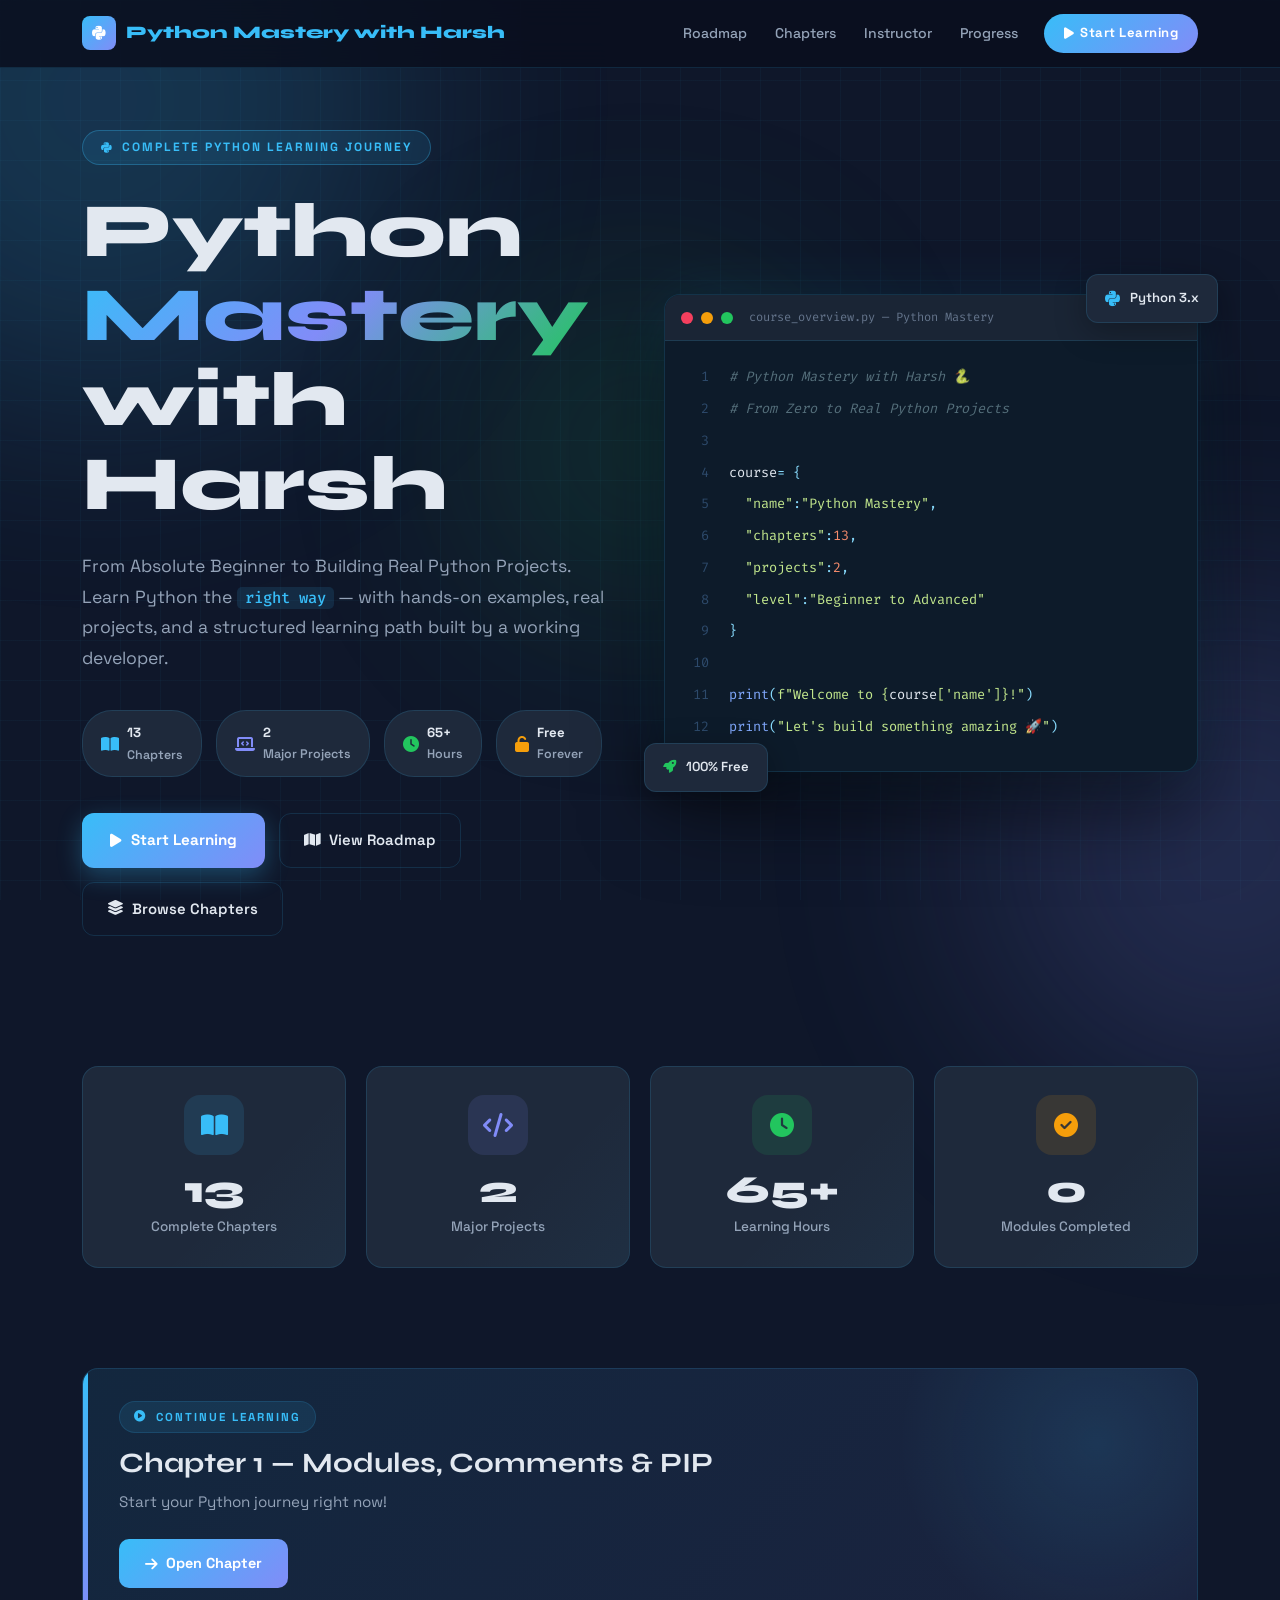
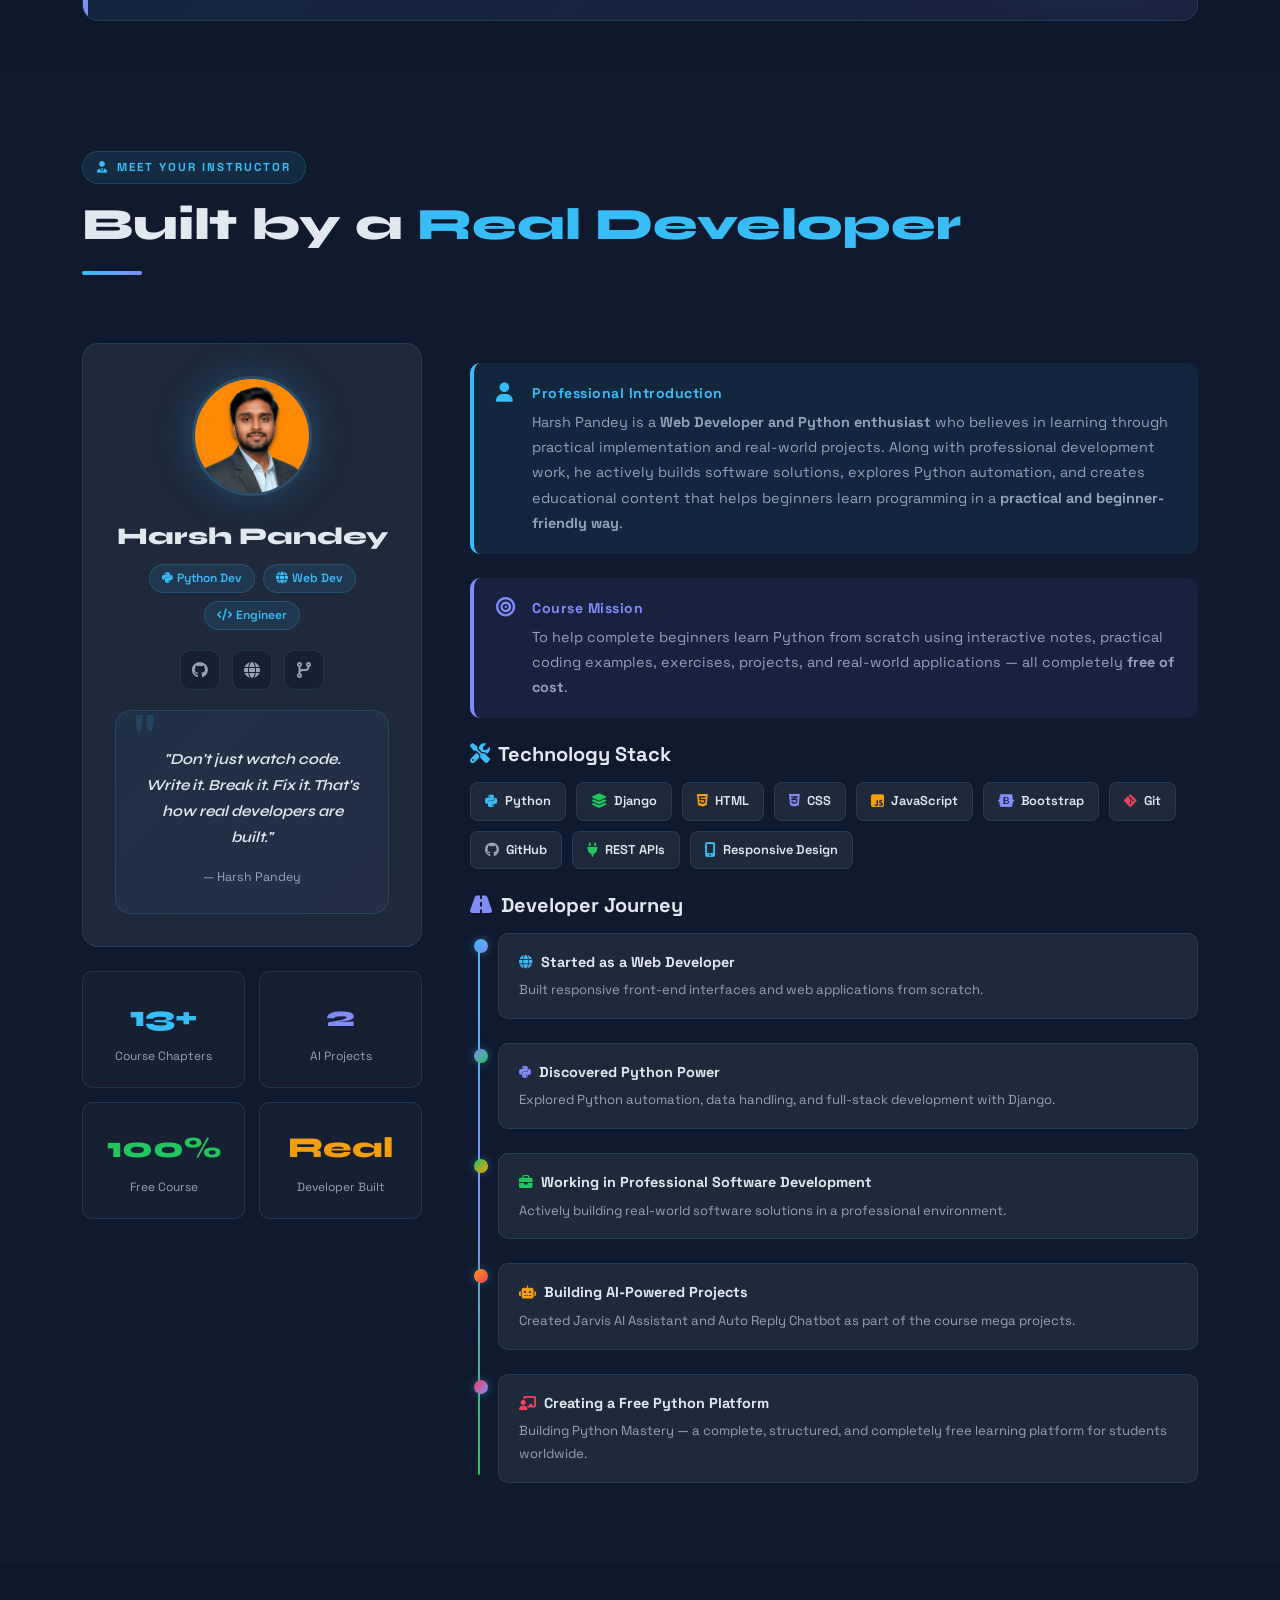
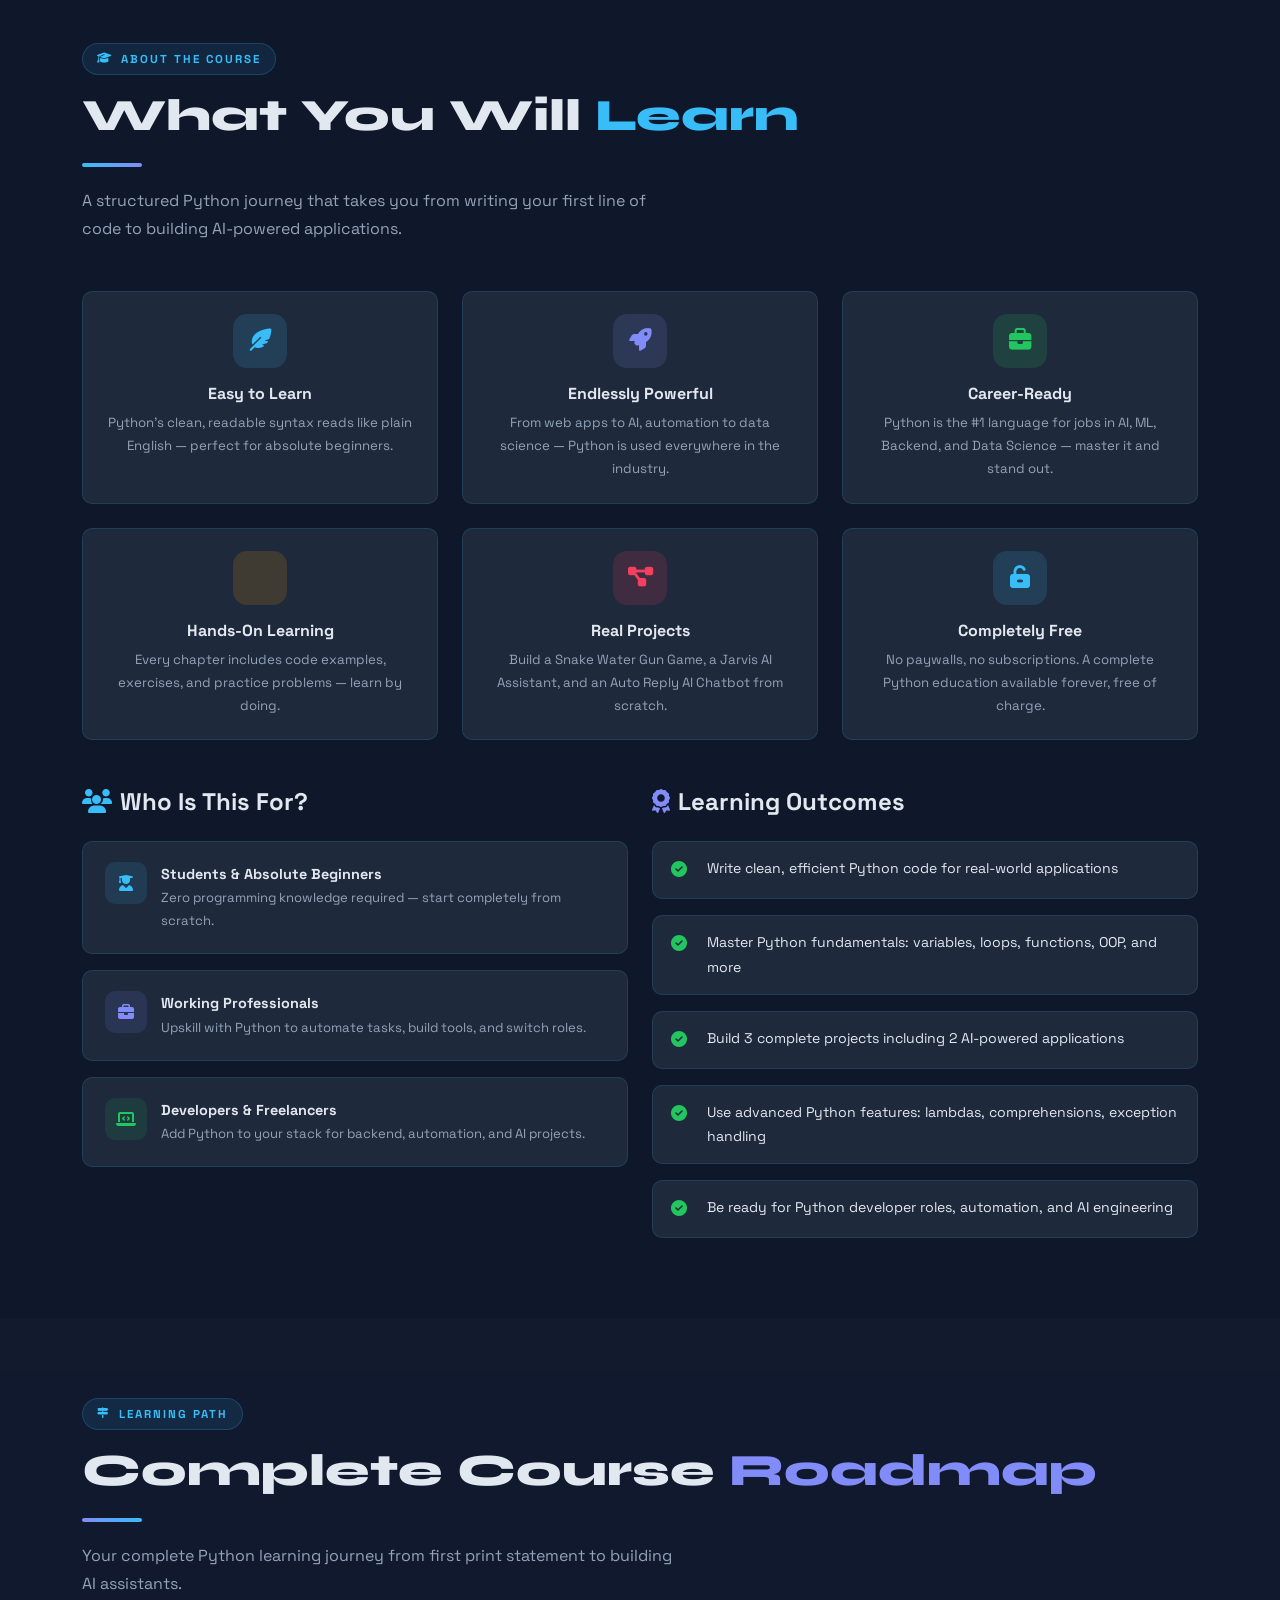
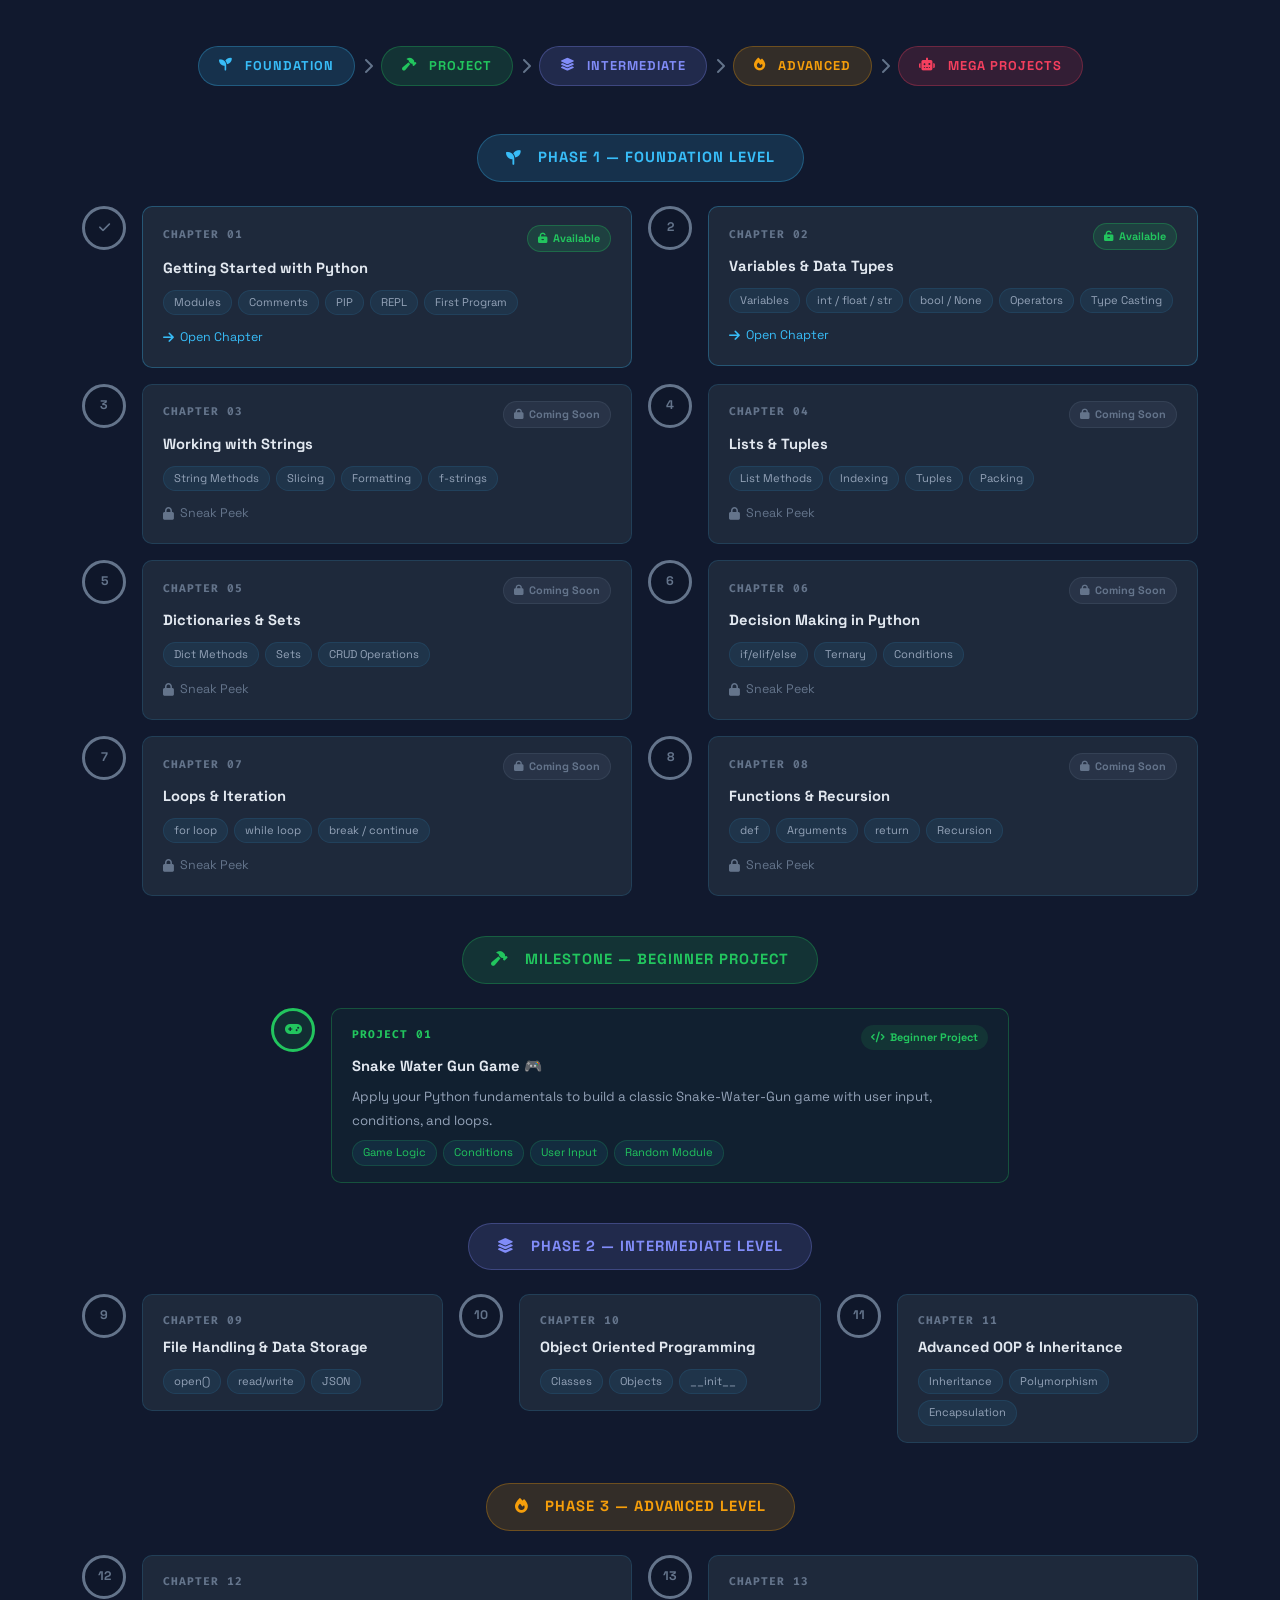
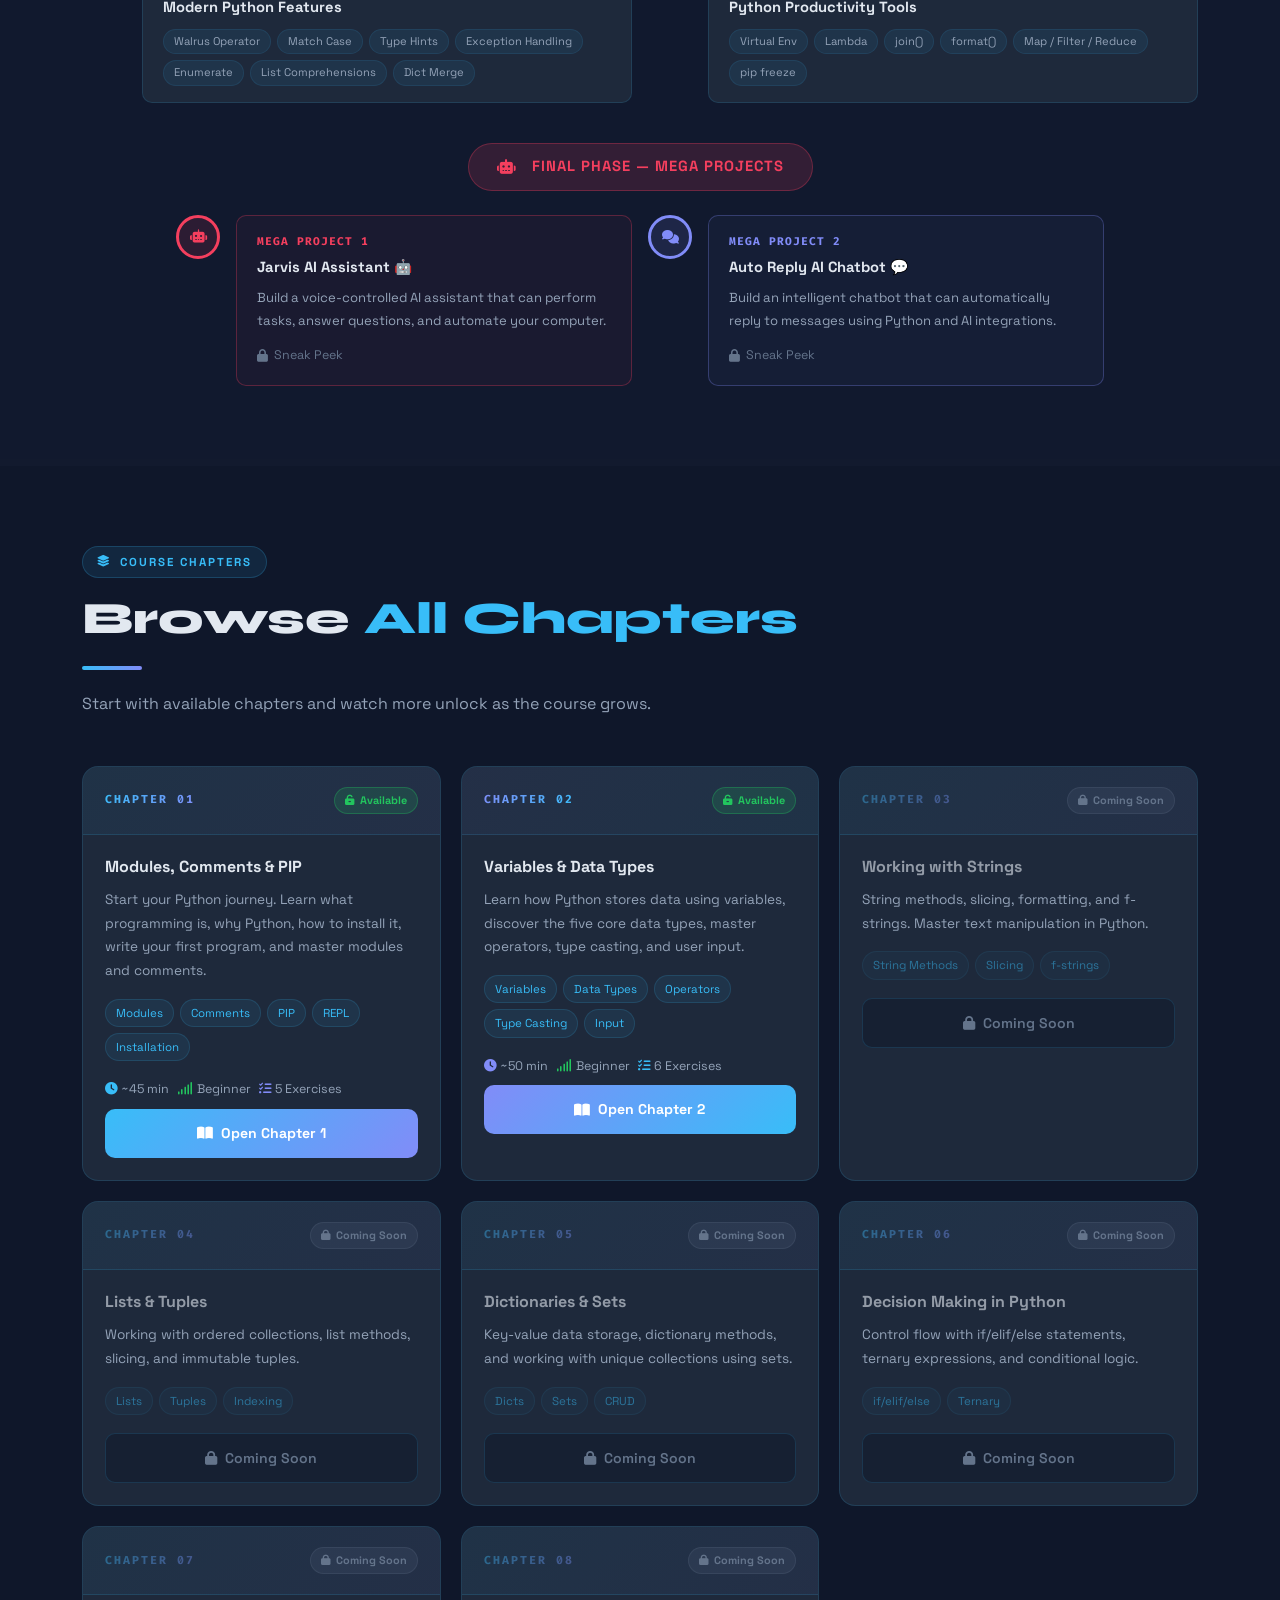
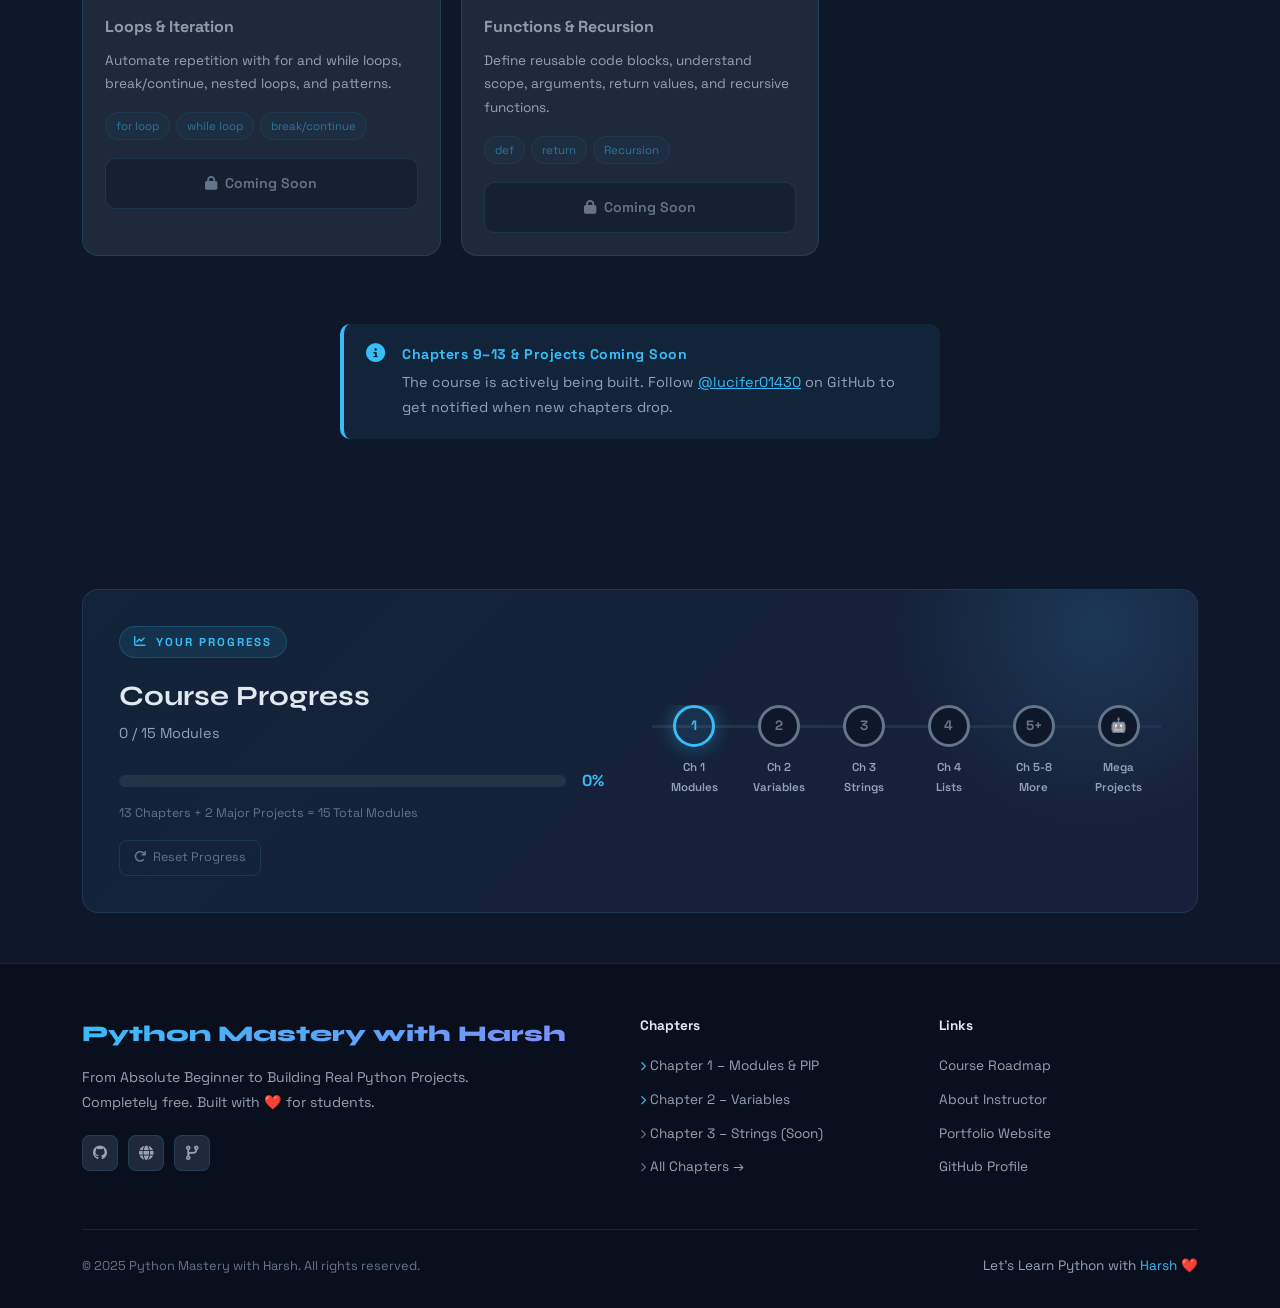
==== index.html @ 97135c41 "Projext deployed through github pages" ====
<!DOCTYPE html>
<html lang="en">

<head>
  <meta charset="UTF-8" />
  <meta name="viewport" content="width=device-width, initial-scale=1.0" />
  <title>Python Mastery with Harsh | Learn Python from Scratch with Projects</title>

  <meta name="title" content="Python Mastery with Harsh | Learn Python from Scratch with Projects" />

  <meta name="description"
    content="Master Python programming from beginner to advanced with Harsh Pandey. Learn Python through interactive notes, hands-on exercises, coding challenges, real-world examples, and practical projects including OOP, File Handling, Advanced Python, Jarvis AI Assistant, and AI Chatbot development." />

  <meta name="keywords"
    content="Python Mastery with Harsh, Learn Python, Python Course, Python Tutorial, Python for Beginners, Python Programming, Python Notes, Python Projects, Python OOP, File Handling in Python, Advanced Python, Python Exercises, Python Practice Questions, Python Developer Course, Django Developer, Web Development, Harsh Pandey, Python Learning Platform, Python Roadmap, Python Coding Course, Python Interview Preparation, Jarvis AI Project, AI Chatbot Python, Free Python Course" />

  <meta name="author" content="Harsh Pandey" />

  <meta name="robots" content="index, follow" />

  <meta name="language" content="English" />

  <meta name="revisit-after" content="7 days" />

  <meta name="theme-color" content="#3776AB" />

  <meta name="application-name" content="Python Mastery with Harsh" />

  <meta name="generator" content="Python Mastery with Harsh Learning Platform" />

  <!-- Open Graph (Facebook, LinkedIn, WhatsApp) -->
  <meta property="og:type" content="website" />

  <meta property="og:title" content="Python Mastery with Harsh | Learn Python from Scratch" />

  <meta property="og:description"
    content="A complete beginner-friendly Python learning platform featuring interactive notes, coding exercises, projects, OOP, Advanced Python, Jarvis AI Assistant, and AI Chatbot development." />

  <meta property="og:site_name" content="Python Mastery with Harsh" />

  <meta property="og:author" content="Harsh Pandey" />


  <!-- Twitter / X SEO -->
  <meta name="twitter:card" content="summary_large_image" />

  <meta name="twitter:title" content="Python Mastery with Harsh | Learn Python from Scratch" />

  <meta name="twitter:description"
    content="Master Python programming through practical coding, exercises, projects, and real-world applications." />


<!-- Canonical -->
<link rel="canonical" href="https://lucifer01430.github.io/python-mastery-with-harsh/" />


  <!-- Favicons -->

  <link rel="icon" type="image/png" href="assets/favicon/favicon-96x96.png" sizes="96x96" />
  <link rel="icon" type="image/svg+xml" href="assets/favicon/favicon.svg" />
  <link rel="shortcut icon" href="assets/favicon/favicon.ico" />
  <link rel="apple-touch-icon" sizes="180x180" href="assets/favicon/apple-touch-icon.png" />
  <meta name="apple-mobile-web-app-title" content="Python" />
  <link rel="manifest" href="assets/favicon/site.webmanifest" />

  <!-- Bootstrap 5 -->
  <link href="https://cdn.jsdelivr.net/npm/bootstrap@5.3.2/dist/css/bootstrap.min.css" rel="stylesheet" />
  <!-- AOS -->
  <link href="https://unpkg.com/aos@2.3.4/dist/aos.css" rel="stylesheet" />
  <!-- Font Awesome -->
  <link href="https://cdnjs.cloudflare.com/ajax/libs/font-awesome/6.5.0/css/all.min.css" rel="stylesheet" />
  <!-- Google Fonts -->
  <link
    href="https://fonts.googleapis.com/css2?family=Fira+Code:wght@400;500;600&family=Space+Grotesk:wght@300;400;500;600;700&family=Syne:wght@400;600;700;800&display=swap"
    rel="stylesheet" />
  <link rel="stylesheet" href="assets/css/style.css">
</head>

<body>

  <!-- Background Orbs -->
  <div class="bg-orb bg-orb-1"></div>
  <div class="bg-orb bg-orb-2"></div>
  <div class="bg-orb bg-orb-3"></div>

  <!-- ========================
     NAVBAR
======================== -->
  <nav class="course-nav" id="mainNav">
    <div class="container">
      <div class="d-flex align-items-center justify-content-between">
        <a href="index.html" class="brand">
          <div class="brand-icon"><i class="fab fa-python"></i></div>
          Python Mastery with Harsh
        </a>
        <!-- Desktop nav -->
        <div class="d-flex align-items-center gap-2 nav-links-desktop">
          <a href="#roadmap" class="nav-link-item">Roadmap</a>
          <a href="#chapters" class="nav-link-item">Chapters</a>
          <a href="#instructor" class="nav-link-item">Instructor</a>
          <a href="#progress" class="nav-link-item">Progress</a>
          <a href="./Chapter-1/index.html" class="nav-start-btn ms-2">
            <i class="fas fa-play"></i> Start Learning
          </a>
        </div>
        <!-- Mobile hamburger -->
        <button class="nav-hamburger" id="navHamburger" aria-label="Open menu">
          <i class="fas fa-bars"></i>
        </button>
      </div>
      <!-- Mobile dropdown menu -->
      <div id="mobileMenu"
        style="display:none;flex-direction:column;gap:6px;padding:14px 0 6px;border-top:1px solid var(--border);margin-top:12px">
        <a href="#roadmap" class="nav-link-item">Roadmap</a>
        <a href="#chapters" class="nav-link-item">Chapters</a>
        <a href="#instructor" class="nav-link-item">Instructor</a>
        <a href="#progress" class="nav-link-item">Progress</a>
        <a href="./Chapter-1/index.html" class="nav-start-btn mt-2" style="text-align:center;justify-content:center">
          <i class="fas fa-play"></i> Start Learning
        </a>
      </div>
    </div>
  </nav>

  <!-- ========================
     HERO SECTION
======================== -->
  <section class="hero-section" id="hero">
    <div class="container position-relative">
      <div class="row align-items-center g-5">
        <!-- Left: Text content -->
        <div class="col-lg-6">
          <div class="chapter-number-pill animate-hero">
            <i class="fab fa-python"></i> Complete Python Learning Journey
          </div>
          <h1 class="hero-title animate-hero-delay-1">
            Python<br>
            <span class="gradient-text">Mastery</span><br>
            with Harsh
          </h1>
          <p class="hero-desc animate-hero-delay-2">
            From Absolute Beginner to Building Real Python Projects.
            Learn Python the <span class="kw-highlight">right way</span> — with hands-on examples,
            real projects, and a structured learning path built by a working developer.
          </p>

          <!-- Quick stats pills -->
          <div class="hero-stats animate-hero-delay-3">
            <div class="hero-stat-pill">
              <i class="fas fa-book-open stat-icon" style="color:#38bdf8"></i>
              <div>
                <div class="hero-stat-val">13</div>
                <div class="hero-stat-lbl">Chapters</div>
              </div>
            </div>
            <div class="hero-stat-pill">
              <i class="fas fa-laptop-code stat-icon" style="color:#818cf8"></i>
              <div>
                <div class="hero-stat-val">2</div>
                <div class="hero-stat-lbl">Major Projects</div>
              </div>
            </div>
            <div class="hero-stat-pill">
              <i class="fas fa-clock stat-icon" style="color:#22c55e"></i>
              <div>
                <div class="hero-stat-val">65+</div>
                <div class="hero-stat-lbl">Hours</div>
              </div>
            </div>
            <div class="hero-stat-pill">
              <i class="fas fa-unlock stat-icon" style="color:#f59e0b"></i>
              <div>
                <div class="hero-stat-val">Free</div>
                <div class="hero-stat-lbl">Forever</div>
              </div>
            </div>
          </div>

          <!-- CTA buttons -->
          <div class="hero-cta-group animate-hero-delay-4">
            <a href="./Chapter-1/index.html" class="btn-primary-hero" id="startLearningBtn">
              <i class="fas fa-play"></i> Start Learning
            </a>
            <a href="#roadmap" class="btn-outline-hero">
              <i class="fas fa-map"></i> View Roadmap
            </a>
            <a href="#chapters" class="btn-outline-hero">
              <i class="fas fa-layer-group"></i> Browse Chapters
            </a>
          </div>
        </div>

        <!-- Right: Code window -->
        <div class="col-lg-6">
          <div class="hero-visual" data-aos="fade-left" data-aos-delay="200">
            <div class="hero-code-window">
              <div class="window-bar">
                <span class="dot dot-r"></span>
                <span class="dot dot-y"></span>
                <span class="dot dot-g"></span>
                <span class="window-title">course_overview.py — Python Mastery</span>
              </div>
              <div class="window-body">
                <div class="code-line"><span class="ln">1</span><span class="cm"># Python Mastery with Harsh 🐍</span>
                </div>
                <div class="code-line"><span class="ln">2</span><span class="cm"># From Zero to Real Python
                    Projects</span></div>
                <div class="code-line"><span class="ln">3</span></div>
                <div class="code-line"><span class="ln">4</span><span class="ot">course </span><span class="op">=
                    {</span></div>
                <div class="code-line"><span class="ln">5</span><span class="ot">&nbsp;&nbsp;</span><span
                    class="str">"name"</span><span class="op">:</span> <span class="str">"Python Mastery"</span><span
                    class="op">,</span></div>
                <div class="code-line"><span class="ln">6</span><span class="ot">&nbsp;&nbsp;</span><span
                    class="str">"chapters"</span><span class="op">:</span> <span class="num">13</span><span
                    class="op">,</span></div>
                <div class="code-line"><span class="ln">7</span><span class="ot">&nbsp;&nbsp;</span><span
                    class="str">"projects"</span><span class="op">:</span> <span class="num">2</span><span
                    class="op">,</span></div>
                <div class="code-line"><span class="ln">8</span><span class="ot">&nbsp;&nbsp;</span><span
                    class="str">"level"</span><span class="op">:</span> <span class="str">"Beginner to Advanced"</span>
                </div>
                <div class="code-line"><span class="ln">9</span><span class="op">}</span></div>
                <div class="code-line"><span class="ln">10</span></div>
                <div class="code-line"><span class="ln">11</span><span class="fn">print</span><span
                    class="op">(</span><span class="str">f"Welcome to {</span><span class="ot">course</span><span
                    class="str">['name']}!"</span><span class="op">)</span></div>
                <div class="code-line"><span class="ln">12</span><span class="fn">print</span><span
                    class="op">(</span><span class="str">"Let's build something amazing 🚀"</span><span
                    class="op">)</span></div>
              </div>
            </div>
            <!-- Floating badges -->
            <div class="floating-badge floating-badge-1">
              <i class="fab fa-python" style="color:#38bdf8;font-size:1.1rem"></i>
              <span style="color:var(--text-main)">Python 3.x</span>
            </div>
            <div class="floating-badge floating-badge-2">
              <i class="fas fa-rocket" style="color:#22c55e"></i>
              <span style="color:var(--text-main)">100% Free</span>
            </div>
          </div>
        </div>
      </div>
    </div>
  </section>

  <!-- ========================
     COURSE STATISTICS
======================== -->
  <section class="section-gap-sm" id="statsSection">
    <div class="container">
      <div class="stats-grid" data-aos="fade-up">
        <div class="stat-card">
          <div class="stat-icon-wrap" style="background:rgba(56,189,248,0.12)">
            <i class="fas fa-book-open" style="color:#38bdf8"></i>
          </div>
          <div class="stat-number counter-num" data-target="13" data-suffix="">0</div>
          <div class="stat-label">Complete Chapters</div>
        </div>
        <div class="stat-card">
          <div class="stat-icon-wrap" style="background:rgba(129,140,248,0.12)">
            <i class="fas fa-code" style="color:#818cf8"></i>
          </div>
          <div class="stat-number counter-num" data-target="2" data-suffix="">0</div>
          <div class="stat-label">Major Projects</div>
        </div>
        <div class="stat-card">
          <div class="stat-icon-wrap" style="background:rgba(34,197,94,0.12)">
            <i class="fas fa-clock" style="color:#22c55e"></i>
          </div>
          <div class="stat-number counter-num" data-target="65" data-suffix="+">0</div>
          <div class="stat-label">Learning Hours</div>
        </div>
        <div class="stat-card">
          <div class="stat-icon-wrap" style="background:rgba(245,158,11,0.12)">
            <i class="fas fa-check-circle" style="color:#f59e0b"></i>
          </div>
          <div class="stat-number counter-num" data-target="0" data-suffix="" data-dynamic="completed">0</div>
          <div class="stat-label">Modules Completed</div>
        </div>
      </div>
    </div>
  </section>

  <!-- ========================
     CONTINUE LEARNING
======================== -->
  <section class="section-gap-sm" id="continueLearning">
    <div class="container">
      <div class="continue-banner" id="continueLearningContent" data-aos="fade-up">
        <!-- Populated by JS -->
        <div class="continue-badge"><i class="fas fa-play-circle"></i> Continue Learning</div>
        <h3 class="fw-bold mb-2" style="font-family:'Syne',sans-serif">Chapter 1 — Modules, Comments &amp; PIP</h3>
        <p style="color:var(--text-muted);font-size:0.95rem;margin-bottom:24px">Start your Python journey right now!</p>
        <a href="./Chapter-1/index.html" class="btn-continue">
          <i class="fas fa-arrow-right"></i> Open Chapter
        </a>
      </div>
    </div>
  </section>

  <!-- ========================
     ABOUT THE INSTRUCTOR
======================== -->
  <section class="section-gap" id="instructor" style="background:rgba(56,189,248,0.02)">
    <div class="container">

      <div data-aos="fade-right">
        <div class="section-label"><i class="fas fa-user-tie"></i> Meet Your Instructor</div>
        <h2 class="section-title">Built by a <span style="color:var(--accent)">Real Developer</span></h2>
        <div class="section-divider"></div>
      </div>

      <div class="row g-5 mt-2 align-items-start">

        <!-- Left: Profile card -->
        <div class="col-lg-4" data-aos="fade-right" data-aos-delay="100">
          <div class="instructor-profile-card">
            <!-- Profile Image -->
            <div class="instructor-avatar">
              <img src="assets/img/profile.png" alt="Harsh Pandey – Python Mastery Instructor"
                style="width:120px;height:120px;border-radius:50%;object-fit:cover;object-position:center top;display:block;" />
            </div>

            <div class="instructor-name">Harsh Pandey</div>
            <div class="instructor-role">
              <span class="role-pill"><i class="fab fa-python me-1"></i>Python Dev</span>
              <span class="role-pill"><i class="fas fa-globe me-1"></i>Web Dev</span>
              <span class="role-pill"><i class="fas fa-code me-1"></i>Engineer</span>
            </div>

            <!-- Social links -->
            <div class="social-links">
              <a href="https://github.com/lucifer01430" target="_blank" rel="noopener" class="social-link"
                title="GitHub">
                <i class="fab fa-github"></i>
              </a>
              <a href="https://lucifer01430.github.io/Portfolio" target="_blank" rel="noopener" class="social-link"
                title="Portfolio">
                <i class="fas fa-globe"></i>
              </a>
              <a href="#" class="social-link" title="Course Repo">
                <i class="fas fa-code-branch"></i>
              </a>
            </div>

            <!-- Philosophy quote -->
            <div class="philosophy-card">
              <p class="philosophy-text">
                "Don't just watch code. Write it. Break it. Fix it. That's how real developers are built."
              </p>
              <div style="font-size:0.78rem;color:var(--text-muted);margin-top:12px">
                — Harsh Pandey
              </div>
            </div>
          </div>

          <!-- Mini stats -->
          <div class="inst-stats-grid mt-4" data-aos="fade-up" data-aos-delay="200">
            <div class="inst-stat-card">
              <div class="inst-stat-num" style="color:#38bdf8">13+</div>
              <div class="inst-stat-lbl">Course Chapters</div>
            </div>
            <div class="inst-stat-card">
              <div class="inst-stat-num" style="color:#818cf8">2</div>
              <div class="inst-stat-lbl">AI Projects</div>
            </div>
            <div class="inst-stat-card">
              <div class="inst-stat-num" style="color:#22c55e">100%</div>
              <div class="inst-stat-lbl">Free Course</div>
            </div>
            <div class="inst-stat-card">
              <div class="inst-stat-num" style="color:#f59e0b">Real</div>
              <div class="inst-stat-lbl">Developer Built</div>
            </div>
          </div>
        </div>

        <!-- Right: Details -->
        <div class="col-lg-8" data-aos="fade-left" data-aos-delay="150">

          <!-- Professional intro -->
          <div class="callout callout-blue mb-4">
            <i class="fas fa-user callout-icon" style="color:#38bdf8"></i>
            <div>
              <div class="callout-title" style="color:#38bdf8">Professional Introduction</div>
              <div class="callout-body">
                Harsh Pandey is a <strong>Web Developer and Python enthusiast</strong> who believes in learning through
                practical
                implementation and real-world projects. Along with professional development work, he actively builds
                software solutions, explores Python automation, and creates educational content that helps beginners
                learn programming in a <strong>practical and beginner-friendly way</strong>.
              </div>
            </div>
          </div>

          <!-- Course mission -->
          <div class="callout callout-purple mb-4">
            <i class="fas fa-bullseye callout-icon" style="color:#818cf8"></i>
            <div>
              <div class="callout-title" style="color:#818cf8">Course Mission</div>
              <div class="callout-body">
                To help complete beginners learn Python from scratch using interactive notes, practical coding examples,
                exercises, projects, and real-world applications — all completely <strong>free of cost</strong>.
              </div>
            </div>
          </div>

          <!-- Tech Stack -->
          <h5 class="fw-bold mb-3"><i class="fas fa-tools me-2" style="color:var(--accent)"></i>Technology Stack</h5>
          <div class="tech-badges-wrap mb-4">
            <span class="tech-badge"><i class="fab fa-python" style="color:#38bdf8"></i>Python</span>
            <span class="tech-badge"><i class="fas fa-layer-group" style="color:#22c55e"></i>Django</span>
            <span class="tech-badge"><i class="fab fa-html5" style="color:#f59e0b"></i>HTML</span>
            <span class="tech-badge"><i class="fab fa-css3-alt" style="color:#818cf8"></i>CSS</span>
            <span class="tech-badge"><i class="fab fa-js-square" style="color:#f59e0b"></i>JavaScript</span>
            <span class="tech-badge"><i class="fab fa-bootstrap" style="color:#818cf8"></i>Bootstrap</span>
            <span class="tech-badge"><i class="fab fa-git-alt" style="color:#f43f5e"></i>Git</span>
            <span class="tech-badge"><i class="fab fa-github" style="color:var(--text-muted)"></i>GitHub</span>
            <span class="tech-badge"><i class="fas fa-plug" style="color:#22c55e"></i>REST APIs</span>
            <span class="tech-badge"><i class="fas fa-mobile-alt" style="color:#38bdf8"></i>Responsive Design</span>
          </div>

          <!-- Developer Journey -->
          <h5 class="fw-bold mb-3"><i class="fas fa-road me-2" style="color:#818cf8"></i>Developer Journey</h5>
          <div class="journey-list">
            <div class="journey-item">
              <div class="journey-dot"></div>
              <div class="journey-content">
                <div class="journey-title"><i class="fas fa-globe me-2"
                    style="color:#38bdf8;font-size:0.85rem"></i>Started as a Web Developer</div>
                <div class="journey-desc">Built responsive front-end interfaces and web applications from scratch.</div>
              </div>
            </div>
            <div class="journey-item">
              <div class="journey-dot" style="background:linear-gradient(135deg,#818cf8,#22c55e)"></div>
              <div class="journey-content">
                <div class="journey-title"><i class="fab fa-python me-2"
                    style="color:#818cf8;font-size:0.85rem"></i>Discovered Python Power</div>
                <div class="journey-desc">Explored Python automation, data handling, and full-stack development with
                  Django.</div>
              </div>
            </div>
            <div class="journey-item">
              <div class="journey-dot" style="background:linear-gradient(135deg,#22c55e,#f59e0b)"></div>
              <div class="journey-content">
                <div class="journey-title"><i class="fas fa-briefcase me-2"
                    style="color:#22c55e;font-size:0.85rem"></i>Working in Professional Software Development</div>
                <div class="journey-desc">Actively building real-world software solutions in a professional environment.
                </div>
              </div>
            </div>
            <div class="journey-item">
              <div class="journey-dot" style="background:linear-gradient(135deg,#f59e0b,#f43f5e)"></div>
              <div class="journey-content">
                <div class="journey-title"><i class="fas fa-robot me-2"
                    style="color:#f59e0b;font-size:0.85rem"></i>Building AI-Powered Projects</div>
                <div class="journey-desc">Created Jarvis AI Assistant and Auto Reply Chatbot as part of the course mega
                  projects.</div>
              </div>
            </div>
            <div class="journey-item">
              <div class="journey-dot" style="background:linear-gradient(135deg,#f43f5e,#818cf8)"></div>
              <div class="journey-content">
                <div class="journey-title"><i class="fas fa-chalkboard-teacher me-2"
                    style="color:#f43f5e;font-size:0.85rem"></i>Creating a Free Python Platform</div>
                <div class="journey-desc">Building Python Mastery — a complete, structured, and completely free learning
                  platform for students worldwide.</div>
              </div>
            </div>
          </div>
        </div>
      </div>
    </div>
  </section>

  <!-- ========================
     ABOUT THIS COURSE
======================== -->
  <section class="section-gap" id="about-course">
    <div class="container">
      <div data-aos="fade-right">
        <div class="section-label"><i class="fas fa-graduation-cap"></i> About The Course</div>
        <h2 class="section-title">What You Will <span style="color:var(--accent)">Learn</span></h2>
        <div class="section-divider"></div>
        <p class="section-sub mb-5">A structured Python journey that takes you from writing your first line of code to
          building AI-powered applications.</p>
      </div>

      <!-- Why Python cards -->
      <div class="row g-4 mb-5">
        <div class="col-md-4" data-aos="zoom-in" data-aos-delay="0">
          <div class="feature-card h-100">
            <div class="f-icon" style="background:rgba(56,189,248,0.15)"><i class="fas fa-feather-alt"
                style="color:#38bdf8"></i></div>
            <h6>Easy to Learn</h6>
            <p>Python's clean, readable syntax reads like plain English — perfect for absolute beginners.</p>
          </div>
        </div>
        <div class="col-md-4" data-aos="zoom-in" data-aos-delay="80">
          <div class="feature-card h-100">
            <div class="f-icon" style="background:rgba(129,140,248,0.15)"><i class="fas fa-rocket"
                style="color:#818cf8"></i></div>
            <h6>Endlessly Powerful</h6>
            <p>From web apps to AI, automation to data science — Python is used everywhere in the industry.</p>
          </div>
        </div>
        <div class="col-md-4" data-aos="zoom-in" data-aos-delay="160">
          <div class="feature-card h-100">
            <div class="f-icon" style="background:rgba(34,197,94,0.15)"><i class="fas fa-briefcase"
                style="color:#22c55e"></i></div>
            <h6>Career-Ready</h6>
            <p>Python is the #1 language for jobs in AI, ML, Backend, and Data Science — master it and stand out.</p>
          </div>
        </div>
        <div class="col-md-4" data-aos="zoom-in" data-aos-delay="240">
          <div class="feature-card h-100">
            <div class="f-icon" style="background:rgba(245,158,11,0.15)"><i class="fas fa-hands-on"
                style="color:#f59e0b"></i></div>
            <h6>Hands-On Learning</h6>
            <p>Every chapter includes code examples, exercises, and practice problems — learn by doing.</p>
          </div>
        </div>
        <div class="col-md-4" data-aos="zoom-in" data-aos-delay="320">
          <div class="feature-card h-100">
            <div class="f-icon" style="background:rgba(244,63,94,0.15)"><i class="fas fa-project-diagram"
                style="color:#f43f5e"></i></div>
            <h6>Real Projects</h6>
            <p>Build a Snake Water Gun Game, a Jarvis AI Assistant, and an Auto Reply AI Chatbot from scratch.</p>
          </div>
        </div>
        <div class="col-md-4" data-aos="zoom-in" data-aos-delay="400">
          <div class="feature-card h-100">
            <div class="f-icon" style="background:rgba(56,189,248,0.15)"><i class="fas fa-unlock-alt"
                style="color:#38bdf8"></i></div>
            <h6>Completely Free</h6>
            <p>No paywalls, no subscriptions. A complete Python education available forever, free of charge.</p>
          </div>
        </div>
      </div>

      <!-- Who is this for? -->
      <div class="row g-4">
        <div class="col-lg-6" data-aos="fade-right" data-aos-delay="100">
          <h4 class="fw-bold mb-4"><i class="fas fa-users me-2" style="color:var(--accent)"></i>Who Is This For?</h4>
          <div class="d-flex flex-column gap-3">
            <div class="audience-card">
              <div class="audience-icon" style="background:rgba(56,189,248,0.12)"><i class="fas fa-user-graduate"
                  style="color:#38bdf8"></i></div>
              <div>
                <div style="font-weight:700;font-size:0.9rem">Students & Absolute Beginners</div>
                <div style="font-size:0.82rem;color:var(--text-muted)">Zero programming knowledge required — start
                  completely from scratch.</div>
              </div>
            </div>
            <div class="audience-card">
              <div class="audience-icon" style="background:rgba(129,140,248,0.12)"><i class="fas fa-briefcase"
                  style="color:#818cf8"></i></div>
              <div>
                <div style="font-weight:700;font-size:0.9rem">Working Professionals</div>
                <div style="font-size:0.82rem;color:var(--text-muted)">Upskill with Python to automate tasks, build
                  tools, and switch roles.</div>
              </div>
            </div>
            <div class="audience-card">
              <div class="audience-icon" style="background:rgba(34,197,94,0.12)"><i class="fas fa-laptop-code"
                  style="color:#22c55e"></i></div>
              <div>
                <div style="font-weight:700;font-size:0.9rem">Developers & Freelancers</div>
                <div style="font-size:0.82rem;color:var(--text-muted)">Add Python to your stack for backend, automation,
                  and AI projects.</div>
              </div>
            </div>
          </div>
        </div>

        <div class="col-lg-6" data-aos="fade-left" data-aos-delay="150">
          <h4 class="fw-bold mb-4"><i class="fas fa-award me-2" style="color:#818cf8"></i>Learning Outcomes</h4>
          <div class="d-flex flex-column gap-3">
            <div class="d-flex align-items-start gap-3"
              style="background:var(--bg-card);border:1px solid var(--border);padding:14px 18px;border-radius:var(--radius-sm)">
              <div style="color:#22c55e;font-size:1rem;min-width:20px"><i class="fas fa-check-circle"></i></div>
              <div style="font-size:0.88rem">Write clean, efficient Python code for real-world applications</div>
            </div>
            <div class="d-flex align-items-start gap-3"
              style="background:var(--bg-card);border:1px solid var(--border);padding:14px 18px;border-radius:var(--radius-sm)">
              <div style="color:#22c55e;font-size:1rem;min-width:20px"><i class="fas fa-check-circle"></i></div>
              <div style="font-size:0.88rem">Master Python fundamentals: variables, loops, functions, OOP, and more
              </div>
            </div>
            <div class="d-flex align-items-start gap-3"
              style="background:var(--bg-card);border:1px solid var(--border);padding:14px 18px;border-radius:var(--radius-sm)">
              <div style="color:#22c55e;font-size:1rem;min-width:20px"><i class="fas fa-check-circle"></i></div>
              <div style="font-size:0.88rem">Build 3 complete projects including 2 AI-powered applications</div>
            </div>
            <div class="d-flex align-items-start gap-3"
              style="background:var(--bg-card);border:1px solid var(--border);padding:14px 18px;border-radius:var(--radius-sm)">
              <div style="color:#22c55e;font-size:1rem;min-width:20px"><i class="fas fa-check-circle"></i></div>
              <div style="font-size:0.88rem">Use advanced Python features: lambdas, comprehensions, exception handling
              </div>
            </div>
            <div class="d-flex align-items-start gap-3"
              style="background:var(--bg-card);border:1px solid var(--border);padding:14px 18px;border-radius:var(--radius-sm)">
              <div style="color:#22c55e;font-size:1rem;min-width:20px"><i class="fas fa-check-circle"></i></div>
              <div style="font-size:0.88rem">Be ready for Python developer roles, automation, and AI engineering</div>
            </div>
          </div>
        </div>
      </div>
    </div>
  </section>

  <!-- ========================
     COMPLETE COURSE ROADMAP
======================== -->
  <section class="section-gap" id="roadmap" style="background:rgba(129,140,248,0.02)">
    <div class="container">
      <div data-aos="fade-right">
        <div class="section-label"><i class="fas fa-map-signs"></i> Learning Path</div>
        <h2 class="section-title">Complete Course <span style="color:var(--accent2)">Roadmap</span></h2>
        <div class="section-divider" style="background:linear-gradient(90deg,#818cf8,#38bdf8)"></div>
        <p class="section-sub mb-5">Your complete Python learning journey from first print statement to building AI
          assistants.</p>
      </div>

      <!-- Flow direction visualization -->
      <div class="d-flex justify-content-center mb-5" data-aos="fade-up">
        <div class="d-flex align-items-center flex-wrap gap-2 justify-content-center" style="gap:8px!important">
          <span class="phase-badge phase-foundation"><i class="fas fa-seedling me-1"></i> Foundation</span>
          <i class="fas fa-chevron-right" style="color:var(--text-dim)"></i>
          <span class="phase-badge phase-project"><i class="fas fa-hammer me-1"></i> Project</span>
          <i class="fas fa-chevron-right" style="color:var(--text-dim)"></i>
          <span class="phase-badge phase-intermediate"><i class="fas fa-layer-group me-1"></i> Intermediate</span>
          <i class="fas fa-chevron-right" style="color:var(--text-dim)"></i>
          <span class="phase-badge phase-advanced"><i class="fas fa-fire me-1"></i> Advanced</span>
          <i class="fas fa-chevron-right" style="color:var(--text-dim)"></i>
          <span class="phase-badge phase-mega"><i class="fas fa-robot me-1"></i> Mega Projects</span>
        </div>
      </div>

      <!-- ——— FOUNDATION PHASE ——— -->
      <div class="roadmap-phase-header" data-aos="fade-up">
        <span class="phase-badge phase-foundation" style="font-size:0.92rem;padding:10px 28px">
          <i class="fas fa-seedling me-2"></i> Phase 1 — Foundation Level
        </span>
      </div>
      <div class="row g-3 mb-4">
        <div class="col-md-6" data-aos="fade-right" data-aos-delay="0">
          <div class="d-flex align-items-start gap-3">
            <div class="roadmap-node node-done" data-key="python_chapter_1" id="rm-ch1">
              <i class="fas fa-check" style="font-size:0.8rem"></i>
            </div>
            <div class="roadmap-card available-card flex-grow-1">
              <div class="d-flex align-items-center justify-content-between mb-1">
                <div class="roadmap-ch-num">Chapter 01</div>
                <div>
                  <span class="ch-status-pill status-available"><i class="fas fa-unlock-alt"></i> Available</span>
                </div>
              </div>
              <div class="roadmap-ch-title">Getting Started with Python</div>
              <div class="roadmap-ch-topics">
                <span class="topic-tag">Modules</span>
                <span class="topic-tag">Comments</span>
                <span class="topic-tag">PIP</span>
                <span class="topic-tag">REPL</span>
                <span class="topic-tag">First Program</span>
              </div>
              <a href="./Chapter-1/index.html"
                style="display:inline-flex;align-items:center;gap:6px;margin-top:12px;font-size:0.78rem;color:var(--accent);text-decoration:none">
                <i class="fas fa-arrow-right"></i> Open Chapter
              </a>
            </div>
          </div>
        </div>
        <div class="col-md-6" data-aos="fade-left" data-aos-delay="60">
          <div class="d-flex align-items-start gap-3">
            <div class="roadmap-node node-active" data-key="python_chapter_2" id="rm-ch2">2</div>
            <div class="roadmap-card available-card flex-grow-1">
              <div class="d-flex align-items-center justify-content-between mb-1">
                <div class="roadmap-ch-num">Chapter 02</div>
                <span class="ch-status-pill status-available"><i class="fas fa-unlock-alt"></i> Available</span>
              </div>
              <div class="roadmap-ch-title">Variables &amp; Data Types</div>
              <div class="roadmap-ch-topics">
                <span class="topic-tag">Variables</span>
                <span class="topic-tag">int / float / str</span>
                <span class="topic-tag">bool / None</span>
                <span class="topic-tag">Operators</span>
                <span class="topic-tag">Type Casting</span>
              </div>
              <a href="./Chapter-2/index.html"
                style="display:inline-flex;align-items:center;gap:6px;margin-top:12px;font-size:0.78rem;color:var(--accent);text-decoration:none">
                <i class="fas fa-arrow-right"></i> Open Chapter
              </a>
            </div>
          </div>
        </div>
        <div class="col-md-6" data-aos="fade-right" data-aos-delay="120">
          <div class="d-flex align-items-start gap-3">
            <div class="roadmap-node node-pending" data-key="python_chapter_3">3</div>
            <div class="roadmap-card flex-grow-1">
              <div class="d-flex align-items-center justify-content-between mb-1">
                <div class="roadmap-ch-num">Chapter 03</div>
                <span class="ch-status-pill status-coming"><i class="fas fa-lock"></i> Coming Soon</span>
              </div>
              <div class="roadmap-ch-title">Working with Strings</div>
              <div class="roadmap-ch-topics">
                <span class="topic-tag">String Methods</span>
                <span class="topic-tag">Slicing</span>
                <span class="topic-tag">Formatting</span>
                <span class="topic-tag">f-strings</span>
              </div>
              <a href="coming-soon.html"
                style="display:inline-flex;align-items:center;gap:6px;margin-top:12px;font-size:0.78rem;color:var(--text-dim);text-decoration:none">
                <i class="fas fa-lock"></i> Sneak Peek
              </a>
            </div>
          </div>
        </div>
        <div class="col-md-6" data-aos="fade-left" data-aos-delay="180">
          <div class="d-flex align-items-start gap-3">
            <div class="roadmap-node node-pending" data-key="python_chapter_4">4</div>
            <div class="roadmap-card flex-grow-1">
              <div class="d-flex align-items-center justify-content-between mb-1">
                <div class="roadmap-ch-num">Chapter 04</div>
                <span class="ch-status-pill status-coming"><i class="fas fa-lock"></i> Coming Soon</span>
              </div>
              <div class="roadmap-ch-title">Lists &amp; Tuples</div>
              <div class="roadmap-ch-topics">
                <span class="topic-tag">List Methods</span>
                <span class="topic-tag">Indexing</span>
                <span class="topic-tag">Tuples</span>
                <span class="topic-tag">Packing</span>
              </div>
              <a href="coming-soon.html"
                style="display:inline-flex;align-items:center;gap:6px;margin-top:12px;font-size:0.78rem;color:var(--text-dim);text-decoration:none">
                <i class="fas fa-lock"></i> Sneak Peek
              </a>
            </div>
          </div>
        </div>
        <div class="col-md-6" data-aos="fade-right" data-aos-delay="240">
          <div class="d-flex align-items-start gap-3">
            <div class="roadmap-node node-pending" data-key="python_chapter_5">5</div>
            <div class="roadmap-card flex-grow-1">
              <div class="d-flex align-items-center justify-content-between mb-1">
                <div class="roadmap-ch-num">Chapter 05</div>
                <span class="ch-status-pill status-coming"><i class="fas fa-lock"></i> Coming Soon</span>
              </div>
              <div class="roadmap-ch-title">Dictionaries &amp; Sets</div>
              <div class="roadmap-ch-topics">
                <span class="topic-tag">Dict Methods</span>
                <span class="topic-tag">Sets</span>
                <span class="topic-tag">CRUD Operations</span>
              </div>
              <a href="coming-soon.html"
                style="display:inline-flex;align-items:center;gap:6px;margin-top:12px;font-size:0.78rem;color:var(--text-dim);text-decoration:none">
                <i class="fas fa-lock"></i> Sneak Peek
              </a>
            </div>
          </div>
        </div>
        <div class="col-md-6" data-aos="fade-left" data-aos-delay="300">
          <div class="d-flex align-items-start gap-3">
            <div class="roadmap-node node-pending" data-key="python_chapter_6">6</div>
            <div class="roadmap-card flex-grow-1">
              <div class="d-flex align-items-center justify-content-between mb-1">
                <div class="roadmap-ch-num">Chapter 06</div>
                <span class="ch-status-pill status-coming"><i class="fas fa-lock"></i> Coming Soon</span>
              </div>
              <div class="roadmap-ch-title">Decision Making in Python</div>
              <div class="roadmap-ch-topics">
                <span class="topic-tag">if/elif/else</span>
                <span class="topic-tag">Ternary</span>
                <span class="topic-tag">Conditions</span>
              </div>
              <a href="coming-soon.html"
                style="display:inline-flex;align-items:center;gap:6px;margin-top:12px;font-size:0.78rem;color:var(--text-dim);text-decoration:none">
                <i class="fas fa-lock"></i> Sneak Peek
              </a>
            </div>
          </div>
        </div>
        <div class="col-md-6" data-aos="fade-right" data-aos-delay="360">
          <div class="d-flex align-items-start gap-3">
            <div class="roadmap-node node-pending" data-key="python_chapter_7">7</div>
            <div class="roadmap-card flex-grow-1">
              <div class="d-flex align-items-center justify-content-between mb-1">
                <div class="roadmap-ch-num">Chapter 07</div>
                <span class="ch-status-pill status-coming"><i class="fas fa-lock"></i> Coming Soon</span>
              </div>
              <div class="roadmap-ch-title">Loops &amp; Iteration</div>
              <div class="roadmap-ch-topics">
                <span class="topic-tag">for loop</span>
                <span class="topic-tag">while loop</span>
                <span class="topic-tag">break / continue</span>
              </div>
              <a href="coming-soon.html"
                style="display:inline-flex;align-items:center;gap:6px;margin-top:12px;font-size:0.78rem;color:var(--text-dim);text-decoration:none">
                <i class="fas fa-lock"></i> Sneak Peek
              </a>
            </div>
          </div>
        </div>
        <div class="col-md-6" data-aos="fade-left" data-aos-delay="420">
          <div class="d-flex align-items-start gap-3">
            <div class="roadmap-node node-pending" data-key="python_chapter_8">8</div>
            <div class="roadmap-card flex-grow-1">
              <div class="d-flex align-items-center justify-content-between mb-1">
                <div class="roadmap-ch-num">Chapter 08</div>
                <span class="ch-status-pill status-coming"><i class="fas fa-lock"></i> Coming Soon</span>
              </div>
              <div class="roadmap-ch-title">Functions &amp; Recursion</div>
              <div class="roadmap-ch-topics">
                <span class="topic-tag">def</span>
                <span class="topic-tag">Arguments</span>
                <span class="topic-tag">return</span>
                <span class="topic-tag">Recursion</span>
              </div>
              <a href="coming-soon.html"
                style="display:inline-flex;align-items:center;gap:6px;margin-top:12px;font-size:0.78rem;color:var(--text-dim);text-decoration:none">
                <i class="fas fa-lock"></i> Sneak Peek
              </a>
            </div>
          </div>
        </div>
      </div>

      <!-- ——— BEGINNER PROJECT ——— -->
      <div class="roadmap-phase-header" data-aos="fade-up">
        <span class="phase-badge phase-project" style="font-size:0.92rem;padding:10px 28px">
          <i class="fas fa-hammer me-2"></i> Milestone — Beginner Project
        </span>
      </div>
      <div class="row g-3 mb-4 justify-content-center">
        <div class="col-md-8" data-aos="zoom-in">
          <div class="d-flex align-items-start gap-3">
            <div class="roadmap-node node-project" data-key="python_project_1" data-special="true">
              <i class="fas fa-gamepad" style="font-size:0.85rem"></i>
            </div>
            <div class="roadmap-card project-card flex-grow-1">
              <div class="d-flex align-items-center justify-content-between mb-1">
                <div class="roadmap-ch-num" style="color:#22c55e">Project 01</div>
                <span class="ch-status-pill"
                  style="background:rgba(34,197,94,0.12);color:#22c55e;border-color:rgba(34,197,94,0.3)">
                  <i class="fas fa-code"></i> Beginner Project
                </span>
              </div>
              <div class="roadmap-ch-title">Snake Water Gun Game 🎮</div>
              <div style="font-size:0.83rem;color:var(--text-muted);margin-top:6px">
                Apply your Python fundamentals to build a classic Snake-Water-Gun game with user input, conditions, and
                loops.
              </div>
              <div class="roadmap-ch-topics mt-2">
                <span class="topic-tag" style="color:#22c55e;border-color:rgba(34,197,94,0.2)">Game Logic</span>
                <span class="topic-tag" style="color:#22c55e;border-color:rgba(34,197,94,0.2)">Conditions</span>
                <span class="topic-tag" style="color:#22c55e;border-color:rgba(34,197,94,0.2)">User Input</span>
                <span class="topic-tag" style="color:#22c55e;border-color:rgba(34,197,94,0.2)">Random Module</span>
              </div>
            </div>
          </div>
        </div>
      </div>

      <!-- ——— INTERMEDIATE PHASE ——— -->
      <div class="roadmap-phase-header" data-aos="fade-up">
        <span class="phase-badge phase-intermediate" style="font-size:0.92rem;padding:10px 28px">
          <i class="fas fa-layer-group me-2"></i> Phase 2 — Intermediate Level
        </span>
      </div>
      <div class="row g-3 mb-4">
        <div class="col-md-4" data-aos="fade-up" data-aos-delay="0">
          <div class="d-flex align-items-start gap-3">
            <div class="roadmap-node node-pending" data-key="python_chapter_9">9</div>
            <div class="roadmap-card flex-grow-1">
              <div class="roadmap-ch-num">Chapter 09</div>
              <div class="roadmap-ch-title">File Handling &amp; Data Storage</div>
              <div class="roadmap-ch-topics">
                <span class="topic-tag">open()</span>
                <span class="topic-tag">read/write</span>
                <span class="topic-tag">JSON</span>
              </div>
            </div>
          </div>
        </div>
        <div class="col-md-4" data-aos="fade-up" data-aos-delay="80">
          <div class="d-flex align-items-start gap-3">
            <div class="roadmap-node node-pending" data-key="python_chapter_10">10</div>
            <div class="roadmap-card flex-grow-1">
              <div class="roadmap-ch-num">Chapter 10</div>
              <div class="roadmap-ch-title">Object Oriented Programming</div>
              <div class="roadmap-ch-topics">
                <span class="topic-tag">Classes</span>
                <span class="topic-tag">Objects</span>
                <span class="topic-tag">__init__</span>
              </div>
            </div>
          </div>
        </div>
        <div class="col-md-4" data-aos="fade-up" data-aos-delay="160">
          <div class="d-flex align-items-start gap-3">
            <div class="roadmap-node node-pending" data-key="python_chapter_11">11</div>
            <div class="roadmap-card flex-grow-1">
              <div class="roadmap-ch-num">Chapter 11</div>
              <div class="roadmap-ch-title">Advanced OOP &amp; Inheritance</div>
              <div class="roadmap-ch-topics">
                <span class="topic-tag">Inheritance</span>
                <span class="topic-tag">Polymorphism</span>
                <span class="topic-tag">Encapsulation</span>
              </div>
            </div>
          </div>
        </div>
      </div>

      <!-- ——— ADVANCED PHASE ——— -->
      <div class="roadmap-phase-header" data-aos="fade-up">
        <span class="phase-badge phase-advanced" style="font-size:0.92rem;padding:10px 28px">
          <i class="fas fa-fire me-2"></i> Phase 3 — Advanced Level
        </span>
      </div>
      <div class="row g-3 mb-4">
        <div class="col-md-6" data-aos="fade-right" data-aos-delay="0">
          <div class="d-flex align-items-start gap-3">
            <div class="roadmap-node node-pending" data-key="python_chapter_12">12</div>
            <div class="roadmap-card flex-grow-1">
              <div class="roadmap-ch-num">Chapter 12</div>
              <div class="roadmap-ch-title">Modern Python Features</div>
              <div class="roadmap-ch-topics">
                <span class="topic-tag">Walrus Operator</span>
                <span class="topic-tag">Match Case</span>
                <span class="topic-tag">Type Hints</span>
                <span class="topic-tag">Exception Handling</span>
                <span class="topic-tag">Enumerate</span>
                <span class="topic-tag">List Comprehensions</span>
                <span class="topic-tag">Dict Merge</span>
              </div>
            </div>
          </div>
        </div>
        <div class="col-md-6" data-aos="fade-left" data-aos-delay="80">
          <div class="d-flex align-items-start gap-3">
            <div class="roadmap-node node-pending" data-key="python_chapter_13">13</div>
            <div class="roadmap-card flex-grow-1">
              <div class="roadmap-ch-num">Chapter 13</div>
              <div class="roadmap-ch-title">Python Productivity Tools</div>
              <div class="roadmap-ch-topics">
                <span class="topic-tag">Virtual Env</span>
                <span class="topic-tag">Lambda</span>
                <span class="topic-tag">join()</span>
                <span class="topic-tag">format()</span>
                <span class="topic-tag">Map / Filter / Reduce</span>
                <span class="topic-tag">pip freeze</span>
              </div>
            </div>
          </div>
        </div>
      </div>

      <!-- ——— MEGA PROJECTS ——— -->
      <div class="roadmap-phase-header" data-aos="fade-up">
        <span class="phase-badge phase-mega" style="font-size:0.92rem;padding:10px 28px">
          <i class="fas fa-robot me-2"></i> Final Phase — Mega Projects
        </span>
      </div>
      <div class="row g-3 justify-content-center">
        <div class="col-md-5" data-aos="zoom-in" data-aos-delay="0">
          <div class="d-flex align-items-start gap-3">
            <div class="roadmap-node node-mega" data-key="python_project_mega" data-special="true">
              <i class="fas fa-robot" style="font-size:0.85rem"></i>
            </div>
            <div class="roadmap-card mega-card flex-grow-1">
              <div class="roadmap-ch-num" style="color:#f43f5e">Mega Project 1</div>
              <div class="roadmap-ch-title">Jarvis AI Assistant 🤖</div>
              <div style="font-size:0.82rem;color:var(--text-muted);margin-top:6px">Build a voice-controlled AI
                assistant that can perform tasks, answer questions, and automate your computer.</div>
              <a href="coming-soon.html"
                style="display:inline-flex;align-items:center;gap:6px;margin-top:12px;font-size:0.78rem;color:var(--text-dim);text-decoration:none">
                <i class="fas fa-lock"></i> Sneak Peek
              </a>
            </div>
          </div>
        </div>
        <div class="col-md-5" data-aos="zoom-in" data-aos-delay="100">
          <div class="d-flex align-items-start gap-3">
            <div class="roadmap-node node-mega" data-special="true"
              style="border-color:#818cf8;color:#818cf8;background:rgba(129,140,248,0.12)">
              <i class="fas fa-comments" style="font-size:0.85rem"></i>
            </div>
            <div class="roadmap-card mega-card flex-grow-1"
              style="border-color:rgba(129,140,248,0.3);background:rgba(129,140,248,0.04)">
              <div class="roadmap-ch-num" style="color:#818cf8">Mega Project 2</div>
              <div class="roadmap-ch-title">Auto Reply AI Chatbot 💬</div>
              <div style="font-size:0.82rem;color:var(--text-muted);margin-top:6px">Build an intelligent chatbot that
                can automatically reply to messages using Python and AI integrations.</div>
              <a href="coming-soon.html"
                style="display:inline-flex;align-items:center;gap:6px;margin-top:12px;font-size:0.78rem;color:var(--text-dim);text-decoration:none">
                <i class="fas fa-lock"></i> Sneak Peek
              </a>
            </div>
          </div>
        </div>
      </div>
    </div>
  </section>

  <!-- ========================
     CHAPTERS SECTION
======================== -->
  <section class="section-gap" id="chapters">
    <div class="container">
      <div data-aos="fade-right">
        <div class="section-label"><i class="fas fa-layer-group"></i> Course Chapters</div>
        <h2 class="section-title">Browse <span style="color:var(--accent)">All Chapters</span></h2>
        <div class="section-divider"></div>
        <p class="section-sub mb-5">Start with available chapters and watch more unlock as the course grows.</p>
      </div>

      <div class="chapters-grid">

        <!-- Chapter 1 — AVAILABLE -->
        <div class="chapter-card available" data-chapter-key="python_chapter_1" data-aos="fade-up" data-aos-delay="0">
          <span class="completed-badge"><i class="fas fa-check me-1"></i> Completed</span>
          <div class="chapter-card-header">
            <div class="ch-num-badge">CHAPTER 01</div>
            <span class="ch-status-pill status-available"><i class="fas fa-unlock-alt"></i> Available</span>
          </div>
          <div class="chapter-card-body">
            <h5>Modules, Comments &amp; PIP</h5>
            <p>Start your Python journey. Learn what programming is, why Python, how to install it, write your first
              program, and master modules and comments.</p>
            <div class="chapter-topics-list">
              <span class="ch-topic-tag">Modules</span>
              <span class="ch-topic-tag">Comments</span>
              <span class="ch-topic-tag">PIP</span>
              <span class="ch-topic-tag">REPL</span>
              <span class="ch-topic-tag">Installation</span>
            </div>
            <div class="d-flex gap-2 mb-2" style="font-size:0.78rem;color:var(--text-muted)">
              <span><i class="fas fa-clock me-1" style="color:#38bdf8"></i>~45 min</span>
              <span><i class="fas fa-signal me-1" style="color:#22c55e"></i>Beginner</span>
              <span><i class="fas fa-tasks me-1" style="color:#818cf8"></i>5 Exercises</span>
            </div>
            <a href="./Chapter-1/index.html" class="btn-open-chapter">
              <i class="fas fa-book-open"></i> Open Chapter 1
            </a>
          </div>
        </div>

        <!-- Chapter 2 — AVAILABLE -->
        <div class="chapter-card available" data-chapter-key="python_chapter_2" data-aos="fade-up" data-aos-delay="80">
          <span class="completed-badge"><i class="fas fa-check me-1"></i> Completed</span>
          <div class="chapter-card-header"
            style="background:linear-gradient(135deg,rgba(129,140,248,0.06),rgba(56,189,248,0.06))">
            <div class="ch-num-badge"
              style="background:linear-gradient(135deg,#818cf8,#38bdf8);-webkit-background-clip:text;-webkit-text-fill-color:transparent;background-clip:text">
              CHAPTER 02</div>
            <span class="ch-status-pill status-available"><i class="fas fa-unlock-alt"></i> Available</span>
          </div>
          <div class="chapter-card-body">
            <h5>Variables &amp; Data Types</h5>
            <p>Learn how Python stores data using variables, discover the five core data types, master operators, type
              casting, and user input.</p>
            <div class="chapter-topics-list">
              <span class="ch-topic-tag">Variables</span>
              <span class="ch-topic-tag">Data Types</span>
              <span class="ch-topic-tag">Operators</span>
              <span class="ch-topic-tag">Type Casting</span>
              <span class="ch-topic-tag">Input</span>
            </div>
            <div class="d-flex gap-2 mb-2" style="font-size:0.78rem;color:var(--text-muted)">
              <span><i class="fas fa-clock me-1" style="color:#818cf8"></i>~50 min</span>
              <span><i class="fas fa-signal me-1" style="color:#22c55e"></i>Beginner</span>
              <span><i class="fas fa-tasks me-1" style="color:#38bdf8"></i>6 Exercises</span>
            </div>
            <a href="./Chapter-2/index.html" class="btn-open-chapter"
              style="background:linear-gradient(135deg,#818cf8,#38bdf8)">
              <i class="fas fa-book-open"></i> Open Chapter 2
            </a>
          </div>
        </div>

        <!-- Chapter 3 — LOCKED -->
        <div class="chapter-card locked" data-aos="fade-up" data-aos-delay="160">
          <div class="chapter-card-header">
            <div class="ch-num-badge" style="opacity:0.4">CHAPTER 03</div>
            <span class="ch-status-pill status-coming"><i class="fas fa-lock"></i> Coming Soon</span>
          </div>
          <div class="chapter-card-body">
            <h5 style="opacity:0.6">Working with Strings</h5>
            <p>String methods, slicing, formatting, and f-strings. Master text manipulation in Python.</p>
            <div class="chapter-topics-list">
              <span class="ch-topic-tag" style="opacity:0.5">String Methods</span>
              <span class="ch-topic-tag" style="opacity:0.5">Slicing</span>
              <span class="ch-topic-tag" style="opacity:0.5">f-strings</span>
            </div>
            <a href="coming-soon.html" class="btn-locked-chapter mt-2" style="text-decoration:none">
              <i class="fas fa-lock"></i> Coming Soon
            </a>
          </div>
        </div>

        <!-- Chapter 4 — LOCKED -->
        <div class="chapter-card locked" data-aos="fade-up" data-aos-delay="240">
          <div class="chapter-card-header">
            <div class="ch-num-badge" style="opacity:0.4">CHAPTER 04</div>
            <span class="ch-status-pill status-coming"><i class="fas fa-lock"></i> Coming Soon</span>
          </div>
          <div class="chapter-card-body">
            <h5 style="opacity:0.6">Lists &amp; Tuples</h5>
            <p>Working with ordered collections, list methods, slicing, and immutable tuples.</p>
            <div class="chapter-topics-list">
              <span class="ch-topic-tag" style="opacity:0.5">Lists</span>
              <span class="ch-topic-tag" style="opacity:0.5">Tuples</span>
              <span class="ch-topic-tag" style="opacity:0.5">Indexing</span>
            </div>
            <a href="coming-soon.html" class="btn-locked-chapter mt-2" style="text-decoration:none">
              <i class="fas fa-lock"></i> Coming Soon
            </a>
          </div>
        </div>

        <!-- Chapter 5 — LOCKED -->
        <div class="chapter-card locked" data-aos="fade-up" data-aos-delay="320">
          <div class="chapter-card-header">
            <div class="ch-num-badge" style="opacity:0.4">CHAPTER 05</div>
            <span class="ch-status-pill status-coming"><i class="fas fa-lock"></i> Coming Soon</span>
          </div>
          <div class="chapter-card-body">
            <h5 style="opacity:0.6">Dictionaries &amp; Sets</h5>
            <p>Key-value data storage, dictionary methods, and working with unique collections using sets.</p>
            <div class="chapter-topics-list">
              <span class="ch-topic-tag" style="opacity:0.5">Dicts</span>
              <span class="ch-topic-tag" style="opacity:0.5">Sets</span>
              <span class="ch-topic-tag" style="opacity:0.5">CRUD</span>
            </div>
            <a href="coming-soon.html" class="btn-locked-chapter mt-2" style="text-decoration:none">
              <i class="fas fa-lock"></i> Coming Soon
            </a>
          </div>
        </div>

        <!-- Chapter 6 — LOCKED -->
        <div class="chapter-card locked" data-aos="fade-up" data-aos-delay="400">
          <div class="chapter-card-header">
            <div class="ch-num-badge" style="opacity:0.4">CHAPTER 06</div>
            <span class="ch-status-pill status-coming"><i class="fas fa-lock"></i> Coming Soon</span>
          </div>
          <div class="chapter-card-body">
            <h5 style="opacity:0.6">Decision Making in Python</h5>
            <p>Control flow with if/elif/else statements, ternary expressions, and conditional logic.</p>
            <div class="chapter-topics-list">
              <span class="ch-topic-tag" style="opacity:0.5">if/elif/else</span>
              <span class="ch-topic-tag" style="opacity:0.5">Ternary</span>
            </div>
            <a href="coming-soon.html" class="btn-locked-chapter mt-2" style="text-decoration:none">
              <i class="fas fa-lock"></i> Coming Soon
            </a>
          </div>
        </div>

        <!-- Chapter 7 — LOCKED -->
        <div class="chapter-card locked" data-aos="fade-up" data-aos-delay="480">
          <div class="chapter-card-header">
            <div class="ch-num-badge" style="opacity:0.4">CHAPTER 07</div>
            <span class="ch-status-pill status-coming"><i class="fas fa-lock"></i> Coming Soon</span>
          </div>
          <div class="chapter-card-body">
            <h5 style="opacity:0.6">Loops &amp; Iteration</h5>
            <p>Automate repetition with for and while loops, break/continue, nested loops, and patterns.</p>
            <div class="chapter-topics-list">
              <span class="ch-topic-tag" style="opacity:0.5">for loop</span>
              <span class="ch-topic-tag" style="opacity:0.5">while loop</span>
              <span class="ch-topic-tag" style="opacity:0.5">break/continue</span>
            </div>
            <a href="coming-soon.html" class="btn-locked-chapter mt-2" style="text-decoration:none">
              <i class="fas fa-lock"></i> Coming Soon
            </a>
          </div>
        </div>

        <!-- Chapter 8 — LOCKED -->
        <div class="chapter-card locked" data-aos="fade-up" data-aos-delay="560">
          <div class="chapter-card-header">
            <div class="ch-num-badge" style="opacity:0.4">CHAPTER 08</div>
            <span class="ch-status-pill status-coming"><i class="fas fa-lock"></i> Coming Soon</span>
          </div>
          <div class="chapter-card-body">
            <h5 style="opacity:0.6">Functions &amp; Recursion</h5>
            <p>Define reusable code blocks, understand scope, arguments, return values, and recursive functions.</p>
            <div class="chapter-topics-list">
              <span class="ch-topic-tag" style="opacity:0.5">def</span>
              <span class="ch-topic-tag" style="opacity:0.5">return</span>
              <span class="ch-topic-tag" style="opacity:0.5">Recursion</span>
            </div>
            <a href="coming-soon.html" class="btn-locked-chapter mt-2" style="text-decoration:none">
              <i class="fas fa-lock"></i> Coming Soon
            </a>
          </div>
        </div>

      </div>

      <!-- View more hint -->
      <div class="text-center mt-5" data-aos="fade-up">
        <div class="callout callout-blue d-inline-flex"
          style="display:inline-flex!important;max-width:600px;text-align:left">
          <i class="fas fa-info-circle callout-icon" style="color:#38bdf8"></i>
          <div>
            <div class="callout-title" style="color:#38bdf8">Chapters 9–13 &amp; Projects Coming Soon</div>
            <div class="callout-body">The course is actively being built. Follow
              <a href="https://github.com/lucifer01430" target="_blank" rel="noopener"
                style="color:var(--accent)">@lucifer01430</a>
              on GitHub to get notified when new chapters drop.
            </div>
          </div>
        </div>
      </div>
    </div>
  </section>

  <!-- ========================
     GLOBAL PROGRESS TRACKER
======================== -->
  <section class="section-gap-sm" id="progress">
    <div class="container">
      <div class="progress-section" data-aos="fade-up">
        <div class="row align-items-center">
          <div class="col-lg-6">
            <div class="section-label"><i class="fas fa-chart-line"></i> Your Progress</div>
            <h3 class="fw-bold mt-2 mb-2" style="font-family:'Syne',sans-serif">
              Course Progress <span style="color:#22c55e" id="progressCheckmark"></span>
            </h3>
            <p style="color:var(--text-muted);font-size:0.9rem;margin-bottom:20px" id="globalCompletedCount">
              0 / 15 Modules
            </p>
            <div class="d-flex align-items-center gap-3 mb-2">
              <div style="flex:1">
                <div class="big-progress">
                  <div class="big-progress-bar" id="globalProgressBar"></div>
                </div>
              </div>
              <span style="font-weight:700;color:var(--accent);font-size:1rem;min-width:46px"
                id="globalProgressPct">0%</span>
            </div>
            <div style="font-size:0.78rem;color:var(--text-dim)">13 Chapters + 2 Major Projects = 15 Total Modules</div>

            <!-- Reset progress (debug helper) -->
            <button onclick="if(confirm('Reset all progress?')){localStorage.clear();location.reload();}"
              style="margin-top:16px;background:none;border:1px solid var(--border);color:var(--text-dim);padding:6px 14px;border-radius:8px;cursor:pointer;font-size:0.78rem;">
              <i class="fas fa-redo me-1"></i> Reset Progress
            </button>
          </div>

          <!-- Progress steps -->
          <div class="col-lg-6 mt-4 mt-lg-0">
            <div class="progress-steps">
              <div class="progress-step">
                <div class="ps-circle ps-pending" data-key="python_chapter_1">1</div>
                <div class="ps-label">Ch 1<br>Modules</div>
              </div>
              <div class="progress-step">
                <div class="ps-circle ps-pending" data-key="python_chapter_2">2</div>
                <div class="ps-label">Ch 2<br>Variables</div>
              </div>
              <div class="progress-step">
                <div class="ps-circle ps-pending" data-key="python_chapter_3">3</div>
                <div class="ps-label">Ch 3<br>Strings</div>
              </div>
              <div class="progress-step">
                <div class="ps-circle ps-pending" data-key="python_chapter_4">4</div>
                <div class="ps-label">Ch 4<br>Lists</div>
              </div>
              <div class="progress-step">
                <div class="ps-circle ps-pending" data-key="python_chapter_8">5+</div>
                <div class="ps-label">Ch 5-8<br>More</div>
              </div>
              <div class="progress-step">
                <div class="ps-circle ps-pending" data-key="python_project_mega" data-special="true">🤖</div>
                <div class="ps-label">Mega<br>Projects</div>
              </div>
            </div>
          </div>
        </div>
      </div>
    </div>
  </section>

  <!-- ========================
     FOOTER
======================== -->
  <footer class="site-footer">
    <div class="container">
      <div class="footer-grid">
        <!-- Brand column -->
        <div>
          <div class="footer-brand-name">Python Mastery with Harsh</div>
          <p class="footer-tagline">From Absolute Beginner to Building Real Python Projects.<br>Completely free. Built
            with ❤️ for students.</p>
          <div class="footer-social">
            <a href="https://github.com/lucifer01430" target="_blank" rel="noopener" class="footer-social-link"
              title="GitHub">
              <i class="fab fa-github"></i>
            </a>
            <a href="https://lucifer01430.github.io/Portfolio" target="_blank" rel="noopener" class="footer-social-link"
              title="Portfolio">
              <i class="fas fa-globe"></i>
            </a>
            <a href="#" class="footer-social-link" title="Course Repo">
              <i class="fas fa-code-branch"></i>
            </a>
          </div>
        </div>

        <!-- Chapters column -->
        <div>
          <div class="footer-col-title">Chapters</div>
          <a href="./Chapter-1/index.html" class="footer-link"><i class="fas fa-chevron-right me-1"
              style="font-size:0.6rem;color:var(--accent)"></i>Chapter 1 – Modules &amp; PIP</a>
          <a href="./Chapter-2/index.html" class="footer-link"><i class="fas fa-chevron-right me-1"
              style="font-size:0.6rem;color:var(--accent)"></i>Chapter 2 – Variables</a>
          <a href="coming-soon.html" class="footer-link"><i class="fas fa-chevron-right me-1"
              style="font-size:0.6rem;color:var(--text-dim)"></i>Chapter 3 – Strings (Soon)</a>
          <a href="#chapters" class="footer-link"><i class="fas fa-chevron-right me-1"
              style="font-size:0.6rem;color:var(--text-dim)"></i>All Chapters →</a>
        </div>

        <!-- Links column -->
        <div>
          <div class="footer-col-title">Links</div>
          <a href="#roadmap" class="footer-link">Course Roadmap</a>
          <a href="#instructor" class="footer-link">About Instructor</a>
          <a href="https://lucifer01430.github.io/Portfolio" target="_blank" rel="noopener"
            class="footer-link">Portfolio Website</a>
          <a href="https://github.com/lucifer01430" target="_blank" rel="noopener" class="footer-link">GitHub
            Profile</a>
        </div>
      </div>

      <div class="footer-bottom">
        <div class="footer-copy">&copy; 2025 Python Mastery with Harsh. All rights reserved.</div>
        <div class="footer-love">
          Let's Learn Python with <a href="https://github.com/lucifer01430" target="_blank" rel="noopener">Harsh</a> ❤️
        </div>
      </div>
    </div>
  </footer>

  <!-- Back to Top -->
  <button id="backToTop" onclick="window.scrollTo({top:0,behavior:'smooth'})" aria-label="Back to top">
    <i class="fas fa-chevron-up"></i>
  </button>

  <!-- Scripts -->
  <script src="https://cdn.jsdelivr.net/npm/bootstrap@5.3.2/dist/js/bootstrap.bundle.min.js"></script>
  <script src="https://unpkg.com/aos@2.3.4/dist/aos.js"></script>
  <script src="assets/js/scripts.js"></script>
</body>

</html>
---- assets/css/style.css ----
/* ===========================
   ROOT VARIABLES  (identical to chapter CSS)
=========================== */
:root {
  --bg-deep:    #0a0f1e;
  --bg-main:    #0f172a;
  --bg-card:    #1e293b;
  --bg-card2:   #162032;
  --bg-hover:   #243447;
  --accent:     #38bdf8;
  --accent2:    #818cf8;
  --success:    #22c55e;
  --warning:    #f59e0b;
  --danger:     #f43f5e;
  --text-main:  #e2e8f0;
  --text-muted: #94a3b8;
  --text-dim:   #64748b;
  --border:     rgba(56,189,248,0.15);
  --glow:       rgba(56,189,248,0.25);
  --radius:     16px;
  --radius-sm:  10px;
}

/* ===========================
   BASE
=========================== */
*, *::before, *::after { box-sizing: border-box; margin: 0; padding: 0; }
html { scroll-behavior: smooth; }
body {
  font-family: 'Space Grotesk', sans-serif;
  background: var(--bg-main);
  color: var(--text-main);
  line-height: 1.75;
  overflow-x: hidden;
}

/* Scrollbar */
::-webkit-scrollbar { width: 6px; }
::-webkit-scrollbar-track { background: var(--bg-deep); }
::-webkit-scrollbar-thumb { background: var(--accent); border-radius: 3px; }

/* ===========================
   BACKGROUND GRID + GLOW
=========================== */
body::before {
  content: '';
  position: fixed; inset: 0; z-index: 0;
  background-image:
    linear-gradient(rgba(56,189,248,0.04) 1px, transparent 1px),
    linear-gradient(90deg, rgba(56,189,248,0.04) 1px, transparent 1px);
  background-size: 40px 40px;
  pointer-events: none;
}
.bg-orb {
  position: fixed; border-radius: 50%;
  filter: blur(120px); opacity: 0.18; pointer-events: none; z-index: 0;
}
.bg-orb-1 { width: 600px; height: 600px; background: #38bdf8; top: -200px; left: -200px; }
.bg-orb-2 { width: 500px; height: 500px; background: #818cf8; bottom: -200px; right: -200px; }
.bg-orb-3 { width: 300px; height: 300px; background: #22c55e; top: 50%; left: 50%; transform: translate(-50%,-50%); }

/* ===========================
   NAVBAR
=========================== */
.course-nav {
  position: fixed; top: 0; left: 0; right: 0; z-index: 1000;
  background: rgba(10,15,30,0.85);
  backdrop-filter: blur(20px);
  border-bottom: 1px solid var(--border);
  padding: 14px 0;
}
.course-nav .brand {
  font-family: 'Syne', sans-serif;
  font-weight: 800; font-size: 1.1rem;
  color: var(--accent);
  text-decoration: none;
  display: flex; align-items: center; gap: 10px;
}
.course-nav .brand .brand-icon {
  width: 34px; height: 34px; background: linear-gradient(135deg,#38bdf8,#818cf8);
  border-radius: 8px; display: flex; align-items: center; justify-content: center;
  font-size: 1rem; color: #fff;
}
.nav-link-item {
  color: var(--text-muted); font-size: 0.88rem; font-weight: 500;
  text-decoration: none; padding: 6px 10px; border-radius: 8px;
  transition: all 0.2s;
}
.nav-link-item:hover { color: var(--accent); background: rgba(56,189,248,0.08); }
.nav-start-btn {
  background: linear-gradient(135deg,#38bdf8,#818cf8);
  color: #fff; font-size: 0.82rem; font-weight: 700;
  padding: 8px 20px; border-radius: 30px; text-decoration: none;
  transition: all 0.25s; letter-spacing: 0.5px; border: none;
  display: inline-flex; align-items: center; gap: 6px;
}
.nav-start-btn:hover { transform: translateY(-2px); box-shadow: 0 8px 24px rgba(56,189,248,0.35); color: #fff; }
.nav-hamburger {
  background: none; border: 1px solid var(--border);
  color: var(--text-muted); width: 36px; height: 36px;
  border-radius: 8px; display: none; align-items: center; justify-content: center;
  cursor: pointer; font-size: 1rem;
}

/* ===========================
   HERO
=========================== */
.hero-section {
  min-height: 100vh;
  display: flex; align-items: center;
  padding: 130px 0 80px;
  position: relative; overflow: hidden;
}
.chapter-number-pill {
  display: inline-flex; align-items: center; gap: 8px;
  background: rgba(56,189,248,0.1); border: 1px solid rgba(56,189,248,0.3);
  color: var(--accent); font-weight: 700; letter-spacing: 2px;
  font-size: 0.75rem; text-transform: uppercase;
  padding: 6px 18px; border-radius: 30px; margin-bottom: 24px;
}
.hero-title {
  font-family: 'Syne', sans-serif;
  font-size: clamp(2.6rem, 6vw, 5rem);
  font-weight: 800; line-height: 1.1;
  margin-bottom: 24px;
}
.hero-title .gradient-text {
  background: linear-gradient(135deg, #38bdf8 0%, #818cf8 50%, #22c55e 100%);
  -webkit-background-clip: text; -webkit-text-fill-color: transparent;
  background-clip: text;
}
.hero-desc {
  font-size: 1.1rem; color: var(--text-muted);
  max-width: 560px; margin-bottom: 36px;
}
.hero-stats {
  display: flex; flex-wrap: wrap; gap: 14px; margin-bottom: 36px;
}
.hero-stat-pill {
  display: flex; align-items: center; gap: 8px;
  background: var(--bg-card); border: 1px solid var(--border);
  padding: 10px 18px; border-radius: 30px; font-size: 0.83rem; font-weight: 600;
  transition: all 0.3s;
}
.hero-stat-pill:hover { border-color: var(--accent); transform: translateY(-3px); }
.hero-stat-pill .stat-icon { font-size: 1rem; }
.hero-stat-val { font-weight: 800; color: var(--text-main); }
.hero-stat-lbl { color: var(--text-muted); font-size: 0.78rem; }

.hero-cta-group { display: flex; flex-wrap: wrap; gap: 14px; }
.btn-primary-hero {
  background: linear-gradient(135deg, #38bdf8, #818cf8);
  color: #fff; font-weight: 700; padding: 14px 28px;
  border-radius: 12px; text-decoration: none;
  display: inline-flex; align-items: center; gap: 10px;
  font-size: 0.95rem; transition: all 0.3s; border: none;
  box-shadow: 0 8px 24px rgba(56,189,248,0.3);
}
.btn-primary-hero:hover { transform: translateY(-4px); box-shadow: 0 14px 36px rgba(56,189,248,0.45); color: #fff; }
.btn-outline-hero {
  background: transparent; border: 1px solid var(--border);
  color: var(--text-main); font-weight: 600; padding: 13px 24px;
  border-radius: 12px; text-decoration: none;
  display: inline-flex; align-items: center; gap: 8px;
  font-size: 0.93rem; transition: all 0.3s;
}
.btn-outline-hero:hover { border-color: var(--accent); color: var(--accent); transform: translateY(-3px); background: rgba(56,189,248,0.06); }

/* Hero code window */
.hero-visual { position: relative; }
.hero-code-window {
  background: #0d1b2a;
  border: 1px solid var(--border);
  border-radius: var(--radius);
  overflow: hidden;
  box-shadow: 0 40px 80px rgba(0,0,0,0.5), 0 0 60px rgba(56,189,248,0.1);
}
.window-bar {
  background: #1a2535; padding: 12px 16px;
  display: flex; align-items: center; gap: 8px;
  border-bottom: 1px solid var(--border);
}
.dot { width: 12px; height: 12px; border-radius: 50%; }
.dot-r { background: #f43f5e; }
.dot-y { background: #f59e0b; }
.dot-g { background: #22c55e; }
.window-title { margin-left: 8px; font-size: 0.75rem; color: var(--text-dim); font-family: 'Fira Code', monospace; }
.window-body { padding: 24px; font-family: 'Fira Code', monospace; font-size: 0.85rem; }
.code-line { display: flex; margin-bottom: 8px; }
.ln { color: #2d4a6b; margin-right: 20px; user-select: none; min-width: 20px; text-align: right; }
.kw  { color: #c792ea; }
.fn  { color: #82aaff; }
.str { color: #c3e88d; }
.cm  { color: #546e7a; font-style: italic; }
.op  { color: #89ddff; }
.num { color: #f78c6c; }
.ot  { color: #e2e8f0; }

.floating-badge {
  position: absolute;
  background: var(--bg-card); border: 1px solid var(--border);
  border-radius: 12px; padding: 12px 18px;
  display: flex; align-items: center; gap: 10px;
  font-size: 0.82rem; font-weight: 600;
  box-shadow: 0 8px 32px rgba(0,0,0,0.3);
  animation: floatBadge 3s ease-in-out infinite;
}
.floating-badge-1 { top: -20px; right: -20px; animation-delay: 0s; }
.floating-badge-2 { bottom: -20px; left: -20px; animation-delay: 1.5s; }
@keyframes floatBadge {
  0%,100% { transform: translateY(0); }
  50%      { transform: translateY(-8px); }
}

/* ===========================
   SECTION HEADERS
=========================== */
.section-label {
  display: inline-flex; align-items: center; gap: 8px;
  font-size: 0.72rem; font-weight: 700; letter-spacing: 2px;
  text-transform: uppercase; color: var(--accent);
  background: rgba(56,189,248,0.1); border: 1px solid rgba(56,189,248,0.2);
  padding: 5px 14px; border-radius: 20px; margin-bottom: 14px;
}
.section-title {
  font-family: 'Syne', sans-serif;
  font-size: clamp(1.8rem, 4vw, 2.8rem);
  font-weight: 800; line-height: 1.2;
  margin-bottom: 16px;
}
.section-sub { color: var(--text-muted); font-size: 1rem; max-width: 600px; }
.section-divider {
  width: 60px; height: 4px;
  background: linear-gradient(90deg, #38bdf8, #818cf8);
  border-radius: 2px; margin: 20px 0;
}

/* ===========================
   CARDS – general
=========================== */
.glass-card {
  background: var(--bg-card);
  border: 1px solid var(--border);
  border-radius: var(--radius);
  padding: 28px; transition: all 0.35s;
}
.glass-card:hover {
  border-color: rgba(56,189,248,0.4);
  box-shadow: 0 20px 50px rgba(0,0,0,0.3), 0 0 30px rgba(56,189,248,0.07);
  transform: translateY(-5px);
}

/* ===========================
   CALLOUT BOXES
=========================== */
.callout {
  border-radius: var(--radius-sm); padding: 18px 22px;
  display: flex; gap: 14px; align-items: flex-start; margin: 20px 0;
}
.callout-icon { font-size: 1.2rem; margin-top: 2px; min-width: 22px; }
.callout-blue   { background: rgba(56,189,248,0.08); border-left: 4px solid #38bdf8; }
.callout-green  { background: rgba(34,197,94,0.08);  border-left: 4px solid #22c55e; }
.callout-warn   { background: rgba(245,158,11,0.08); border-left: 4px solid #f59e0b; }
.callout-purple { background: rgba(129,140,248,0.08);border-left: 4px solid #818cf8; }
.callout .callout-title { font-weight: 700; font-size: 0.88rem; letter-spacing: 0.5px; }
.callout .callout-body  { font-size: 0.9rem; color: var(--text-muted); margin-top: 4px; }

/* ===========================
   KEYWORD HIGHLIGHT
=========================== */
.kw-highlight {
  background: rgba(56,189,248,0.12); color: var(--accent);
  padding: 1px 8px; border-radius: 5px;
  font-family: 'Fira Code', monospace; font-size: 0.88em; font-weight: 500;
}
.kw-green   { background: rgba(34,197,94,0.12);   color: #22c55e; }
.kw-warn    { background: rgba(245,158,11,0.12);  color: #f59e0b; }
.kw-purple  { background: rgba(129,140,248,0.12); color: #818cf8; }

/* ===========================
   STATISTICS COUNTER CARDS
=========================== */
.stats-grid {
  display: grid;
  grid-template-columns: repeat(auto-fill, minmax(220px, 1fr));
  gap: 20px;
}
.stat-card {
  background: var(--bg-card); border: 1px solid var(--border);
  border-radius: var(--radius); padding: 28px 24px;
  text-align: center; transition: all 0.35s;
  position: relative; overflow: hidden;
}
.stat-card::before {
  content: ''; position: absolute; inset: 0;
  background: linear-gradient(135deg, transparent 60%, rgba(56,189,248,0.04));
  pointer-events: none;
}
.stat-card:hover { border-color: rgba(56,189,248,0.4); transform: translateY(-6px); box-shadow: 0 20px 50px rgba(0,0,0,0.3); }
.stat-card .stat-icon-wrap {
  width: 60px; height: 60px; border-radius: 16px;
  display: flex; align-items: center; justify-content: center;
  font-size: 1.5rem; margin: 0 auto 16px;
}
.stat-card .stat-number {
  font-family: 'Syne', sans-serif; font-size: 2.4rem; font-weight: 800;
  line-height: 1; margin-bottom: 6px;
}
.stat-card .stat-label {
  font-size: 0.85rem; color: var(--text-muted); font-weight: 500;
}

/* ===========================
   CONTINUE LEARNING BANNER
=========================== */
.continue-banner {
  background: linear-gradient(135deg, rgba(56,189,248,0.1), rgba(129,140,248,0.1));
  border: 1px solid var(--border); border-radius: var(--radius);
  padding: 32px 36px; position: relative; overflow: hidden;
}
.continue-banner::before {
  content: '';
  position: absolute; top: -50%; right: -100px;
  width: 400px; height: 400px;
  background: radial-gradient(circle, rgba(56,189,248,0.12), transparent 70%);
  pointer-events: none;
}
.continue-banner::after {
  content: '';
  position: absolute; left: 0; top: 0; bottom: 0;
  width: 5px; background: linear-gradient(180deg, #38bdf8, #818cf8);
  border-radius: 12px 0 0 12px;
}
.continue-badge {
  display: inline-flex; align-items: center; gap: 8px;
  background: rgba(56,189,248,0.1); border: 1px solid var(--border);
  padding: 5px 14px; border-radius: 20px;
  font-size: 0.72rem; font-weight: 700; letter-spacing: 2px; text-transform: uppercase;
  color: var(--accent); margin-bottom: 14px;
}
.btn-continue {
  background: linear-gradient(135deg, #38bdf8, #818cf8);
  color: #fff; font-weight: 700; padding: 12px 26px;
  border-radius: 10px; text-decoration: none;
  display: inline-flex; align-items: center; gap: 8px;
  font-size: 0.9rem; transition: all 0.3s; border: none;
}
.btn-continue:hover { transform: translateY(-3px); box-shadow: 0 10px 28px rgba(56,189,248,0.35); color: #fff; }

/* ===========================
   INSTRUCTOR SECTION
=========================== */
.instructor-profile-card {
  background: var(--bg-card); border: 1px solid var(--border);
  border-radius: var(--radius); padding: 32px;
  text-align: center; transition: all 0.35s;
}
.instructor-profile-card:hover {
  border-color: rgba(56,189,248,0.4);
  box-shadow: 0 20px 50px rgba(0,0,0,0.3);
}
.instructor-avatar {
  width: 120px; height: 120px; border-radius: 50%;
  background: linear-gradient(135deg, rgba(56,189,248,0.15), rgba(129,140,248,0.15));
  border: 3px solid var(--border);
  display: flex; align-items: center; justify-content: center;
  margin: 0 auto 20px; overflow: hidden;
  box-shadow: 0 0 40px rgba(56,189,248,0.2);
}
.instructor-name {
  font-family: 'Syne', sans-serif; font-size: 1.5rem; font-weight: 800;
  margin-bottom: 6px;
}
.instructor-role {
  font-size: 0.82rem; color: var(--text-muted); margin-bottom: 20px;
  display: flex; flex-wrap: wrap; justify-content: center; gap: 8px;
}
.role-pill {
  background: rgba(56,189,248,0.1); border: 1px solid rgba(56,189,248,0.2);
  color: var(--accent); padding: 3px 12px; border-radius: 20px;
  font-size: 0.75rem; font-weight: 600;
}
.social-links {
  display: flex; justify-content: center; gap: 12px; margin: 20px 0;
}
.social-link {
  width: 40px; height: 40px; border-radius: 10px;
  background: var(--bg-card2); border: 1px solid var(--border);
  display: flex; align-items: center; justify-content: center;
  color: var(--text-muted); font-size: 1rem; text-decoration: none;
  transition: all 0.3s;
}
.social-link:hover { border-color: var(--accent); color: var(--accent); transform: translateY(-3px); }

/* Philosophy quote */
.philosophy-card {
  background: linear-gradient(135deg, rgba(56,189,248,0.06), rgba(129,140,248,0.06));
  border: 1px solid var(--border); border-radius: var(--radius);
  padding: 24px 28px; position: relative; margin-top: 20px;
}
.philosophy-card::before {
  content: '"'; font-size: 5rem; font-family: 'Syne', sans-serif;
  color: rgba(56,189,248,0.15); position: absolute;
  top: -10px; left: 16px; line-height: 1;
}
.philosophy-text {
  font-family: 'Syne', sans-serif; font-size: 0.95rem;
  font-weight: 600; color: var(--text-main); line-height: 1.7;
  font-style: italic; padding-top: 12px;
}

/* Tech badges */
.tech-badges-wrap { display: flex; flex-wrap: wrap; gap: 10px; }
.tech-badge {
  display: inline-flex; align-items: center; gap: 7px;
  background: var(--bg-card); border: 1px solid var(--border);
  padding: 7px 14px; border-radius: 8px; font-size: 0.8rem; font-weight: 600;
  transition: all 0.25s;
}
.tech-badge:hover { border-color: var(--accent); background: rgba(56,189,248,0.06); transform: translateY(-2px); }
.tech-badge i { font-size: 0.9rem; }

/* Journey timeline */
.journey-list { display: flex; flex-direction: column; gap: 0; position: relative; padding-left: 28px; }
.journey-list::before {
  content: ''; position: absolute; left: 8px; top: 8px; bottom: 8px;
  width: 2px; background: linear-gradient(180deg, #38bdf8, #818cf8, #22c55e);
  border-radius: 2px;
}
.journey-item { position: relative; padding-bottom: 24px; }
.journey-item:last-child { padding-bottom: 0; }
.journey-dot {
  position: absolute; left: -24px; top: 6px;
  width: 14px; height: 14px; border-radius: 50%;
  background: linear-gradient(135deg, #38bdf8, #818cf8);
  box-shadow: 0 0 10px rgba(56,189,248,0.4);
}
.journey-content {
  background: var(--bg-card); border: 1px solid var(--border);
  border-radius: var(--radius-sm); padding: 16px 20px;
  transition: all 0.3s;
}
.journey-content:hover { border-color: rgba(56,189,248,0.35); transform: translateX(6px); }
.journey-title { font-weight: 700; font-size: 0.9rem; margin-bottom: 4px; }
.journey-desc { font-size: 0.82rem; color: var(--text-muted); }

/* Instructor stats mini */
.inst-stats-grid {
  display: grid; grid-template-columns: 1fr 1fr; gap: 14px;
}
.inst-stat-card {
  background: var(--bg-card2); border: 1px solid var(--border);
  border-radius: var(--radius-sm); padding: 20px; text-align: center;
  transition: all 0.3s;
}
.inst-stat-card:hover { border-color: rgba(56,189,248,0.35); transform: translateY(-3px); }
.inst-stat-num {
  font-family: 'Syne', sans-serif; font-size: 1.8rem; font-weight: 800;
}
.inst-stat-lbl { font-size: 0.75rem; color: var(--text-muted); margin-top: 4px; }

/* ===========================
   ABOUT COURSE SECTION
=========================== */
.feature-grid {
  display: grid;
  grid-template-columns: repeat(auto-fill, minmax(220px, 1fr));
  gap: 16px;
}
.feature-card {
  background: var(--bg-card); border: 1px solid var(--border);
  border-radius: var(--radius-sm); padding: 22px;
  transition: all 0.3s; text-align: center;
}
.feature-card:hover {
  border-color: rgba(56,189,248,0.4);
  transform: translateY(-6px);
  box-shadow: 0 20px 40px rgba(0,0,0,0.25);
}
.feature-card .f-icon {
  width: 54px; height: 54px; border-radius: 14px;
  display: flex; align-items: center; justify-content: center;
  font-size: 1.4rem; margin: 0 auto 16px;
}
.feature-card h6 { font-weight: 700; margin-bottom: 8px; }
.feature-card p  { font-size: 0.83rem; color: var(--text-muted); margin: 0; }

/* Who is it for */
.audience-card {
  background: var(--bg-card); border: 1px solid var(--border);
  border-radius: var(--radius-sm); padding: 20px 22px;
  display: flex; align-items: flex-start; gap: 14px;
  transition: all 0.3s;
}
.audience-card:hover { border-color: rgba(56,189,248,0.35); transform: translateX(6px); }
.audience-icon {
  width: 42px; height: 42px; min-width: 42px;
  border-radius: 10px; display: flex; align-items: center;
  justify-content: center; font-size: 1rem;
}

/* ===========================
   COURSE ROADMAP
=========================== */
.roadmap-container { position: relative; }
.roadmap-spine {
  position: absolute; left: 50%; top: 0; bottom: 0;
  width: 3px; transform: translateX(-50%);
  background: linear-gradient(180deg, #38bdf8, #818cf8, #22c55e, #f59e0b, #f43f5e);
  border-radius: 2px;
}
.roadmap-phase-header {
  text-align: center; position: relative; margin: 40px 0 24px;
}
.phase-badge {
  display: inline-flex; align-items: center; gap: 8px;
  padding: 8px 20px; border-radius: 30px; font-weight: 700;
  font-size: 0.8rem; letter-spacing: 1px; text-transform: uppercase;
  position: relative; z-index: 1;
}
.phase-foundation { background: rgba(56,189,248,0.15); color: #38bdf8; border: 1px solid rgba(56,189,248,0.3); }
.phase-project     { background: rgba(34,197,94,0.15);  color: #22c55e;  border: 1px solid rgba(34,197,94,0.3);  }
.phase-intermediate{ background: rgba(129,140,248,0.15);color: #818cf8;  border: 1px solid rgba(129,140,248,0.3);}
.phase-advanced    { background: rgba(245,158,11,0.15); color: #f59e0b;  border: 1px solid rgba(245,158,11,0.3); }
.phase-mega        { background: rgba(244,63,94,0.15);  color: #f43f5e;  border: 1px solid rgba(244,63,94,0.3);  }

.roadmap-item {
  display: flex; gap: 20px; margin-bottom: 16px; align-items: flex-start;
  position: relative;
}
.roadmap-item.left-side  { flex-direction: row-reverse; }
.roadmap-node {
  width: 44px; height: 44px; min-width: 44px; border-radius: 50%;
  display: flex; align-items: center; justify-content: center;
  font-size: 0.78rem; font-weight: 800; z-index: 2; position: relative;
  border: 3px solid;
}
.node-done     { border-color: #22c55e; color: #22c55e; background: rgba(34,197,94,0.12); box-shadow: 0 0 18px rgba(34,197,94,0.3); }
.node-active   { border-color: #38bdf8; color: #38bdf8; background: rgba(56,189,248,0.12); box-shadow: 0 0 18px rgba(56,189,248,0.4); animation: nodePulse 2s infinite; }
.node-pending  { border-color: var(--text-dim); color: var(--text-dim); background: var(--bg-main); }
.node-project  { border-color: #22c55e; color: #22c55e; background: rgba(34,197,94,0.12); }
.node-mega     { border-color: #f43f5e; color: #f43f5e; background: rgba(244,63,94,0.12); }
@keyframes nodePulse { 0%,100%{ box-shadow: 0 0 15px rgba(56,189,248,0.3); } 50%{ box-shadow: 0 0 30px rgba(56,189,248,0.6); } }

.roadmap-card {
  flex: 1; background: var(--bg-card); border: 1px solid var(--border);
  border-radius: var(--radius-sm); padding: 16px 20px; transition: all 0.3s;
}
.roadmap-card:hover { border-color: rgba(56,189,248,0.35); transform: translateY(-3px); box-shadow: 0 10px 28px rgba(0,0,0,0.2); }
.roadmap-card.available-card { border-color: rgba(56,189,248,0.3); }
.roadmap-card.project-card { border-color: rgba(34,197,94,0.3); background: rgba(34,197,94,0.04); }
.roadmap-card.mega-card { border-color: rgba(244,63,94,0.3); background: rgba(244,63,94,0.04); }
.roadmap-ch-num { font-size: 0.7rem; font-weight: 700; letter-spacing: 1px; text-transform: uppercase; color: var(--text-dim); margin-bottom: 4px; font-family: 'Fira Code', monospace; }
.roadmap-ch-title { font-weight: 700; font-size: 0.92rem; margin-bottom: 6px; }
.roadmap-ch-topics { display: flex; flex-wrap: wrap; gap: 6px; margin-top: 8px; }
.topic-tag { font-size: 0.7rem; background: rgba(56,189,248,0.08); color: var(--text-muted); padding: 2px 10px; border-radius: 20px; border: 1px solid rgba(56,189,248,0.1); }
.ch-status-pill {
  display: inline-flex; align-items: center; gap: 5px;
  font-size: 0.68rem; font-weight: 700; padding: 3px 10px; border-radius: 20px;
  margin-left: 8px;
}
.status-available { background: rgba(34,197,94,0.15); color: #22c55e; border: 1px solid rgba(34,197,94,0.3); }
.status-coming    { background: rgba(100,116,139,0.15); color: var(--text-dim); border: 1px solid rgba(100,116,139,0.2); }
.status-done      { background: rgba(56,189,248,0.15); color: var(--accent); border: 1px solid rgba(56,189,248,0.3); }

/* Roadmap connector (simple vertical) */
.roadmap-flow { position: relative; padding-left: 0; }

/* ===========================
   CHAPTER CARDS SECTION
=========================== */
.chapters-grid {
  display: grid;
  grid-template-columns: repeat(auto-fill, minmax(280px, 1fr));
  gap: 20px;
}
.chapter-card {
  background: var(--bg-card); border: 1px solid var(--border);
  border-radius: var(--radius); overflow: hidden; transition: all 0.35s;
  position: relative;
}
.chapter-card.available:hover {
  border-color: rgba(56,189,248,0.45);
  transform: translateY(-8px);
  box-shadow: 0 24px 50px rgba(0,0,0,0.3), 0 0 30px rgba(56,189,248,0.08);
}
.chapter-card.locked { opacity: 0.65; }
.chapter-card-header {
  padding: 20px 22px; border-bottom: 1px solid var(--border);
  display: flex; align-items: center; justify-content: space-between;
  background: linear-gradient(135deg, rgba(56,189,248,0.06), rgba(129,140,248,0.06));
}
.ch-num-badge {
  font-family: 'Fira Code', monospace; font-size: 0.72rem; font-weight: 800;
  background: linear-gradient(135deg, #38bdf8, #818cf8);
  -webkit-background-clip: text; -webkit-text-fill-color: transparent;
  background-clip: text; letter-spacing: 2px;
}
.chapter-card-body { padding: 22px; }
.chapter-card-body h5 { font-weight: 700; margin-bottom: 12px; font-size: 1rem; }
.chapter-card-body p { font-size: 0.85rem; color: var(--text-muted); margin-bottom: 16px; }
.chapter-topics-list { display: flex; flex-wrap: wrap; gap: 6px; margin-bottom: 18px; }
.ch-topic-tag {
  font-size: 0.72rem; background: rgba(56,189,248,0.08);
  color: var(--accent); padding: 3px 10px; border-radius: 20px;
  border: 1px solid rgba(56,189,248,0.15);
}
.btn-open-chapter {
  width: 100%; display: flex; align-items: center; justify-content: center;
  gap: 8px; background: linear-gradient(135deg, #38bdf8, #818cf8);
  color: #fff; font-weight: 700; padding: 12px 20px;
  border-radius: 10px; text-decoration: none; font-size: 0.88rem;
  transition: all 0.3s; border: none;
}
.btn-open-chapter:hover { box-shadow: 0 8px 24px rgba(56,189,248,0.3); color: #fff; }
.btn-locked-chapter {
  width: 100%; display: flex; align-items: center; justify-content: center;
  gap: 8px; background: var(--bg-card2); border: 1px solid var(--border);
  color: var(--text-dim); font-weight: 600; padding: 12px 20px;
  border-radius: 10px; font-size: 0.88rem;
}

/* completed overlay */
.chapter-card .completed-badge {
  position: absolute; top: 14px; right: 14px;
  background: rgba(34,197,94,0.15); border: 1px solid rgba(34,197,94,0.4);
  color: #22c55e; font-size: 0.7rem; font-weight: 700;
  padding: 3px 10px; border-radius: 20px;
  display: none;
}
.chapter-card.completed .completed-badge { display: flex; align-items: center; gap: 4px; }

/* ===========================
   PROGRESS TRACKER
=========================== */
.progress-section {
  background: linear-gradient(135deg, rgba(56,189,248,0.08), rgba(129,140,248,0.08));
  border: 1px solid var(--border); border-radius: var(--radius);
  padding: 36px; position: relative; overflow: hidden;
}
.progress-section::before {
  content: ''; position: absolute; top: -50%; right: -100px;
  width: 400px; height: 400px;
  background: radial-gradient(circle, rgba(56,189,248,0.15), transparent 70%);
  pointer-events: none;
}
.big-progress { height: 12px; background: var(--bg-hover); border-radius: 6px; overflow: hidden; }
.big-progress-bar {
  height: 100%; width: 0%;
  background: linear-gradient(90deg, #38bdf8, #818cf8);
  border-radius: 6px; transition: width 1s ease-out;
  position: relative;
}
.big-progress-bar::after {
  content: ''; position: absolute; right: 0; top: 0; bottom: 0; width: 20px;
  background: rgba(255,255,255,0.3); animation: shimmer 2s infinite;
}
@keyframes shimmer { 0%{opacity:0} 50%{opacity:1} 100%{opacity:0} }
.progress-steps { display: flex; gap: 0; position: relative; margin: 30px 0; overflow: hidden; }
.progress-steps::before {
  content: ''; position: absolute; top: 20px; left: 0; right: 0; height: 3px;
  background: var(--bg-hover); z-index: 0;
}
.progress-step { flex: 1; text-align: center; position: relative; z-index: 1; }
.ps-circle {
  width: 42px; height: 42px; border-radius: 50%; margin: 0 auto 10px;
  display: flex; align-items: center; justify-content: center;
  font-size: 0.85rem; font-weight: 700; border: 3px solid;
  position: relative; background: var(--bg-main);
}
.ps-done    { border-color: #22c55e; color: #22c55e; background: rgba(34,197,94,0.1); }
.ps-active  { border-color: #38bdf8; color: #38bdf8; background: rgba(56,189,248,0.1); box-shadow: 0 0 20px rgba(56,189,248,0.4); animation: pulse 2s infinite; }
.ps-pending { border-color: var(--text-dim); color: var(--text-dim); }
@keyframes pulse { 0%,100%{box-shadow:0 0 15px rgba(56,189,248,0.3)} 50%{box-shadow:0 0 30px rgba(56,189,248,0.6)} }
.ps-label { font-size: 0.72rem; color: var(--text-muted); font-weight: 600; }

/* ===========================
   OBJ-CARDS (reused)
=========================== */
.obj-grid {
  display: grid;
  grid-template-columns: repeat(auto-fill, minmax(240px, 1fr));
  gap: 16px;
}
.obj-card {
  background: var(--bg-card); border: 1px solid var(--border);
  border-radius: var(--radius-sm); padding: 18px 20px;
  display: flex; align-items: flex-start; gap: 14px; transition: all 0.3s;
}
.obj-card:hover { border-color: var(--accent); transform: translateY(-4px); box-shadow: 0 12px 30px rgba(56,189,248,0.1); }
.obj-icon {
  width: 38px; height: 38px; min-width: 38px;
  background: linear-gradient(135deg, rgba(56,189,248,0.2), rgba(129,140,248,0.2));
  border-radius: 8px; display: flex; align-items: center; justify-content: center;
  color: var(--accent); font-size: 0.9rem;
}

/* Diff badges */
.diff-easy   { background: rgba(34,197,94,0.15);  color: #22c55e;  border: 1px solid rgba(34,197,94,0.3);  font-size: 0.7rem; padding: 3px 10px; border-radius: 20px; font-weight: 700; }
.diff-medium { background: rgba(245,158,11,0.15); color: #f59e0b;  border: 1px solid rgba(245,158,11,0.3); font-size: 0.7rem; padding: 3px 10px; border-radius: 20px; font-weight: 700; }
.diff-hard   { background: rgba(244,63,94,0.15);  color: #f43f5e;  border: 1px solid rgba(244,63,94,0.3);  font-size: 0.7rem; padding: 3px 10px; border-radius: 20px; font-weight: 700; }

/* Usecase cards */
.usecase-card {
  background: var(--bg-card); border: 1px solid var(--border);
  border-radius: var(--radius); padding: 26px; text-align: center;
  transition: all 0.35s; height: 100%;
}
.usecase-card:hover {
  border-color: rgba(56,189,248,0.4); transform: translateY(-8px);
  box-shadow: 0 25px 50px rgba(0,0,0,0.3), 0 0 30px rgba(56,189,248,0.08);
}
.uc-icon {
  width: 64px; height: 64px; border-radius: 18px;
  display: flex; align-items: center; justify-content: center;
  font-size: 1.6rem; margin: 0 auto 18px;
}

/* ===========================
   FOOTER
=========================== */
.site-footer {
  background: var(--bg-deep);
  border-top: 1px solid var(--border);
  padding: 50px 0 30px;
}
.footer-grid {
  display: grid; grid-template-columns: 2fr 1fr 1fr; gap: 40px;
  margin-bottom: 40px;
}
.footer-brand-name {
  font-family: 'Syne', sans-serif; font-size: 1.4rem; font-weight: 800;
  background: linear-gradient(135deg, #38bdf8, #818cf8);
  -webkit-background-clip: text; -webkit-text-fill-color: transparent;
  background-clip: text; margin-bottom: 12px;
}
.footer-tagline { font-size: 0.88rem; color: var(--text-muted); margin-bottom: 20px; }
.footer-social { display: flex; gap: 10px; }
.footer-social-link {
  width: 36px; height: 36px; border-radius: 8px;
  background: var(--bg-card); border: 1px solid var(--border);
  display: flex; align-items: center; justify-content: center;
  color: var(--text-muted); font-size: 0.9rem; text-decoration: none;
  transition: all 0.25s;
}
.footer-social-link:hover { border-color: var(--accent); color: var(--accent); }
.footer-col-title { font-weight: 700; font-size: 0.85rem; margin-bottom: 16px; color: var(--text-main); }
.footer-link {
  display: block; color: var(--text-muted); font-size: 0.85rem;
  text-decoration: none; margin-bottom: 10px; transition: color 0.2s;
}
.footer-link:hover { color: var(--accent); }
.footer-bottom {
  border-top: 1px solid var(--border); padding-top: 24px;
  display: flex; align-items: center; justify-content: space-between;
  flex-wrap: wrap; gap: 12px;
}
.footer-copy { font-size: 0.8rem; color: var(--text-dim); }
.footer-love { font-size: 0.85rem; color: var(--text-muted); }
.footer-love a { color: var(--accent); text-decoration: none; }
.footer-love a:hover { color: #818cf8; }

/* ===========================
   BACK TO TOP
=========================== */
#backToTop {
  position: fixed; bottom: 28px; right: 28px; z-index: 999;
  width: 48px; height: 48px; border-radius: 12px;
  background: linear-gradient(135deg, #38bdf8, #818cf8);
  border: none; color: #fff; font-size: 1.1rem;
  cursor: pointer; opacity: 0; transform: translateY(20px);
  transition: all 0.3s; box-shadow: 0 8px 24px rgba(56,189,248,0.35);
}
#backToTop.visible { opacity: 1; transform: translateY(0); }
#backToTop:hover { transform: translateY(-4px); box-shadow: 0 12px 32px rgba(56,189,248,0.5); }

/* ===========================
   SPACING UTILITIES
=========================== */
.section-gap { padding: 80px 0; }
.section-gap-sm { padding: 50px 0; }

/* ===========================
   ANIMATIONS
=========================== */
@keyframes fadeInUp { from{opacity:0;transform:translateY(30px)} to{opacity:1;transform:translateY(0)} }
.animate-hero { animation: fadeInUp 0.8s ease-out forwards; }
.animate-hero-delay-1 { animation: fadeInUp 0.8s 0.2s ease-out both; }
.animate-hero-delay-2 { animation: fadeInUp 0.8s 0.4s ease-out both; }
.animate-hero-delay-3 { animation: fadeInUp 0.8s 0.6s ease-out both; }
.animate-hero-delay-4 { animation: fadeInUp 0.8s 0.8s ease-out both; }

@keyframes arrowPulse { 0%,100%{opacity:1;transform:translateX(0)} 50%{opacity:0.5;transform:translateX(4px)} }
@keyframes blink { 0%,100%{opacity:1} 50%{opacity:0.3} }

.counter-animate .counter-num { transition: none; }

/* ===========================
   RESPONSIVE
=========================== */
@media(max-width: 992px) {
  .roadmap-spine { display: none; }
  .roadmap-item { flex-direction: column !important; align-items: flex-start; padding-left: 20px; }
  .footer-grid { grid-template-columns: 1fr 1fr; }
}
@media(max-width: 768px) {
  .hero-title { font-size: 2.2rem; }
  .floating-badge-1, .floating-badge-2 { display: none; }
  .progress-steps { gap: 0; }
  .ps-label { font-size: 0.62rem; }
  .hero-cta-group { flex-direction: column; }
  .btn-primary-hero, .btn-outline-hero { justify-content: center; }
  .footer-grid { grid-template-columns: 1fr; gap: 28px; }
  .stats-grid { grid-template-columns: 1fr 1fr; }
  .nav-links-desktop { display: none !important; }
  .nav-hamburger { display: flex !important; }
  .chapters-grid { grid-template-columns: 1fr; }
}
@media(max-width: 480px) {
  .stats-grid { grid-template-columns: 1fr; }
  .inst-stats-grid { grid-template-columns: 1fr; }
  .hero-stats { gap: 8px; }
}
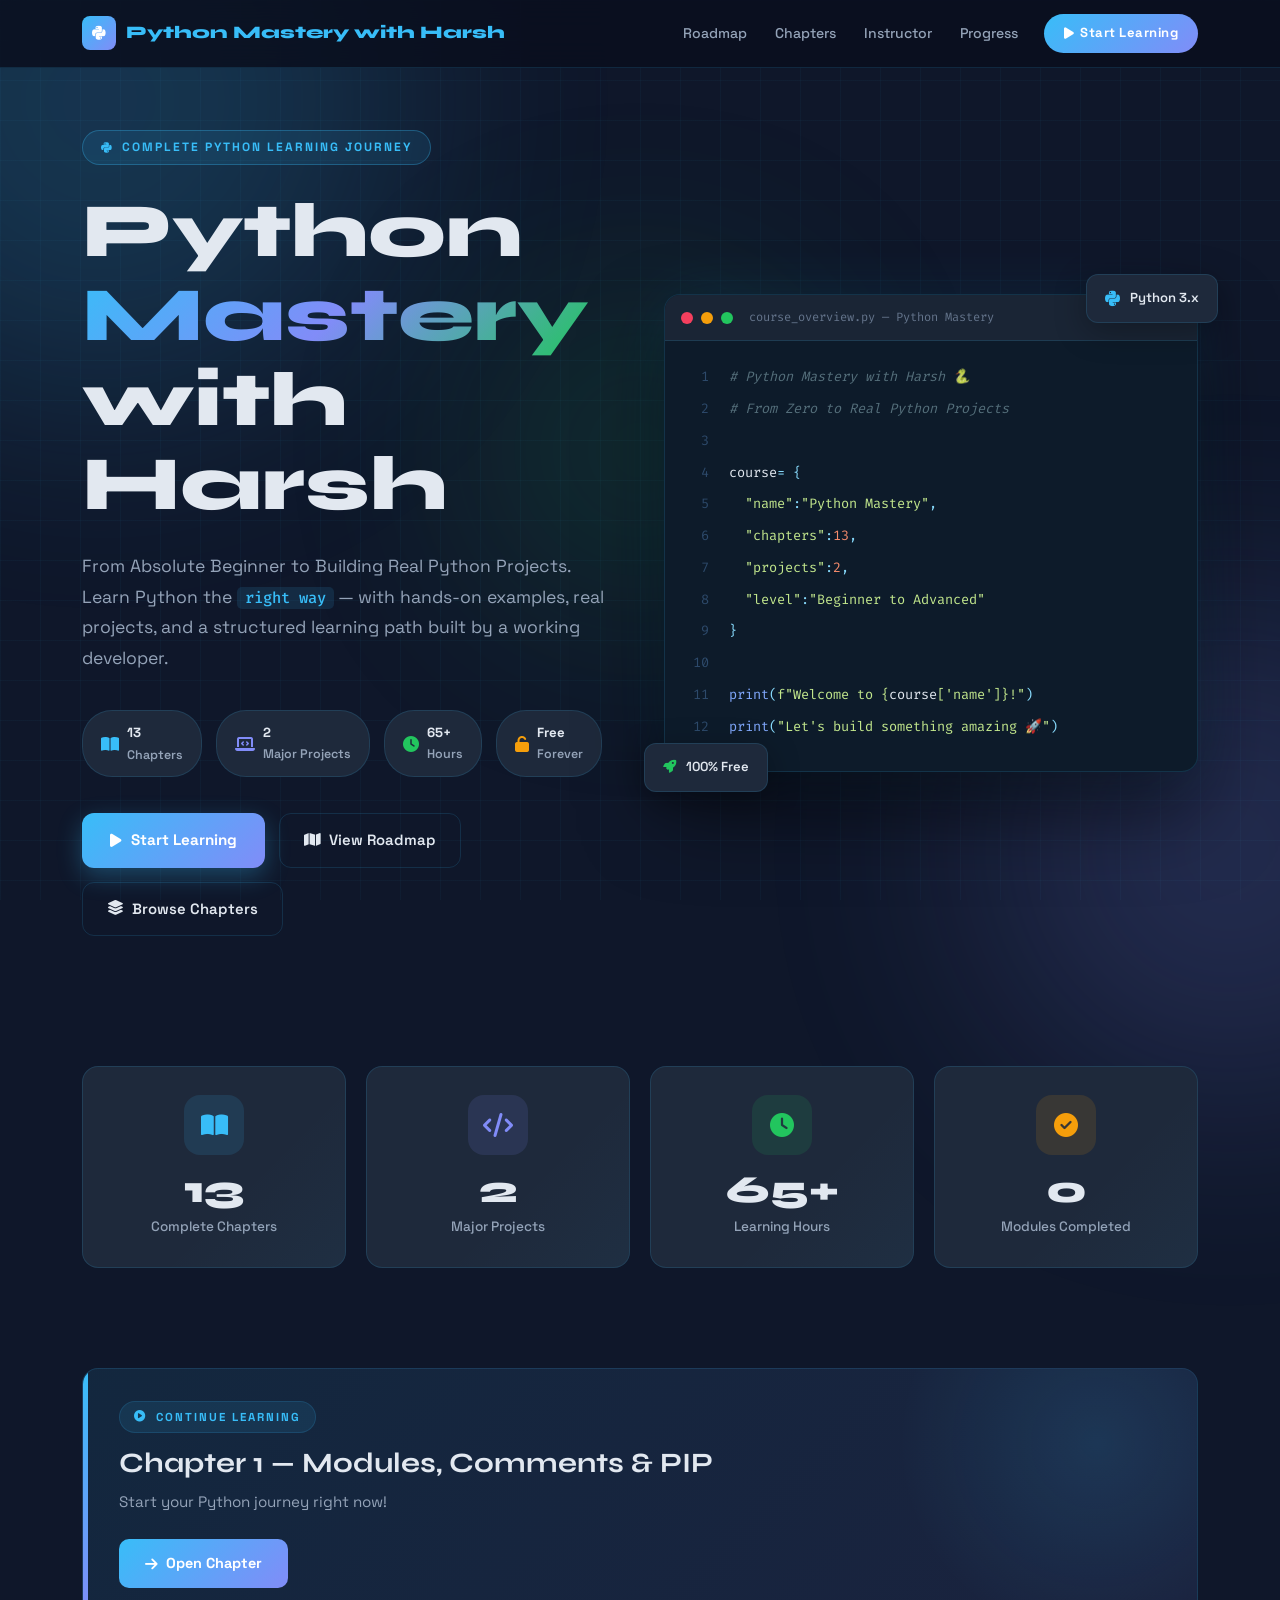
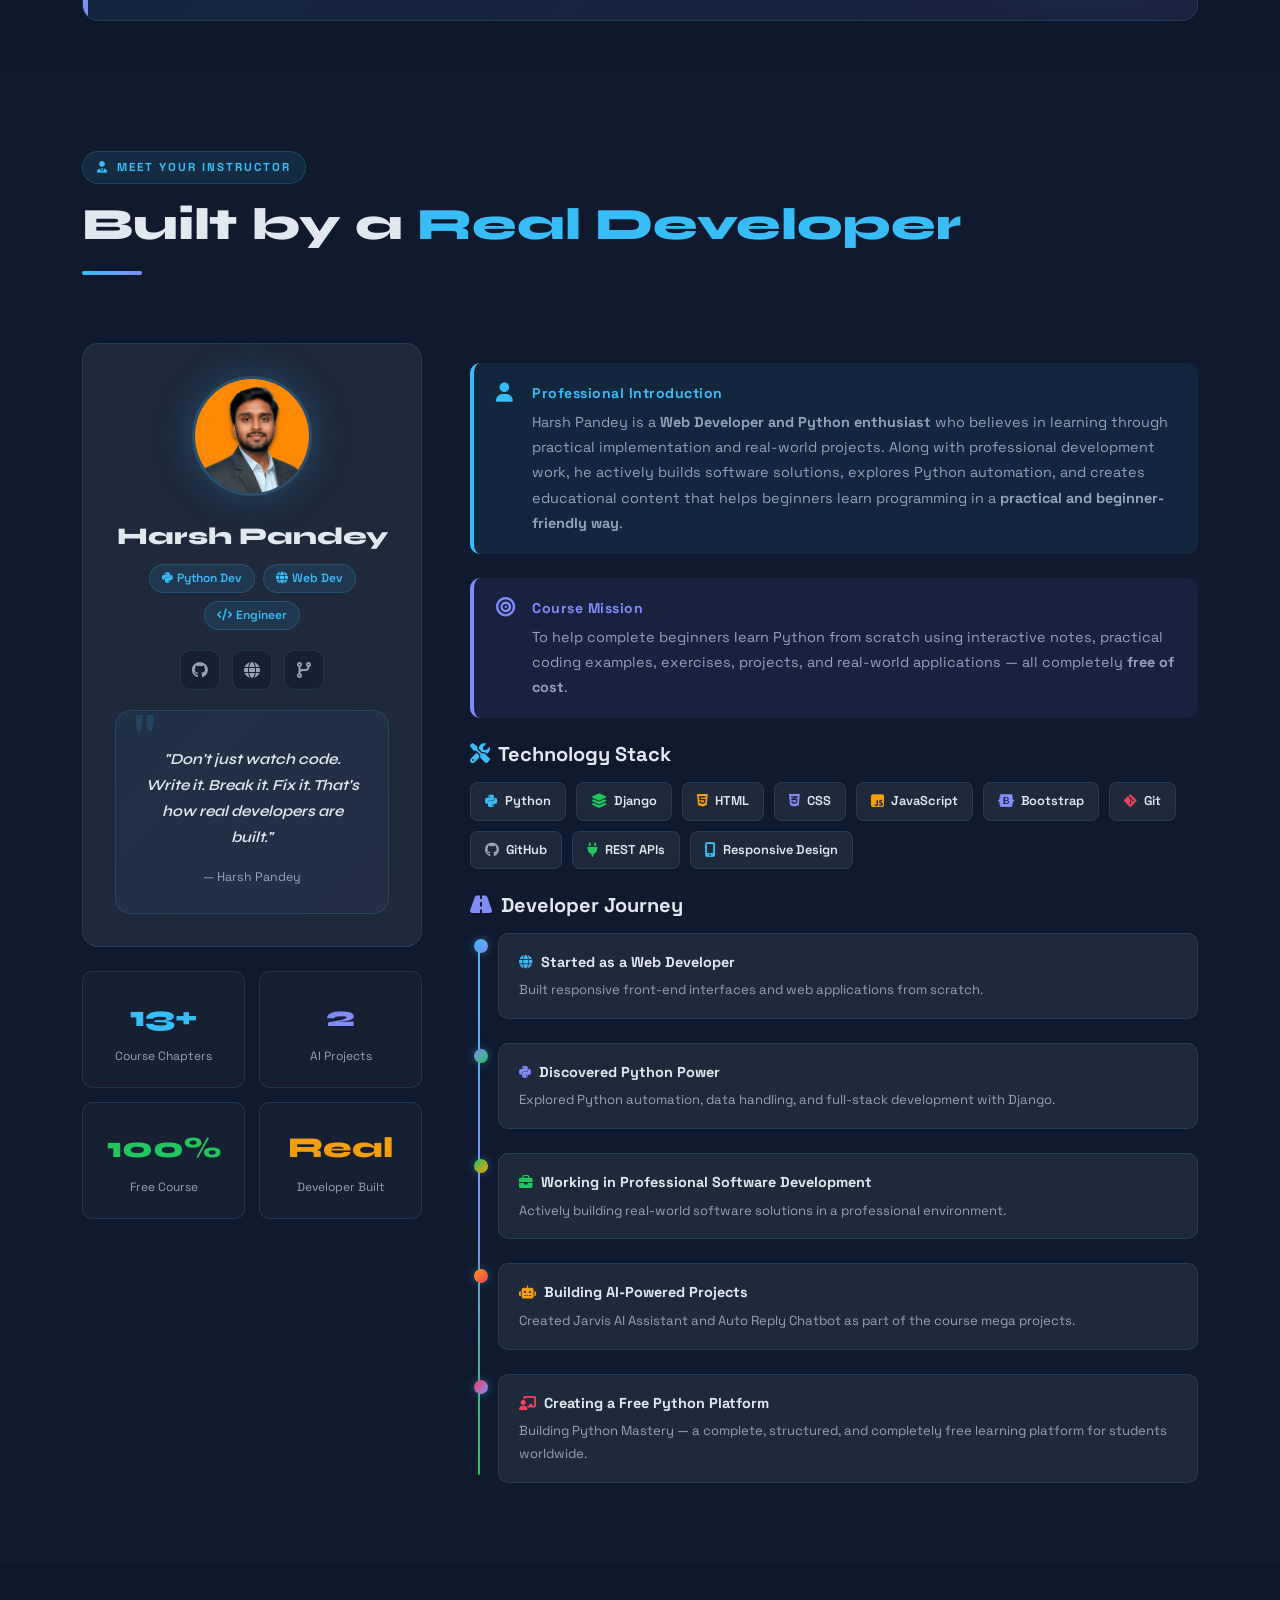
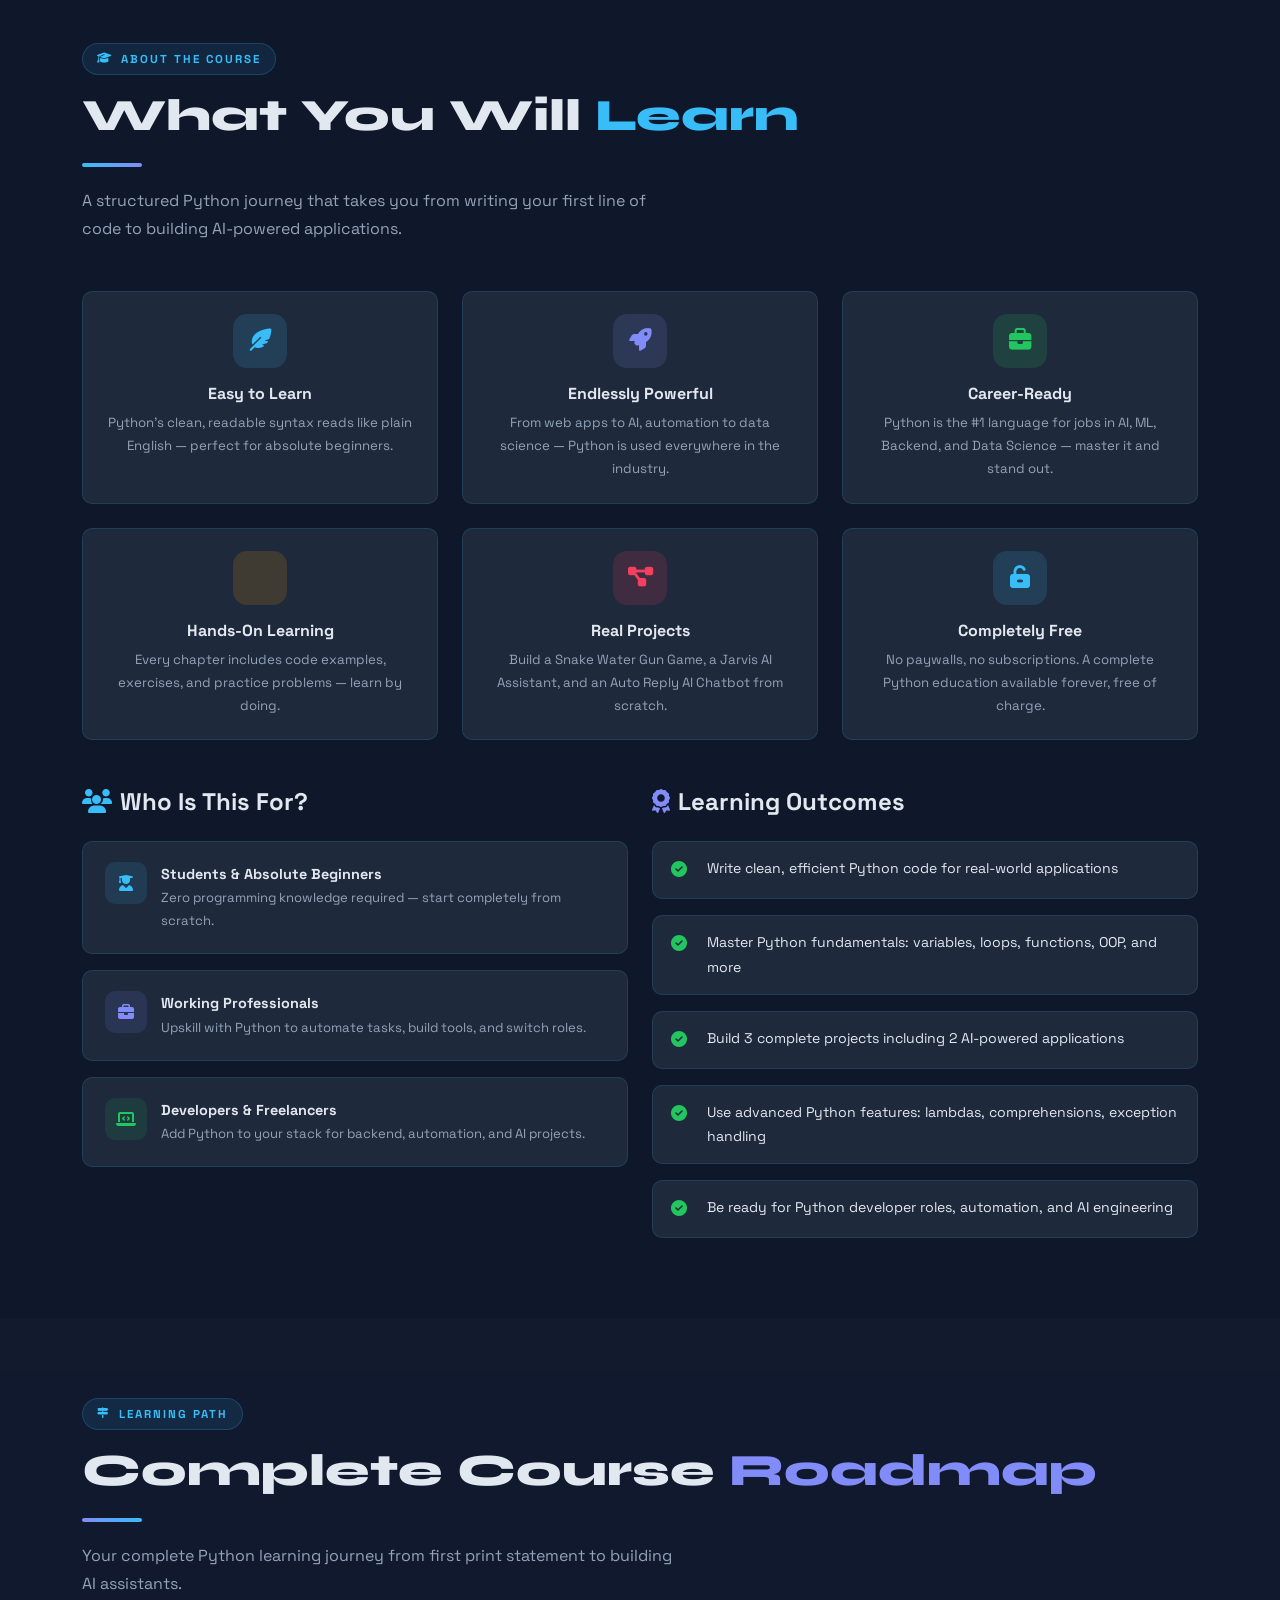
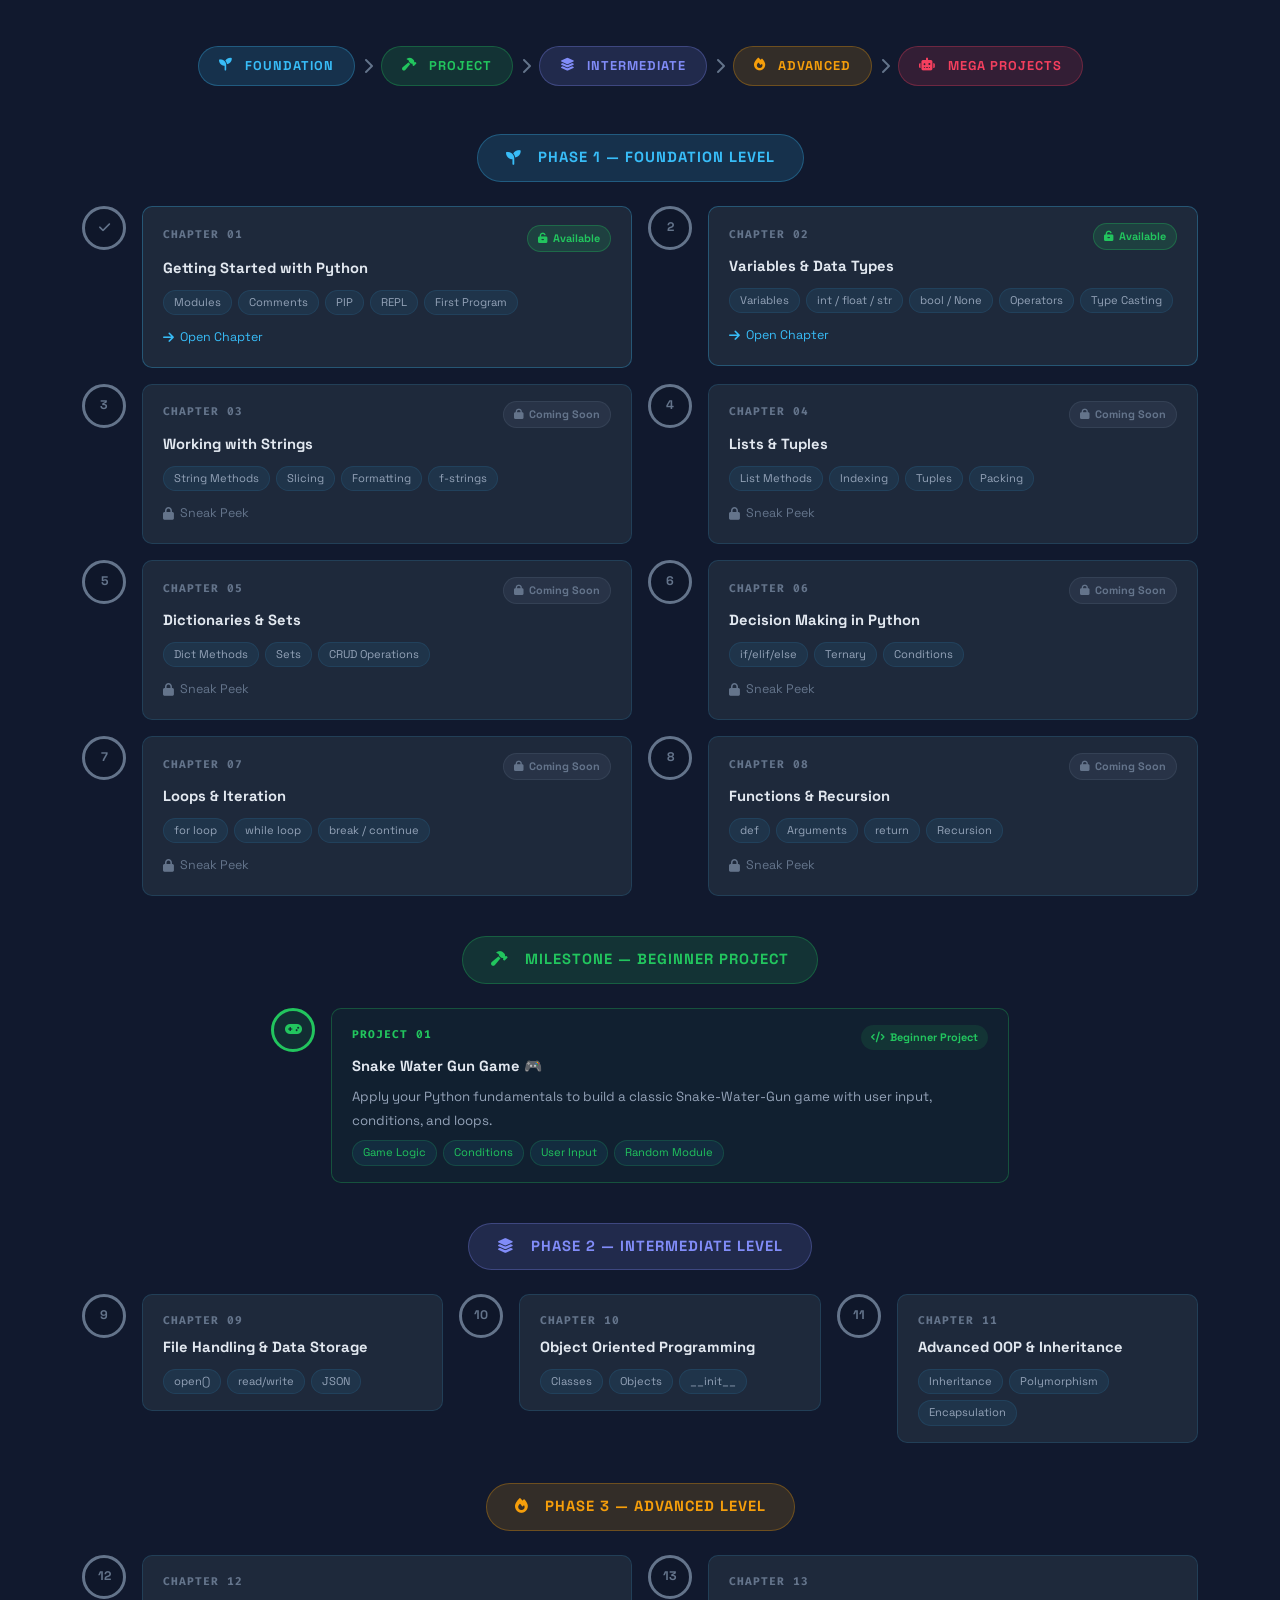
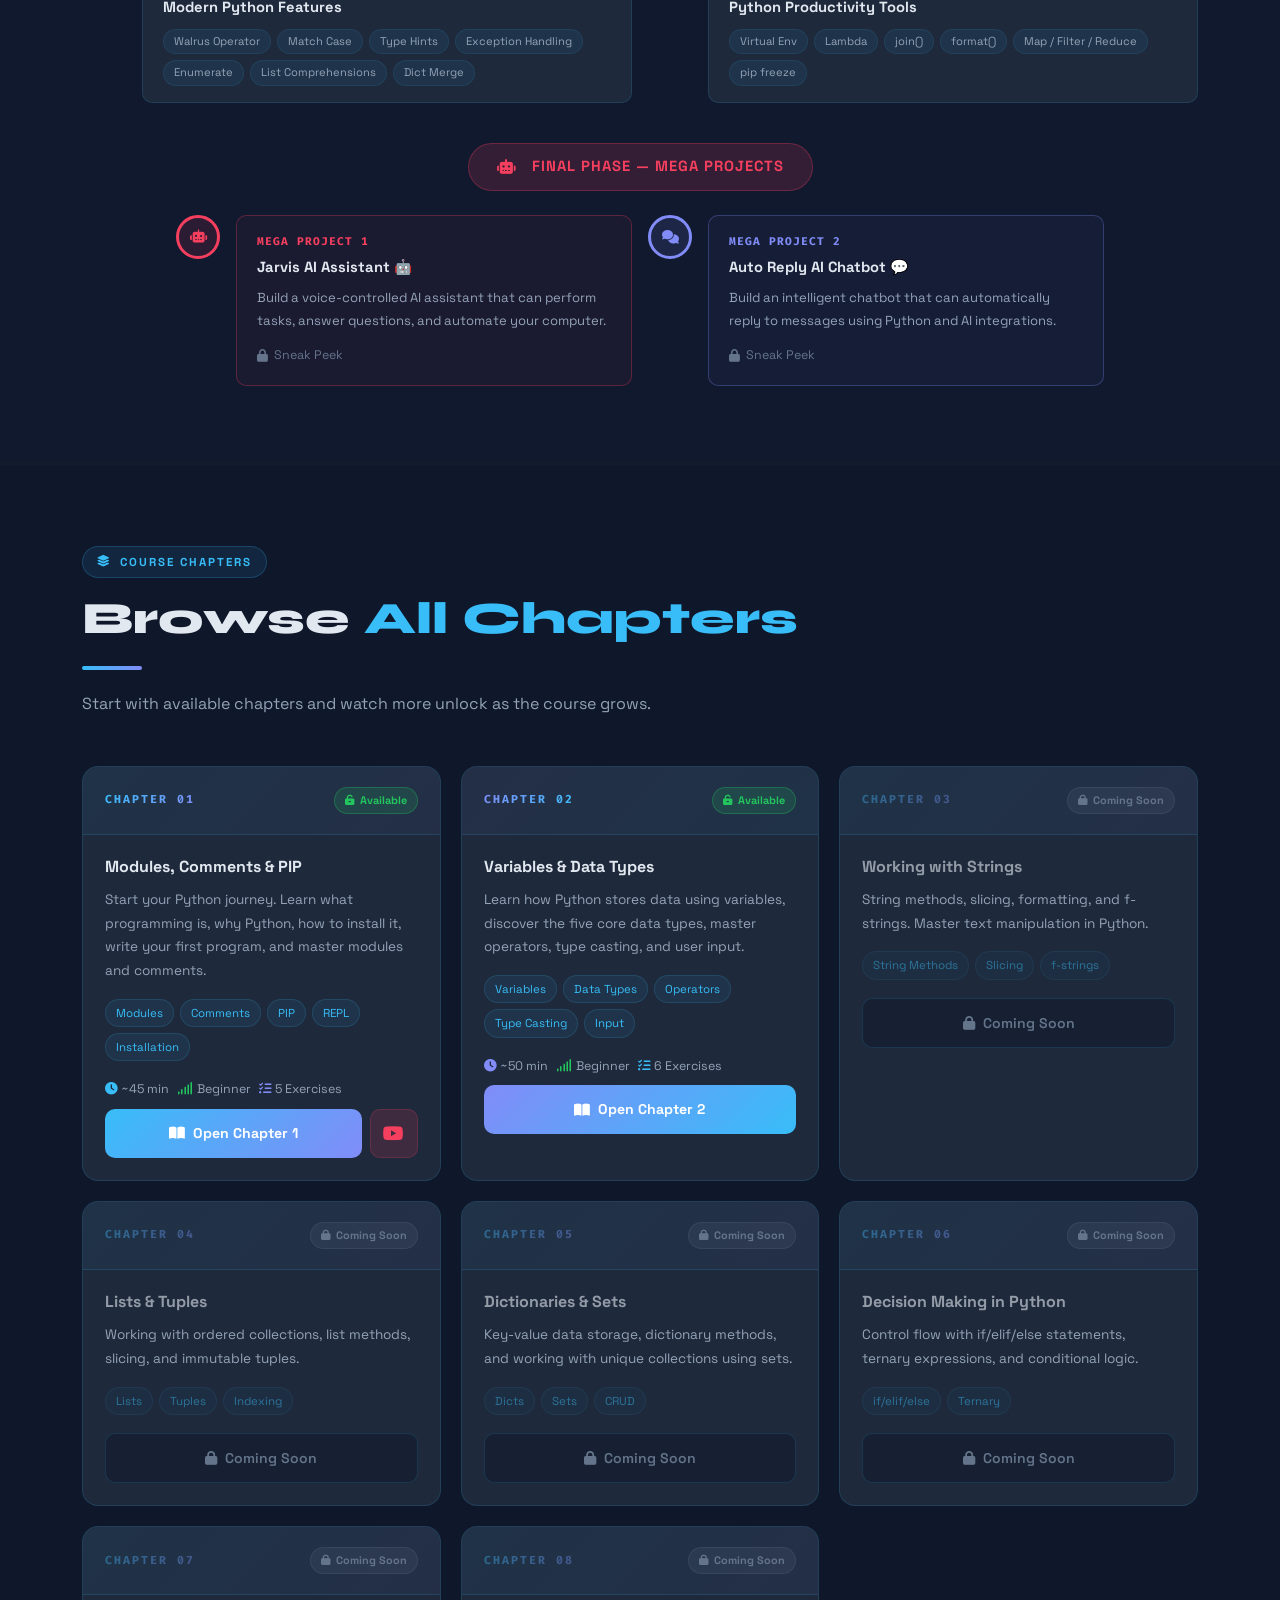
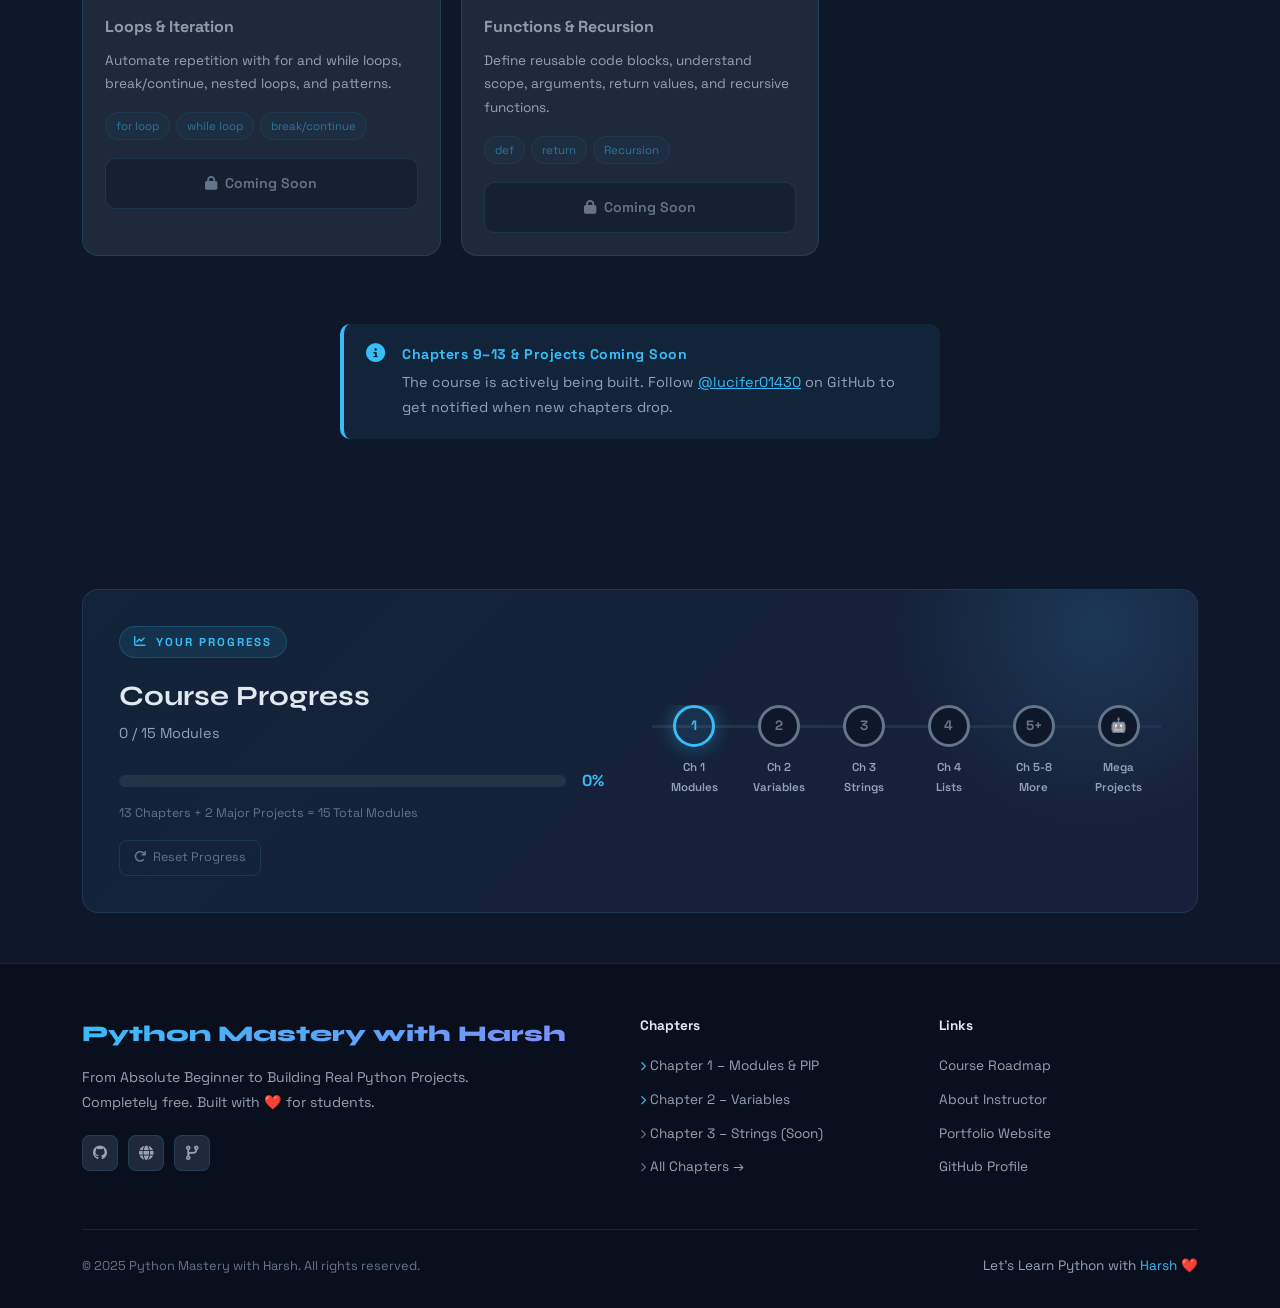
==== commit 9bbb759d: "Youtube lecture url added" ====
--- a/index.html
+++ b/index.html
@@ -1042,9 +1042,14 @@
               <span><i class="fas fa-signal me-1" style="color:#22c55e"></i>Beginner</span>
               <span><i class="fas fa-tasks me-1" style="color:#818cf8"></i>5 Exercises</span>
             </div>
-            <a href="./Chapter-1/index.html" class="btn-open-chapter">
-              <i class="fas fa-book-open"></i> Open Chapter 1
-            </a>
+            <div class="d-flex gap-2">
+              <a href="./Chapter-1/index.html" class="btn-open-chapter flex-grow-1">
+                <i class="fas fa-book-open"></i> Open Chapter 1
+              </a>
+              <a href="https://youtu.be/wfYnsQW9OLw?si=_sfgcVbQyazFBzcF" target="_blank" rel="noopener" class="btn-open-chapter d-flex align-items-center justify-content-center" style="background: rgba(244, 63, 94, 0.15); color: #f43f5e; border: 1px solid rgba(244, 63, 94, 0.2); width: 48px; min-width: 48px; padding: 12px 0; transition: all 0.3s;" onmouseover="this.style.background='rgba(244, 63, 94, 0.25)'; this.style.boxShadow='0 8px 24px rgba(244, 63, 94, 0.25)';" onmouseout="this.style.background='rgba(244, 63, 94, 0.15)'; this.style.boxShadow='none';" title="Watch Video Tutorial">
+                <i class="fab fa-youtube" style="font-size: 1.15rem;"></i>
+              </a>
+            </div>
           </div>
         </div>
 
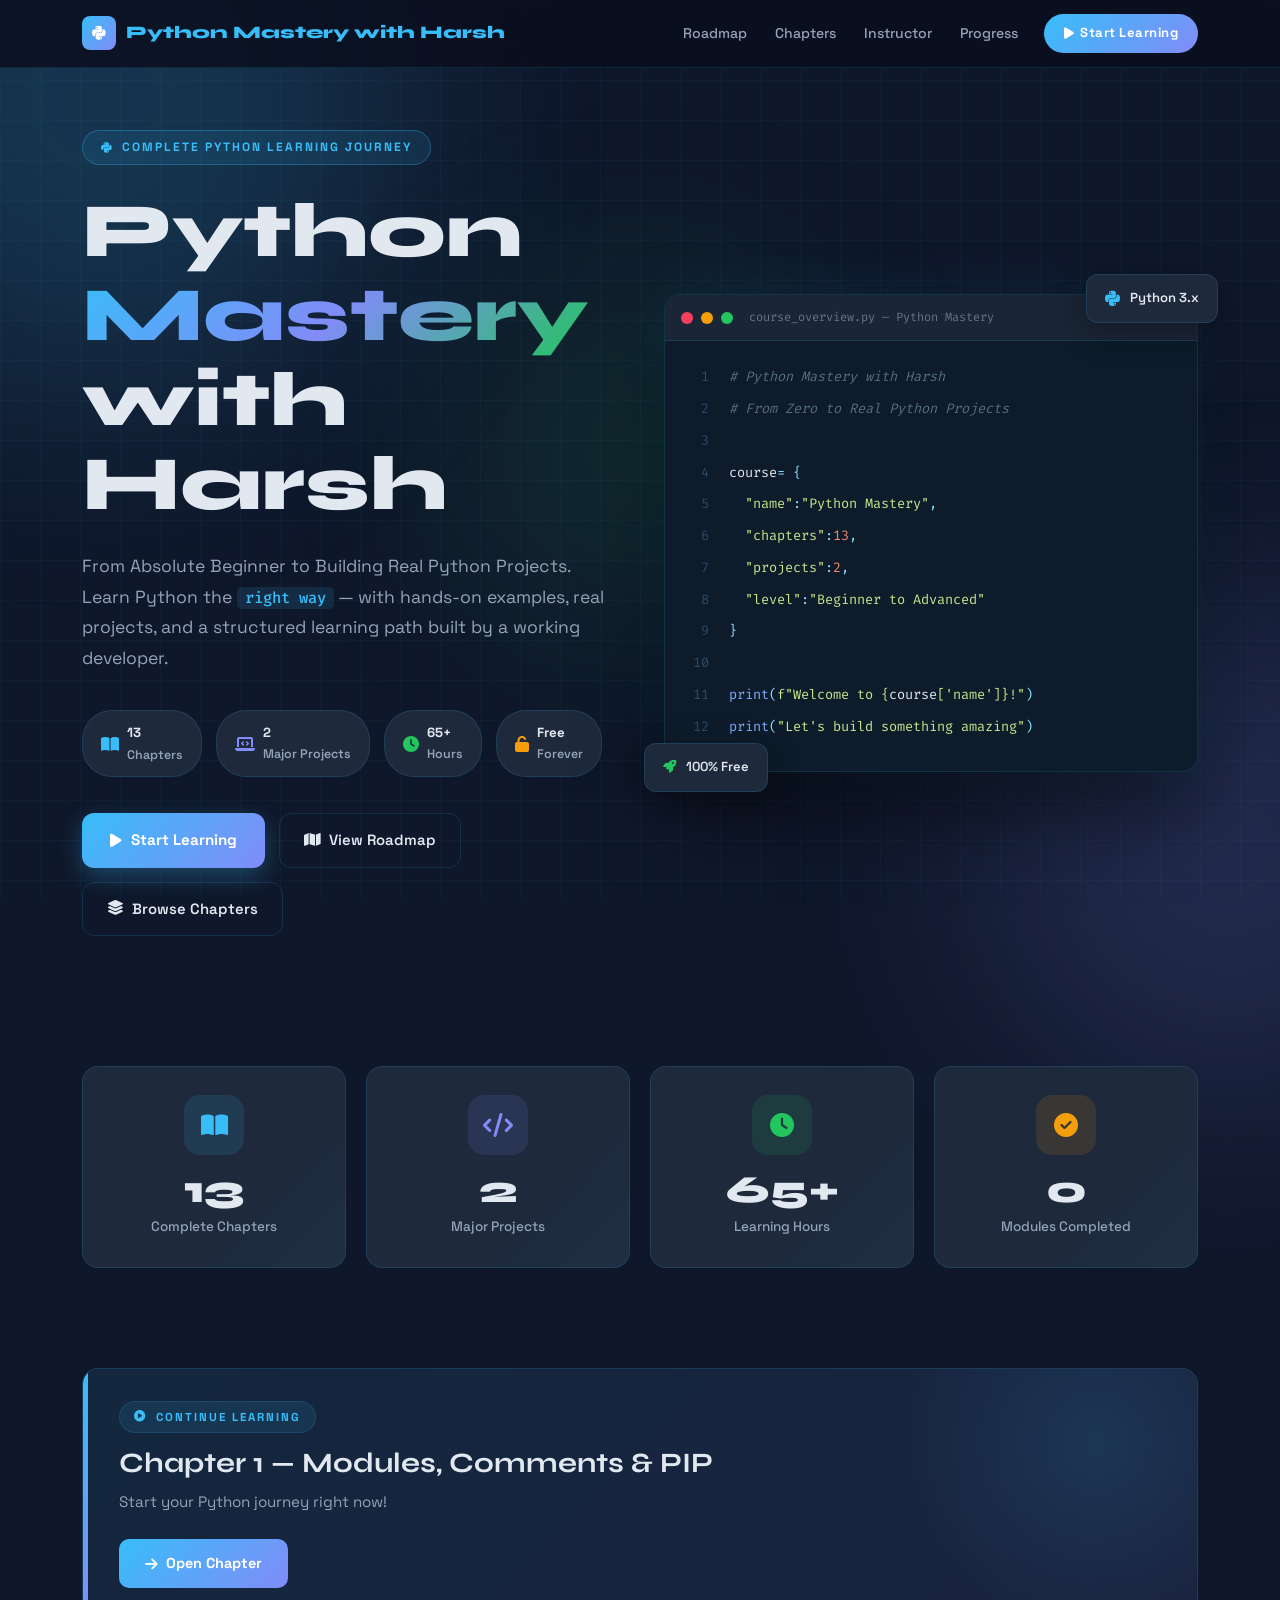
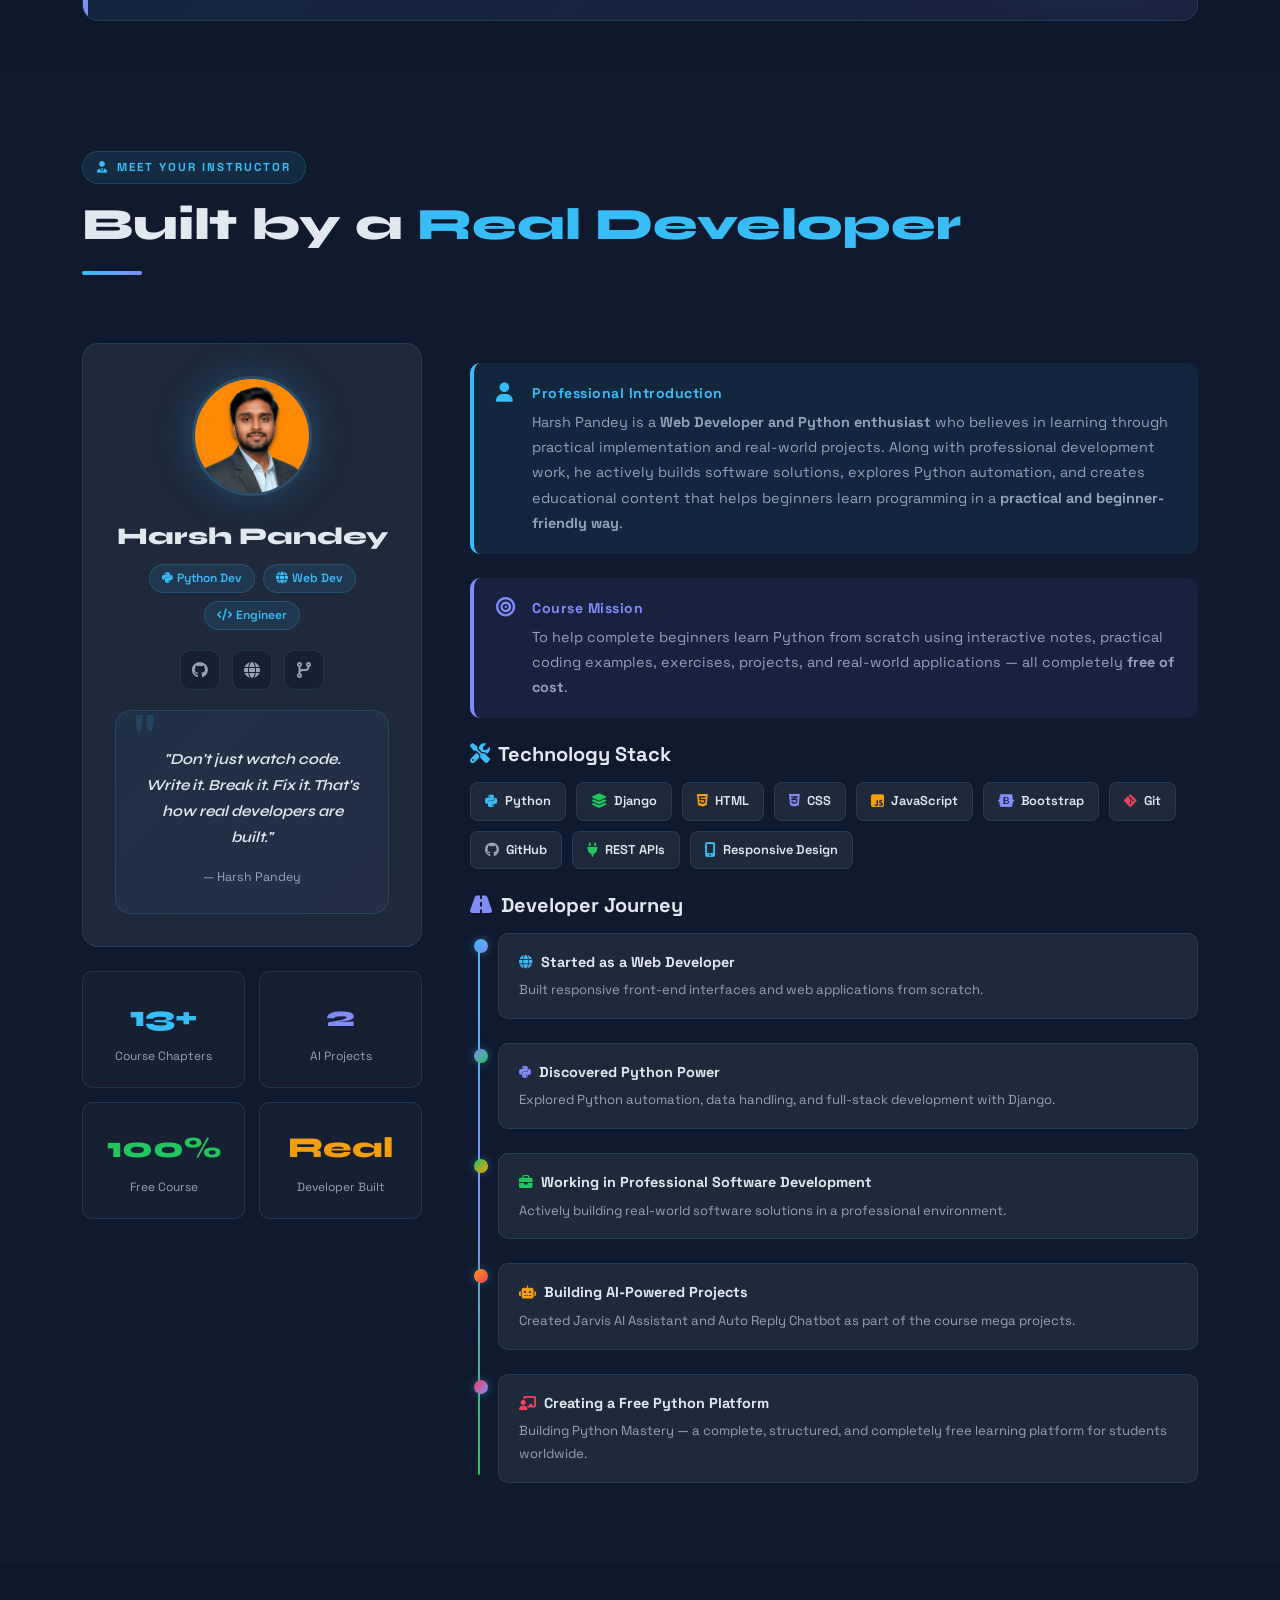
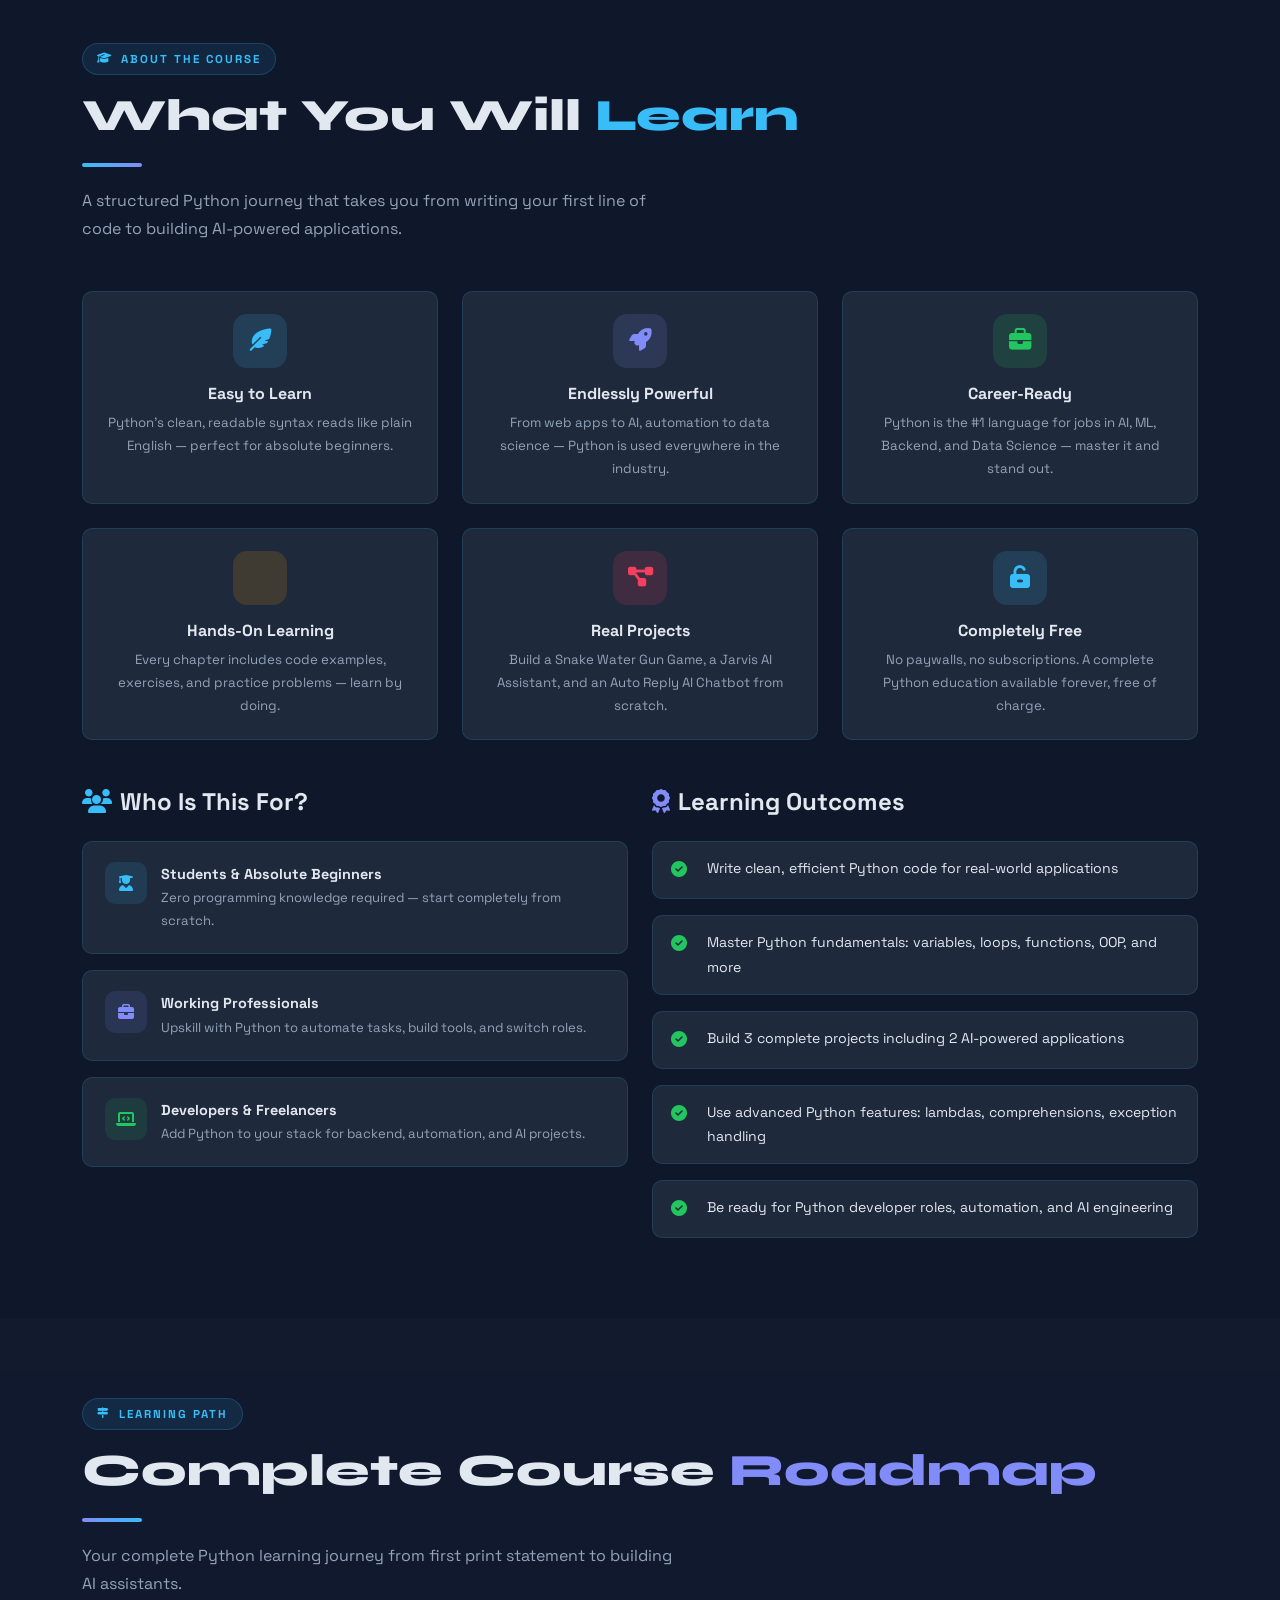
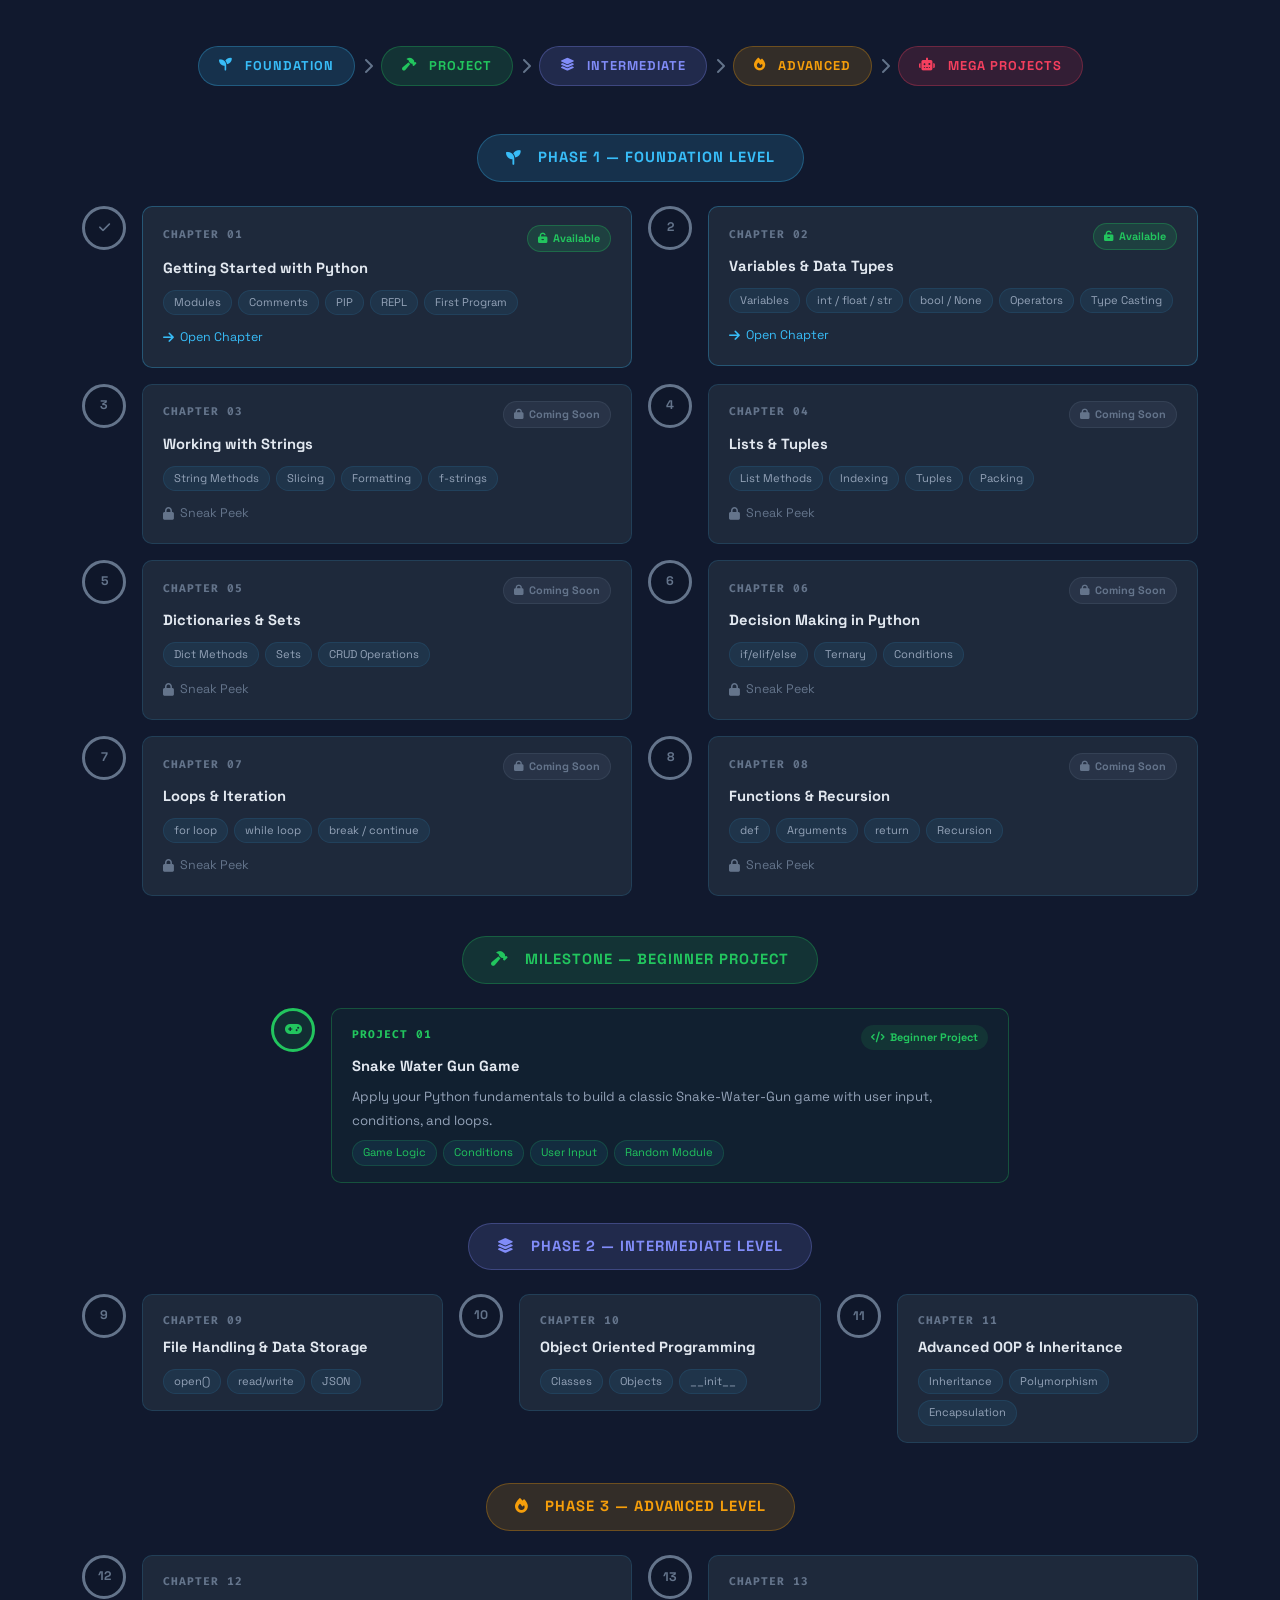
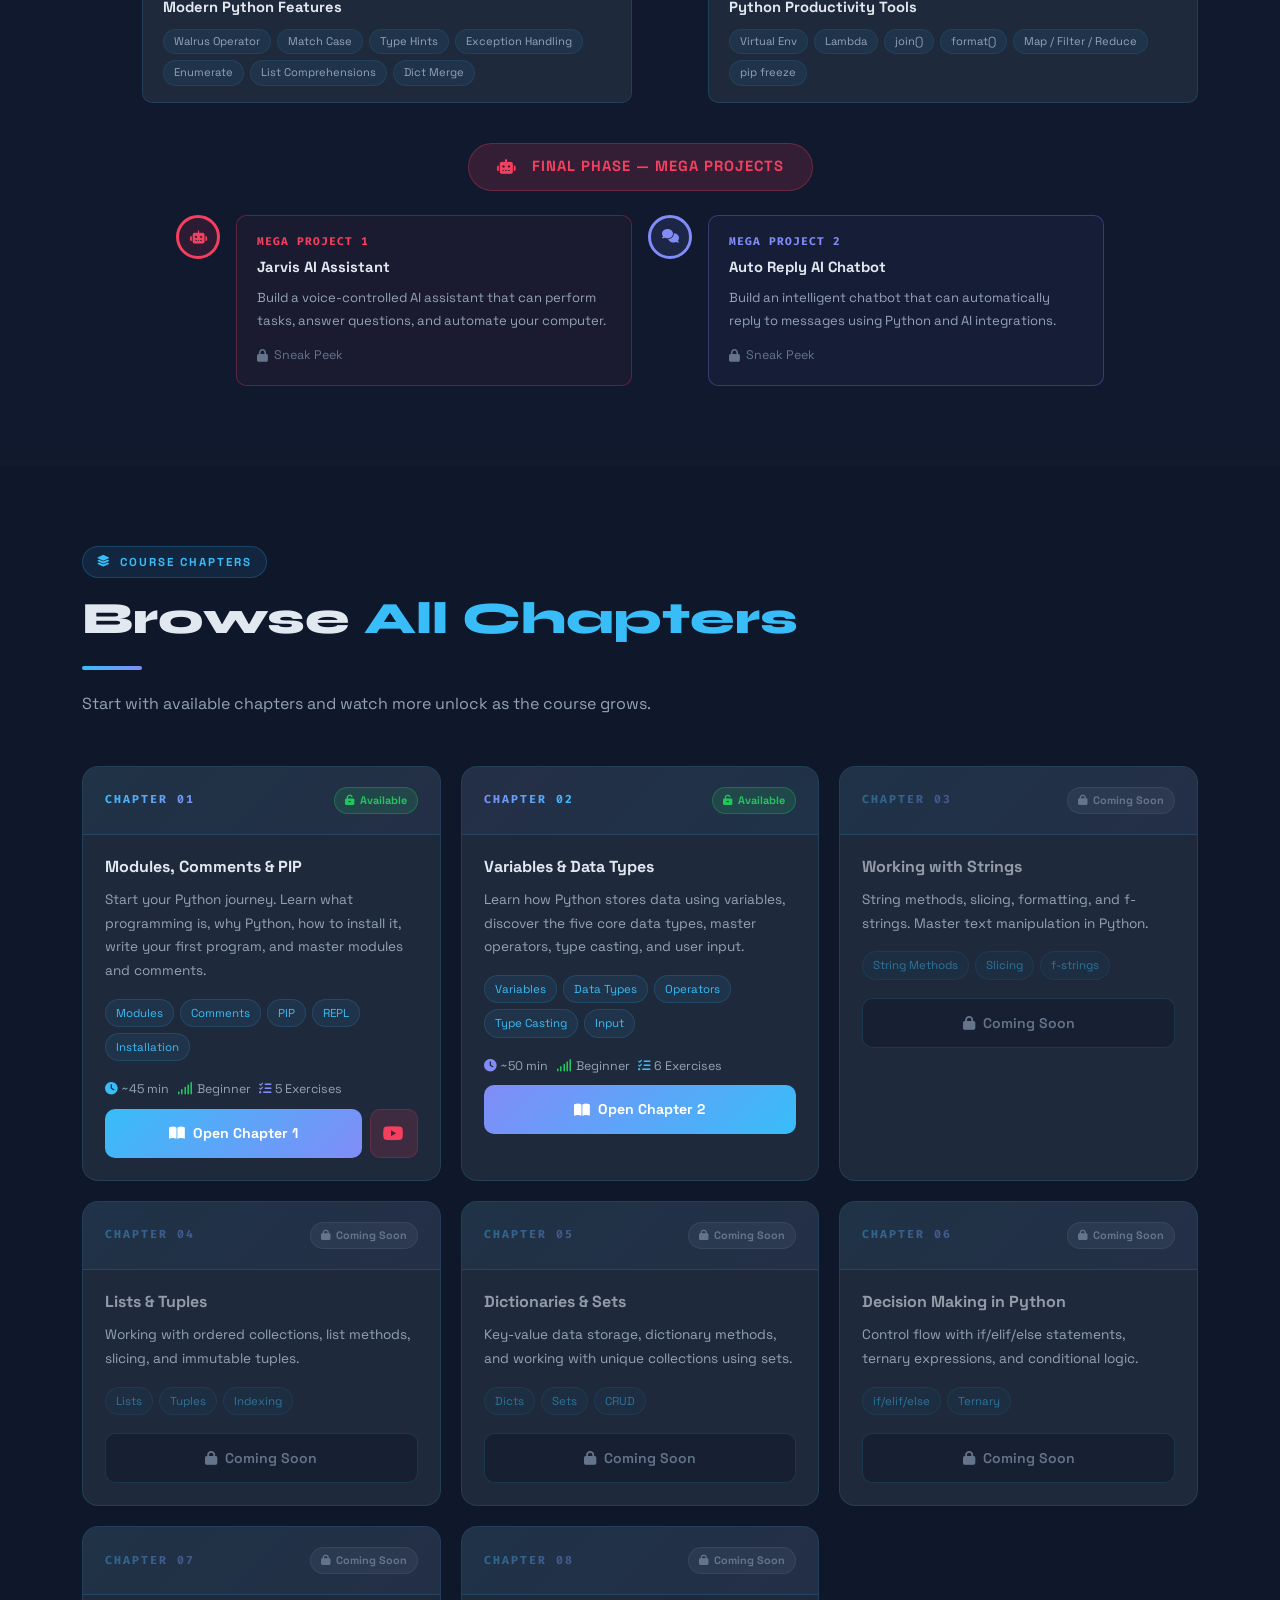
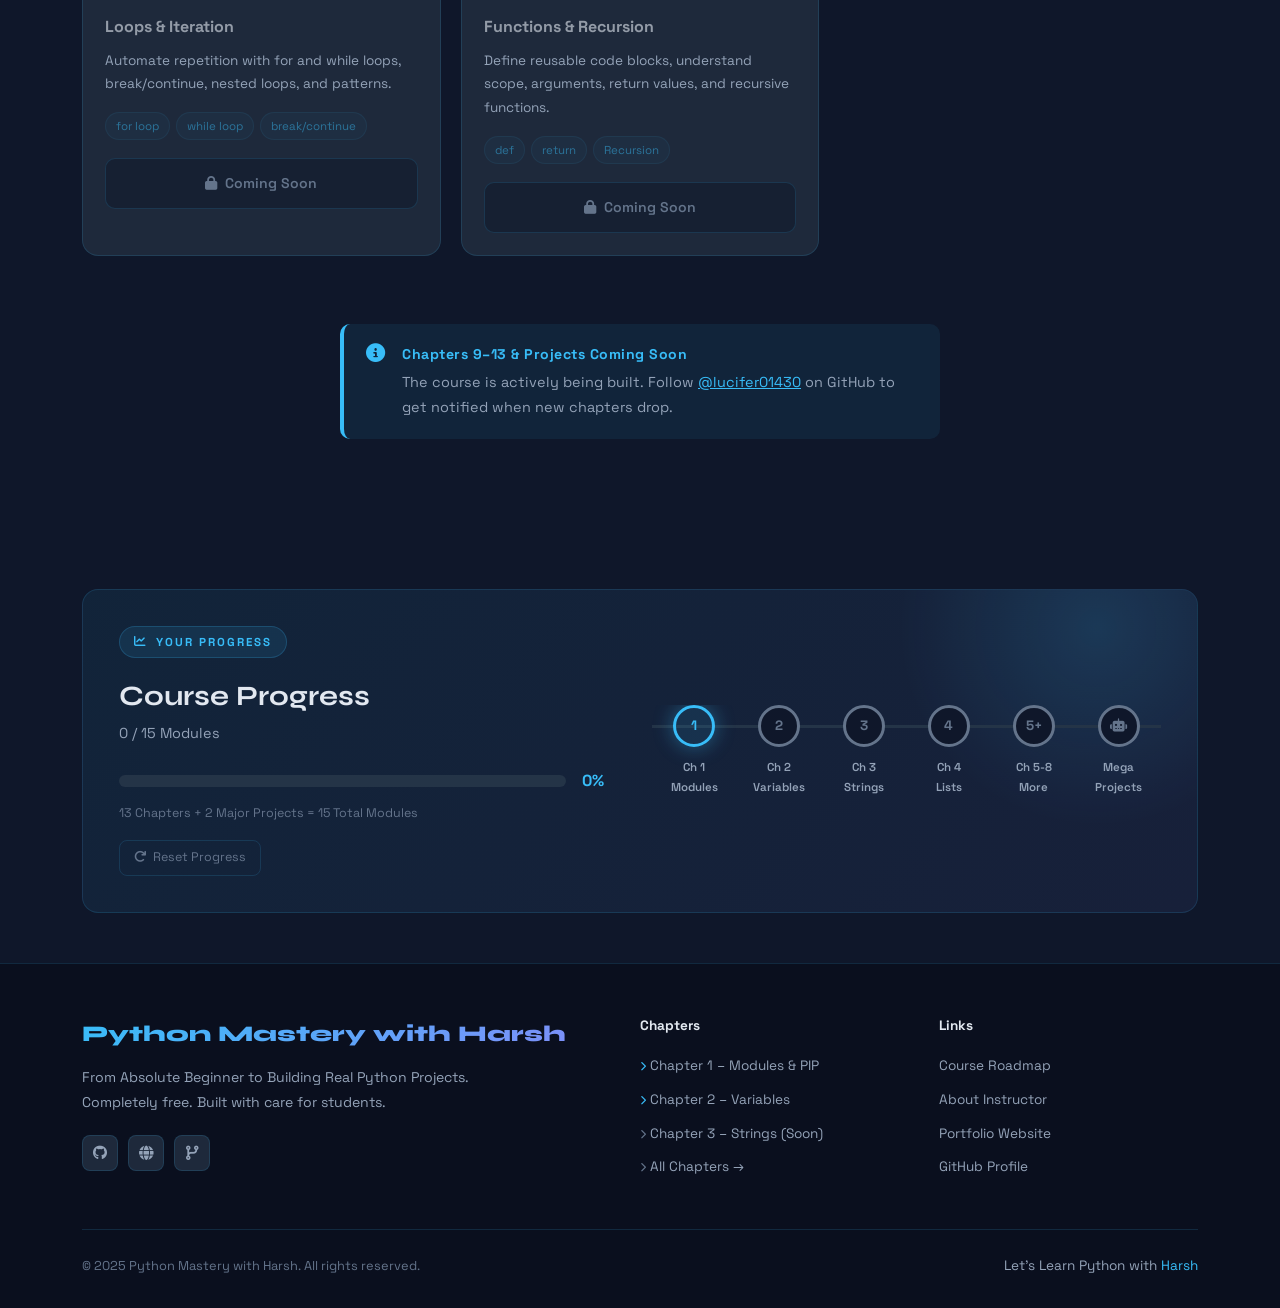
==== commit 248857c5: "footer and alignments are updated" ====
--- a/index.html
+++ b/index.html
@@ -201,7 +201,7 @@
                 <span class="window-title">course_overview.py — Python Mastery</span>
               </div>
               <div class="window-body">
-                <div class="code-line"><span class="ln">1</span><span class="cm"># Python Mastery with Harsh 🐍</span>
+                <div class="code-line"><span class="ln">1</span><span class="cm"># Python Mastery with Harsh</span>
                 </div>
                 <div class="code-line"><span class="ln">2</span><span class="cm"># From Zero to Real Python
                     Projects</span></div>
@@ -226,7 +226,7 @@
                     class="op">(</span><span class="str">f"Welcome to {</span><span class="ot">course</span><span
                     class="str">['name']}!"</span><span class="op">)</span></div>
                 <div class="code-line"><span class="ln">12</span><span class="fn">print</span><span
-                    class="op">(</span><span class="str">"Let's build something amazing 🚀"</span><span
+                    class="op">(</span><span class="str">"Let's build something amazing"</span><span
                     class="op">)</span></div>
               </div>
             </div>
@@ -847,7 +847,7 @@
                   <i class="fas fa-code"></i> Beginner Project
                 </span>
               </div>
-              <div class="roadmap-ch-title">Snake Water Gun Game 🎮</div>
+              <div class="roadmap-ch-title">Snake Water Gun Game</div>
               <div style="font-size:0.83rem;color:var(--text-muted);margin-top:6px">
                 Apply your Python fundamentals to build a classic Snake-Water-Gun game with user input, conditions, and
                 loops.
@@ -972,7 +972,7 @@
             </div>
             <div class="roadmap-card mega-card flex-grow-1">
               <div class="roadmap-ch-num" style="color:#f43f5e">Mega Project 1</div>
-              <div class="roadmap-ch-title">Jarvis AI Assistant 🤖</div>
+              <div class="roadmap-ch-title">Jarvis AI Assistant</div>
               <div style="font-size:0.82rem;color:var(--text-muted);margin-top:6px">Build a voice-controlled AI
                 assistant that can perform tasks, answer questions, and automate your computer.</div>
               <a href="coming-soon.html"
@@ -991,7 +991,7 @@
             <div class="roadmap-card mega-card flex-grow-1"
               style="border-color:rgba(129,140,248,0.3);background:rgba(129,140,248,0.04)">
               <div class="roadmap-ch-num" style="color:#818cf8">Mega Project 2</div>
-              <div class="roadmap-ch-title">Auto Reply AI Chatbot 💬</div>
+              <div class="roadmap-ch-title">Auto Reply AI Chatbot</div>
               <div style="font-size:0.82rem;color:var(--text-muted);margin-top:6px">Build an intelligent chatbot that
                 can automatically reply to messages using Python and AI integrations.</div>
               <a href="coming-soon.html"
@@ -1282,7 +1282,7 @@
                 <div class="ps-label">Ch 5-8<br>More</div>
               </div>
               <div class="progress-step">
-                <div class="ps-circle ps-pending" data-key="python_project_mega" data-special="true">🤖</div>
+                <div class="ps-circle ps-pending" data-key="python_project_mega" data-special="true"><i class="fas fa-robot" style="font-size:0.85rem"></i></div>
                 <div class="ps-label">Mega<br>Projects</div>
               </div>
             </div>
@@ -1302,7 +1302,7 @@
         <div>
           <div class="footer-brand-name">Python Mastery with Harsh</div>
           <p class="footer-tagline">From Absolute Beginner to Building Real Python Projects.<br>Completely free. Built
-            with ❤️ for students.</p>
+            with care for students.</p>
           <div class="footer-social">
             <a href="https://github.com/lucifer01430" target="_blank" rel="noopener" class="footer-social-link"
               title="GitHub">
@@ -1346,7 +1346,7 @@
       <div class="footer-bottom">
         <div class="footer-copy">&copy; 2025 Python Mastery with Harsh. All rights reserved.</div>
         <div class="footer-love">
-          Let's Learn Python with <a href="https://github.com/lucifer01430" target="_blank" rel="noopener">Harsh</a> ❤️
+          Let's Learn Python with <a href="https://github.com/lucifer01430" target="_blank" rel="noopener">Harsh</a>
         </div>
       </div>
     </div>
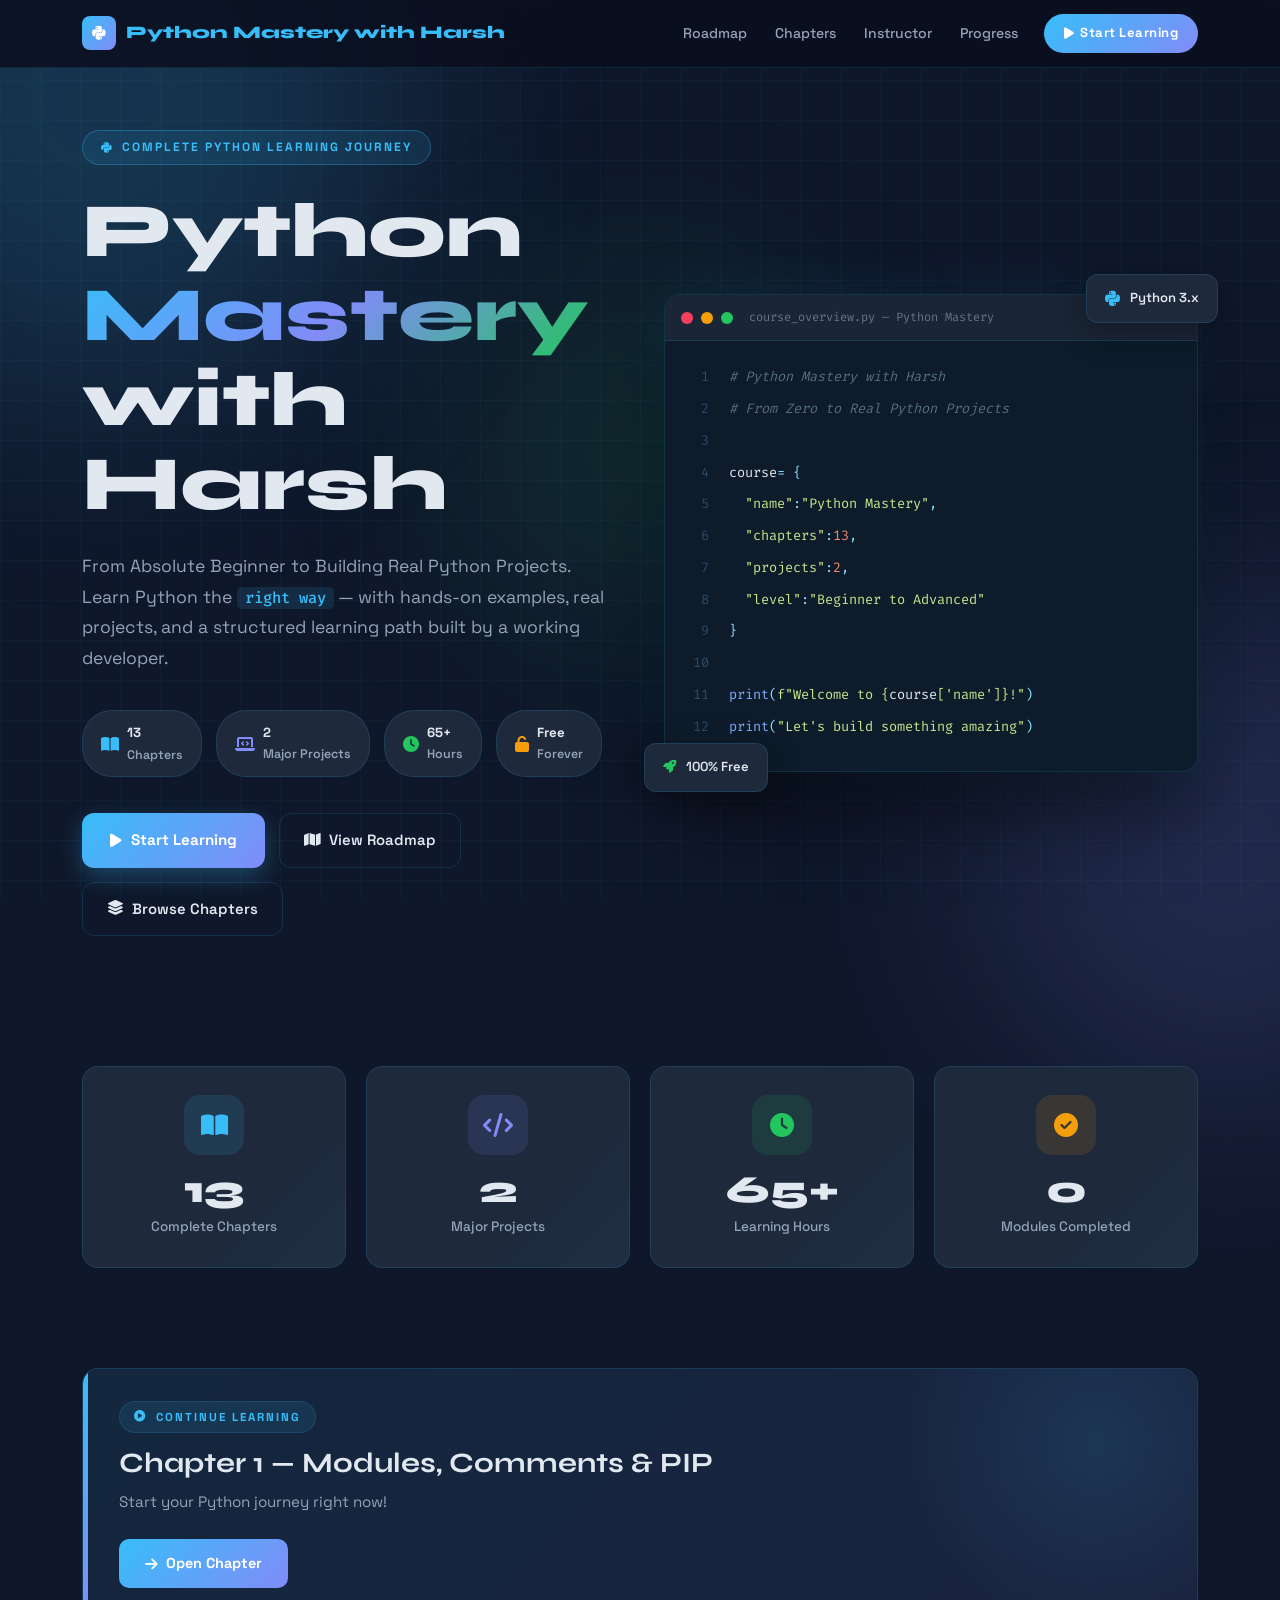
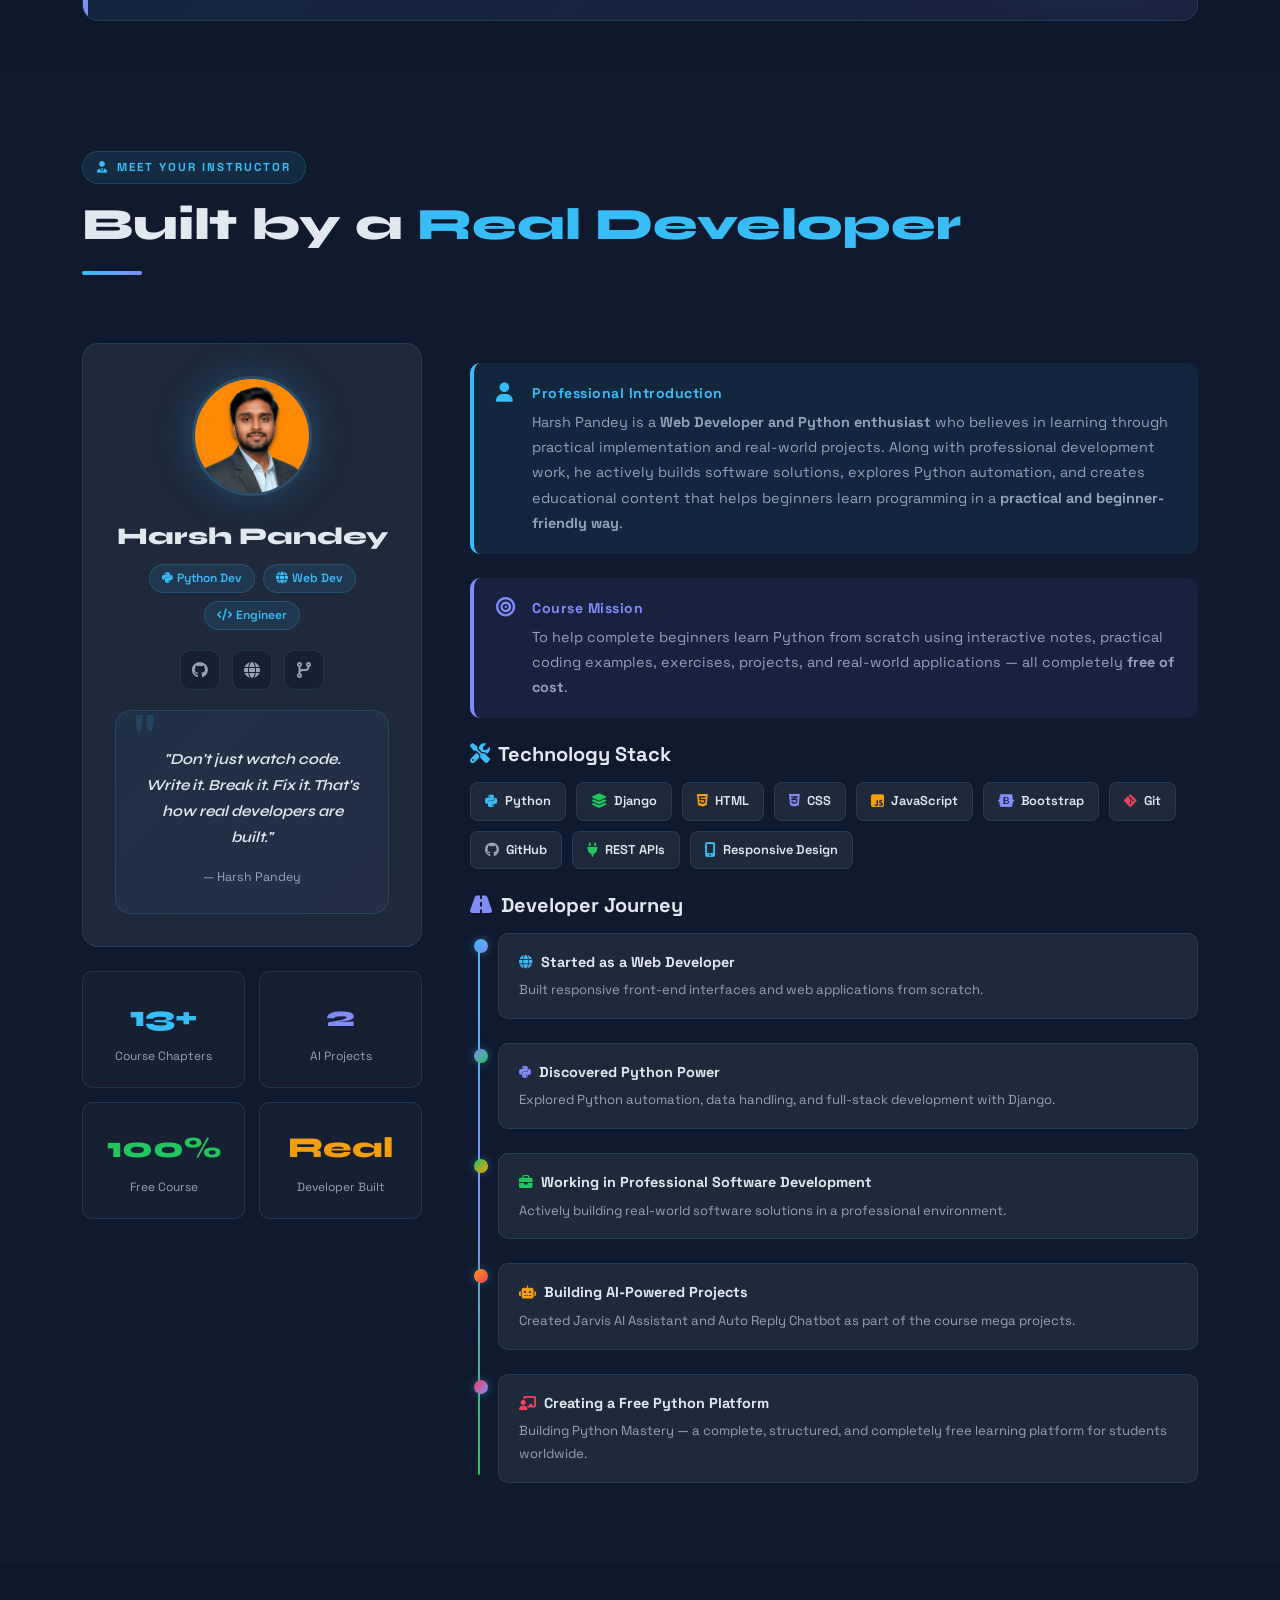
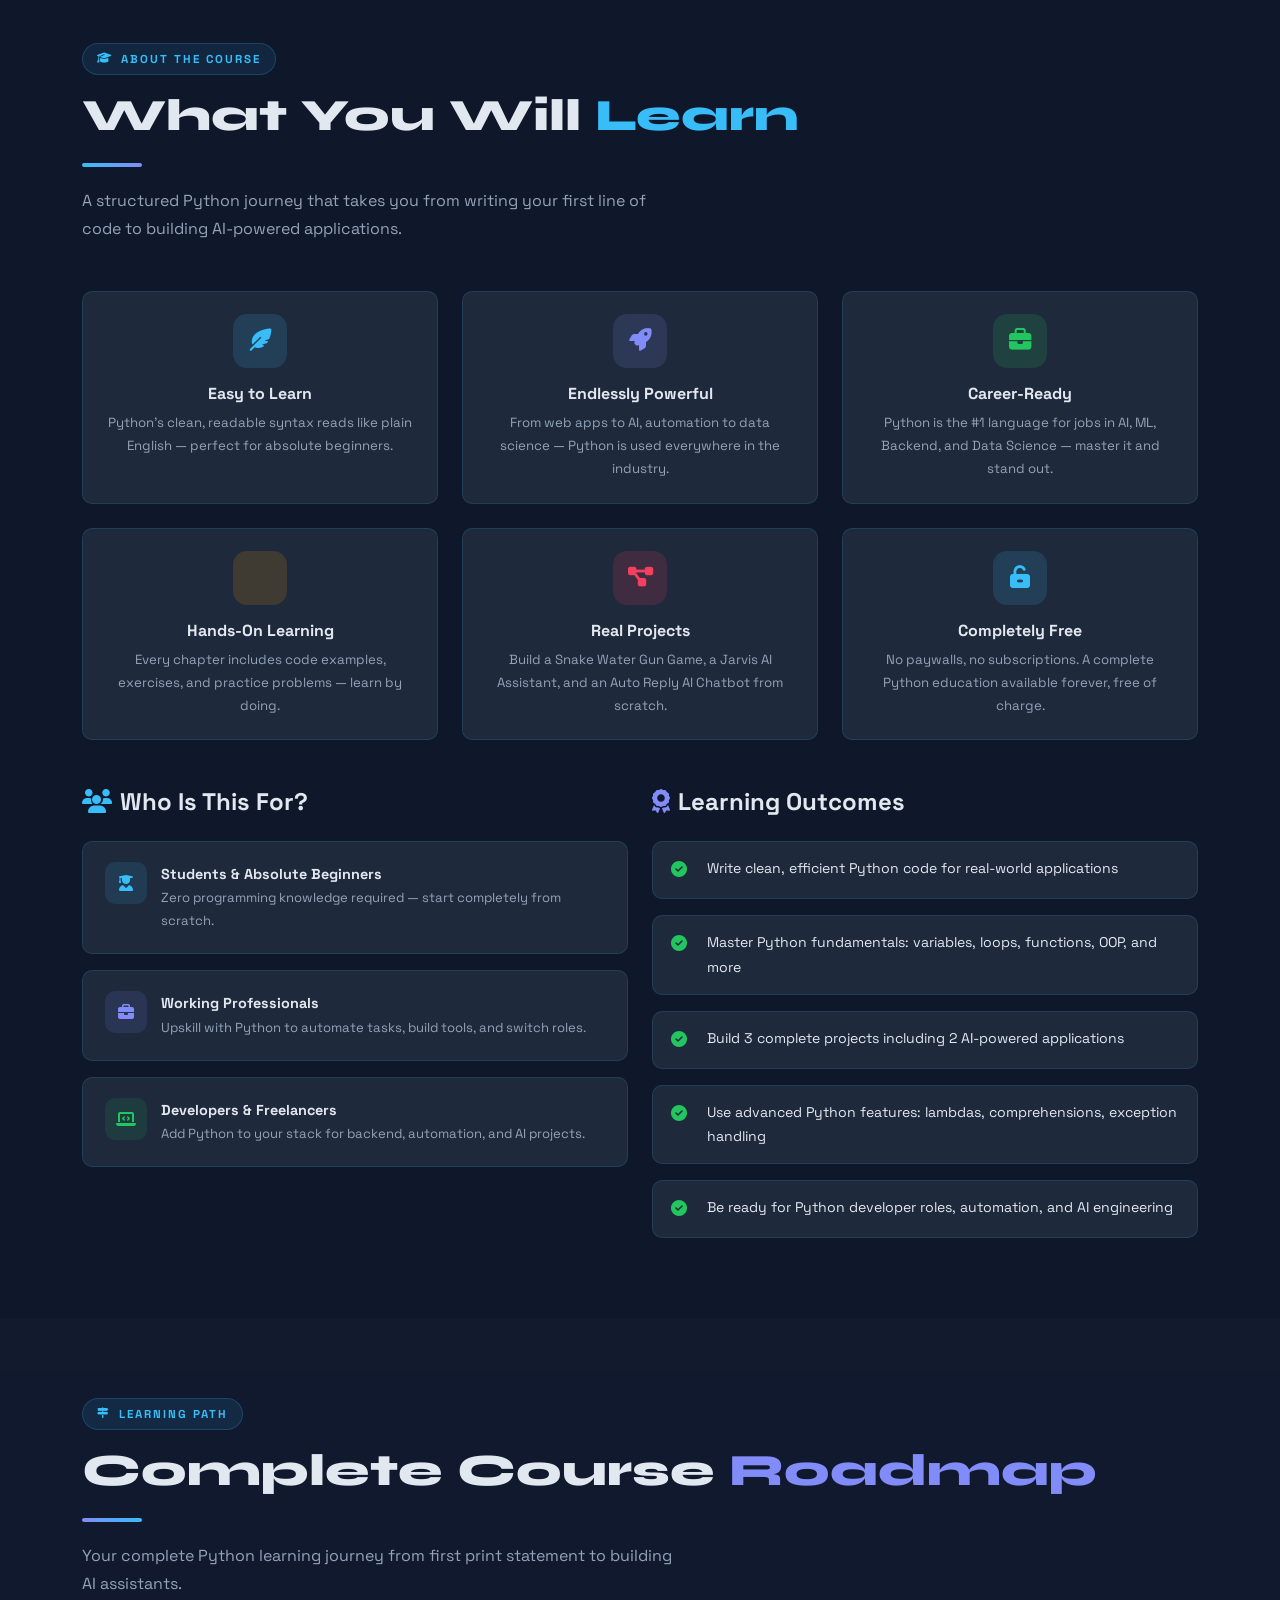
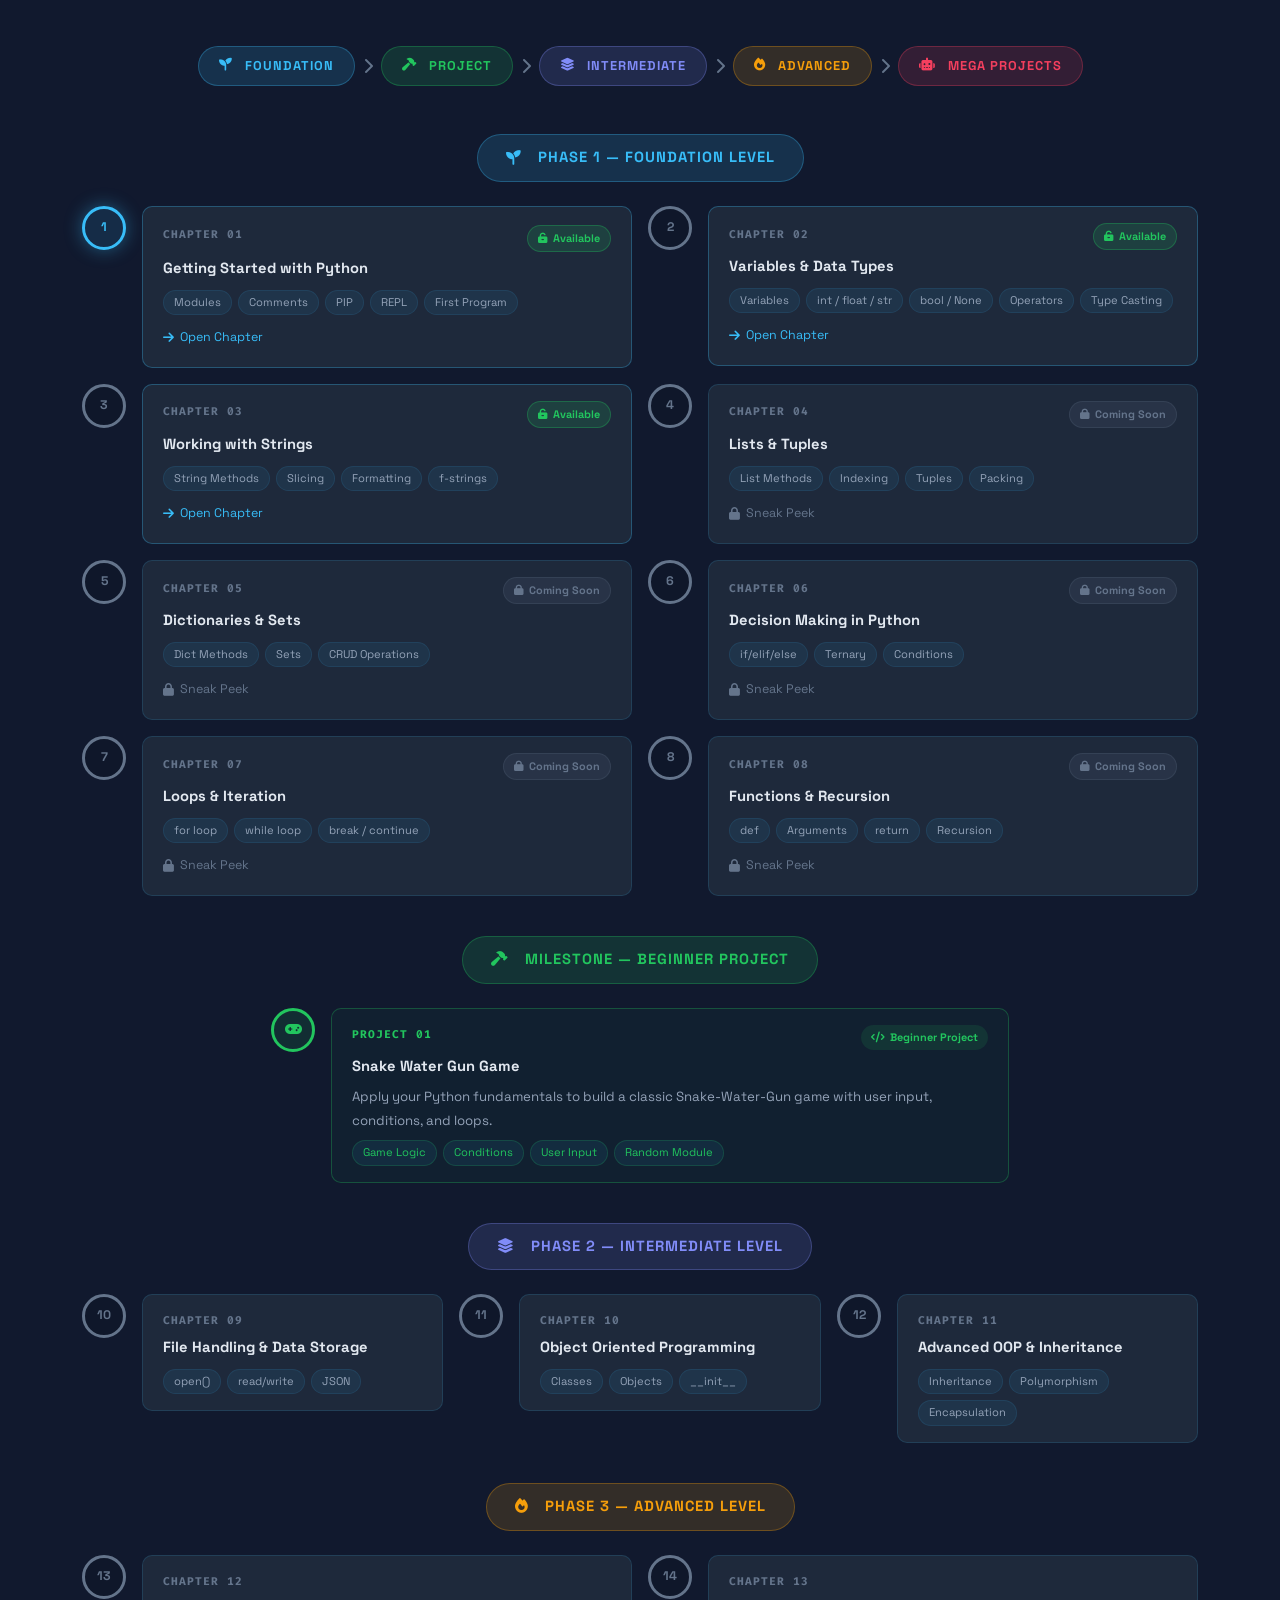
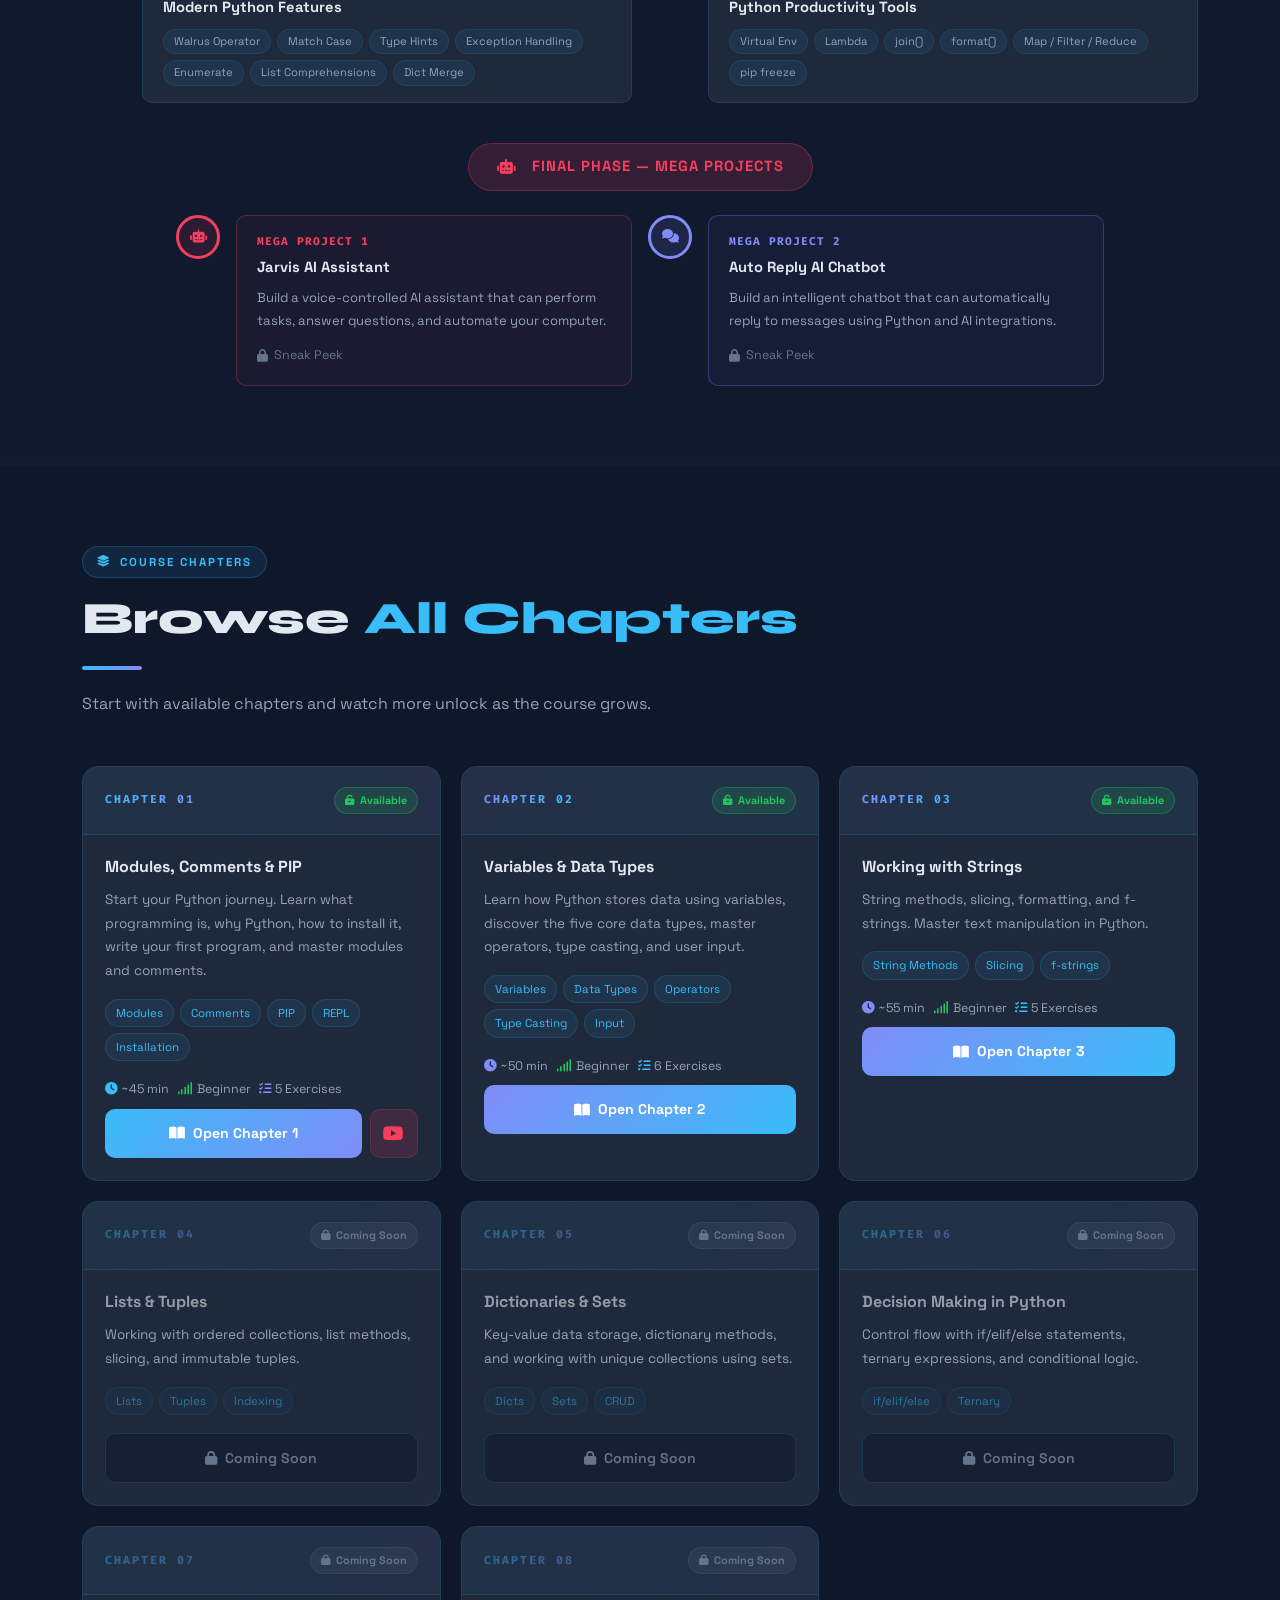
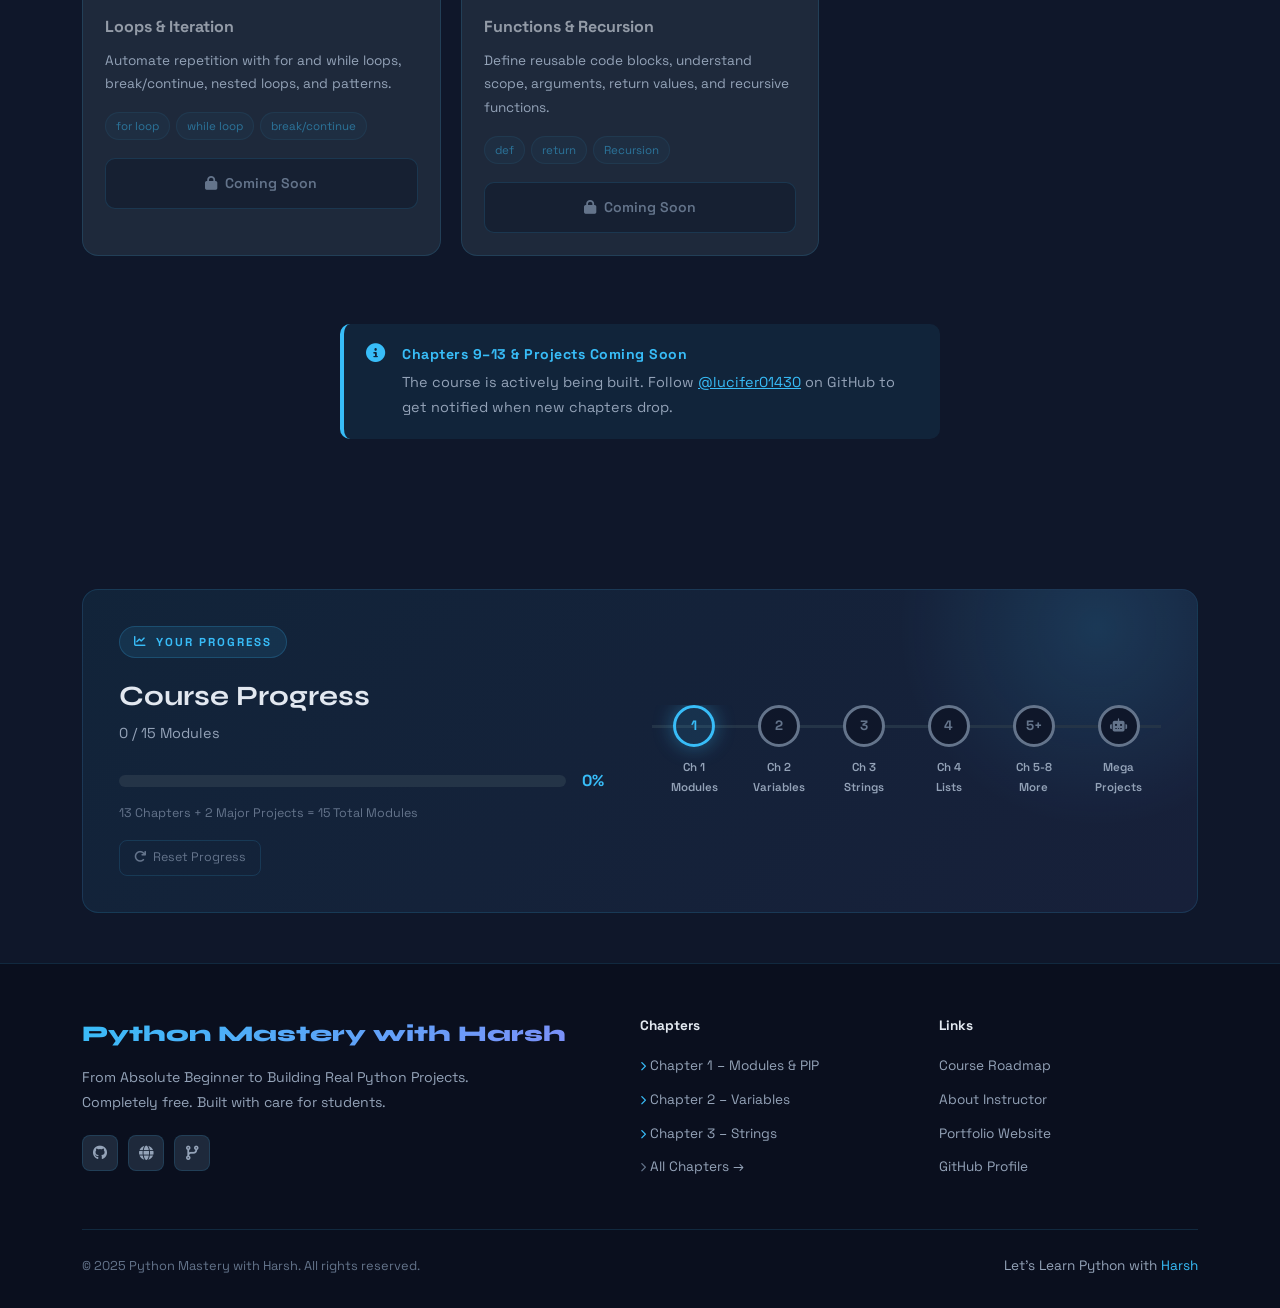
==== commit e4391c59: "chapter - 3 is updated" ====
--- a/index.html
+++ b/index.html
@@ -699,10 +699,10 @@
         <div class="col-md-6" data-aos="fade-right" data-aos-delay="120">
           <div class="d-flex align-items-start gap-3">
             <div class="roadmap-node node-pending" data-key="python_chapter_3">3</div>
-            <div class="roadmap-card flex-grow-1">
+            <div class="roadmap-card available-card flex-grow-1">
               <div class="d-flex align-items-center justify-content-between mb-1">
                 <div class="roadmap-ch-num">Chapter 03</div>
-                <span class="ch-status-pill status-coming"><i class="fas fa-lock"></i> Coming Soon</span>
+                <span class="ch-status-pill status-available"><i class="fas fa-unlock-alt"></i> Available</span>
               </div>
               <div class="roadmap-ch-title">Working with Strings</div>
               <div class="roadmap-ch-topics">
@@ -711,9 +711,9 @@
                 <span class="topic-tag">Formatting</span>
                 <span class="topic-tag">f-strings</span>
               </div>
-              <a href="coming-soon.html"
-                style="display:inline-flex;align-items:center;gap:6px;margin-top:12px;font-size:0.78rem;color:var(--text-dim);text-decoration:none">
-                <i class="fas fa-lock"></i> Sneak Peek
+              <a href="./Chapter-3/index.html"
+                style="display:inline-flex;align-items:center;gap:6px;margin-top:12px;font-size:0.78rem;color:var(--accent);text-decoration:none">
+                <i class="fas fa-arrow-right"></i> Open Chapter
               </a>
             </div>
           </div>
@@ -1086,22 +1086,32 @@
           </div>
         </div>
 
-        <!-- Chapter 3 — LOCKED -->
-        <div class="chapter-card locked" data-aos="fade-up" data-aos-delay="160">
-          <div class="chapter-card-header">
-            <div class="ch-num-badge" style="opacity:0.4">CHAPTER 03</div>
-            <span class="ch-status-pill status-coming"><i class="fas fa-lock"></i> Coming Soon</span>
+        <!-- Chapter 3 — AVAILABLE -->
+        <div class="chapter-card available" data-chapter-key="python_chapter_3" data-aos="fade-up" data-aos-delay="160">
+          <span class="completed-badge"><i class="fas fa-check me-1"></i> Completed</span>
+          <div class="chapter-card-header"
+            style="background:linear-gradient(135deg,rgba(129,140,248,0.06),rgba(56,189,248,0.06))">
+            <div class="ch-num-badge"
+              style="background:linear-gradient(135deg,#818cf8,#38bdf8);-webkit-background-clip:text;-webkit-text-fill-color:transparent;background-clip:text">
+              CHAPTER 03</div>
+            <span class="ch-status-pill status-available"><i class="fas fa-unlock-alt"></i> Available</span>
           </div>
           <div class="chapter-card-body">
-            <h5 style="opacity:0.6">Working with Strings</h5>
+            <h5>Working with Strings</h5>
             <p>String methods, slicing, formatting, and f-strings. Master text manipulation in Python.</p>
             <div class="chapter-topics-list">
-              <span class="ch-topic-tag" style="opacity:0.5">String Methods</span>
-              <span class="ch-topic-tag" style="opacity:0.5">Slicing</span>
-              <span class="ch-topic-tag" style="opacity:0.5">f-strings</span>
-            </div>
-            <a href="coming-soon.html" class="btn-locked-chapter mt-2" style="text-decoration:none">
-              <i class="fas fa-lock"></i> Coming Soon
+              <span class="ch-topic-tag">String Methods</span>
+              <span class="ch-topic-tag">Slicing</span>
+              <span class="ch-topic-tag">f-strings</span>
+            </div>
+            <div class="d-flex gap-2 mb-2" style="font-size:0.78rem;color:var(--text-muted)">
+              <span><i class="fas fa-clock me-1" style="color:#818cf8"></i>~55 min</span>
+              <span><i class="fas fa-signal me-1" style="color:#22c55e"></i>Beginner</span>
+              <span><i class="fas fa-tasks me-1" style="color:#38bdf8"></i>5 Exercises</span>
+            </div>
+            <a href="./Chapter-3/index.html" class="btn-open-chapter"
+              style="background:linear-gradient(135deg,#818cf8,#38bdf8)">
+              <i class="fas fa-book-open"></i> Open Chapter 3
             </a>
           </div>
         </div>
@@ -1325,8 +1335,8 @@
               style="font-size:0.6rem;color:var(--accent)"></i>Chapter 1 – Modules &amp; PIP</a>
           <a href="./Chapter-2/index.html" class="footer-link"><i class="fas fa-chevron-right me-1"
               style="font-size:0.6rem;color:var(--accent)"></i>Chapter 2 – Variables</a>
-          <a href="coming-soon.html" class="footer-link"><i class="fas fa-chevron-right me-1"
-              style="font-size:0.6rem;color:var(--text-dim)"></i>Chapter 3 – Strings (Soon)</a>
+          <a href="./Chapter-3/index.html" class="footer-link"><i class="fas fa-chevron-right me-1"
+              style="font-size:0.6rem;color:var(--accent)"></i>Chapter 3 – Strings</a>
           <a href="#chapters" class="footer-link"><i class="fas fa-chevron-right me-1"
               style="font-size:0.6rem;color:var(--text-dim)"></i>All Chapters →</a>
         </div>
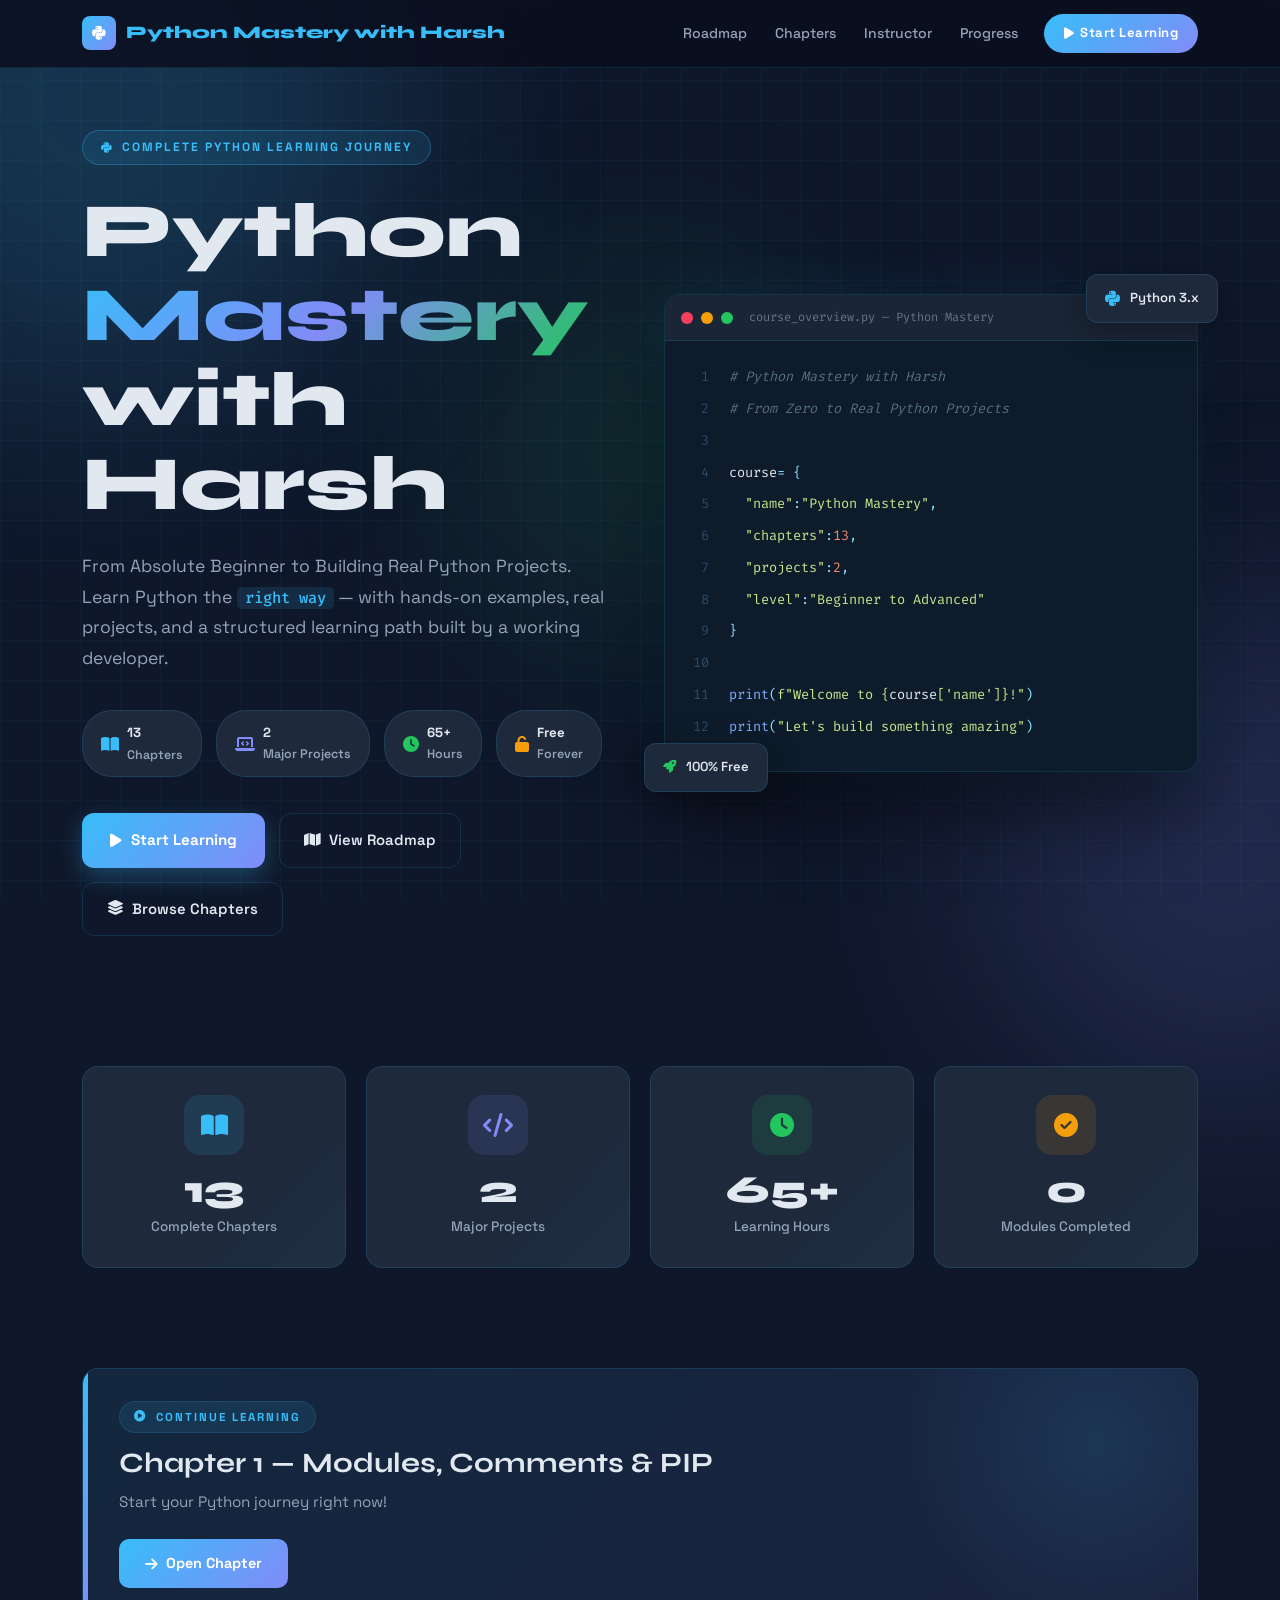
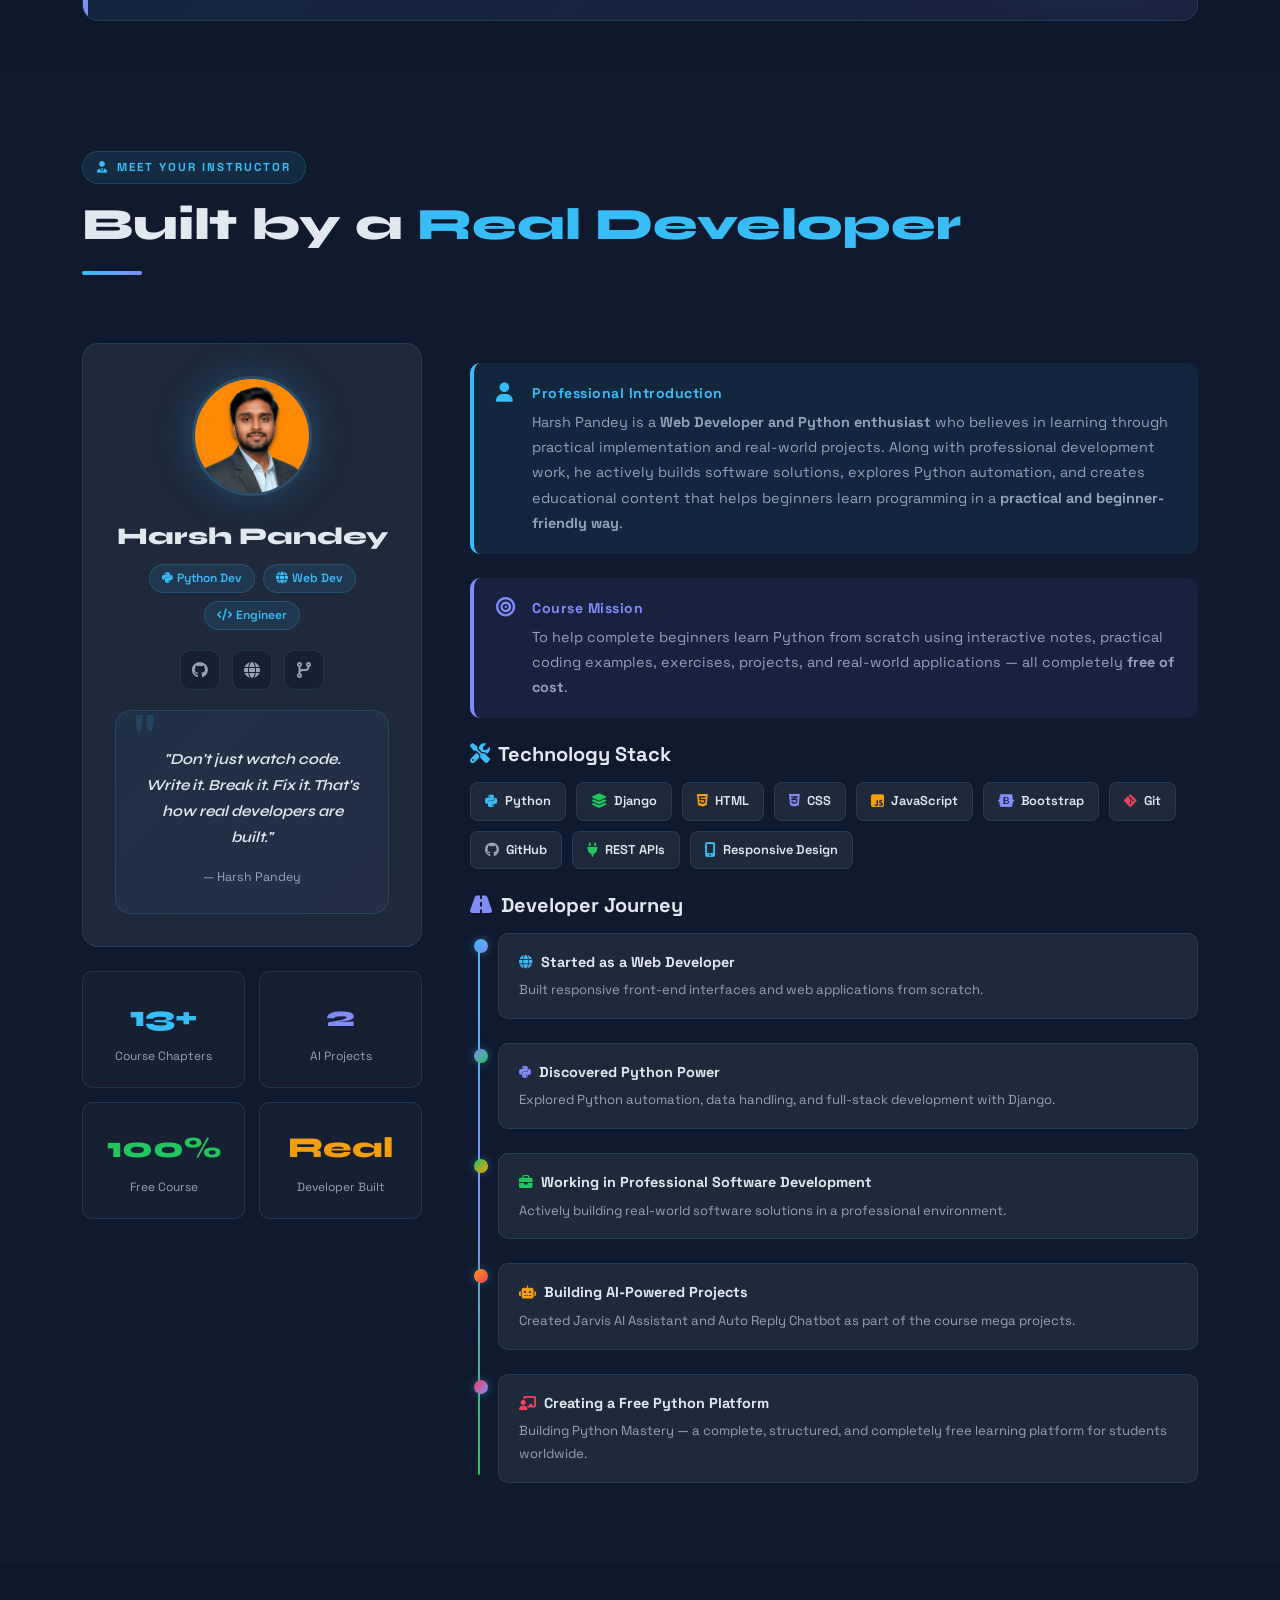
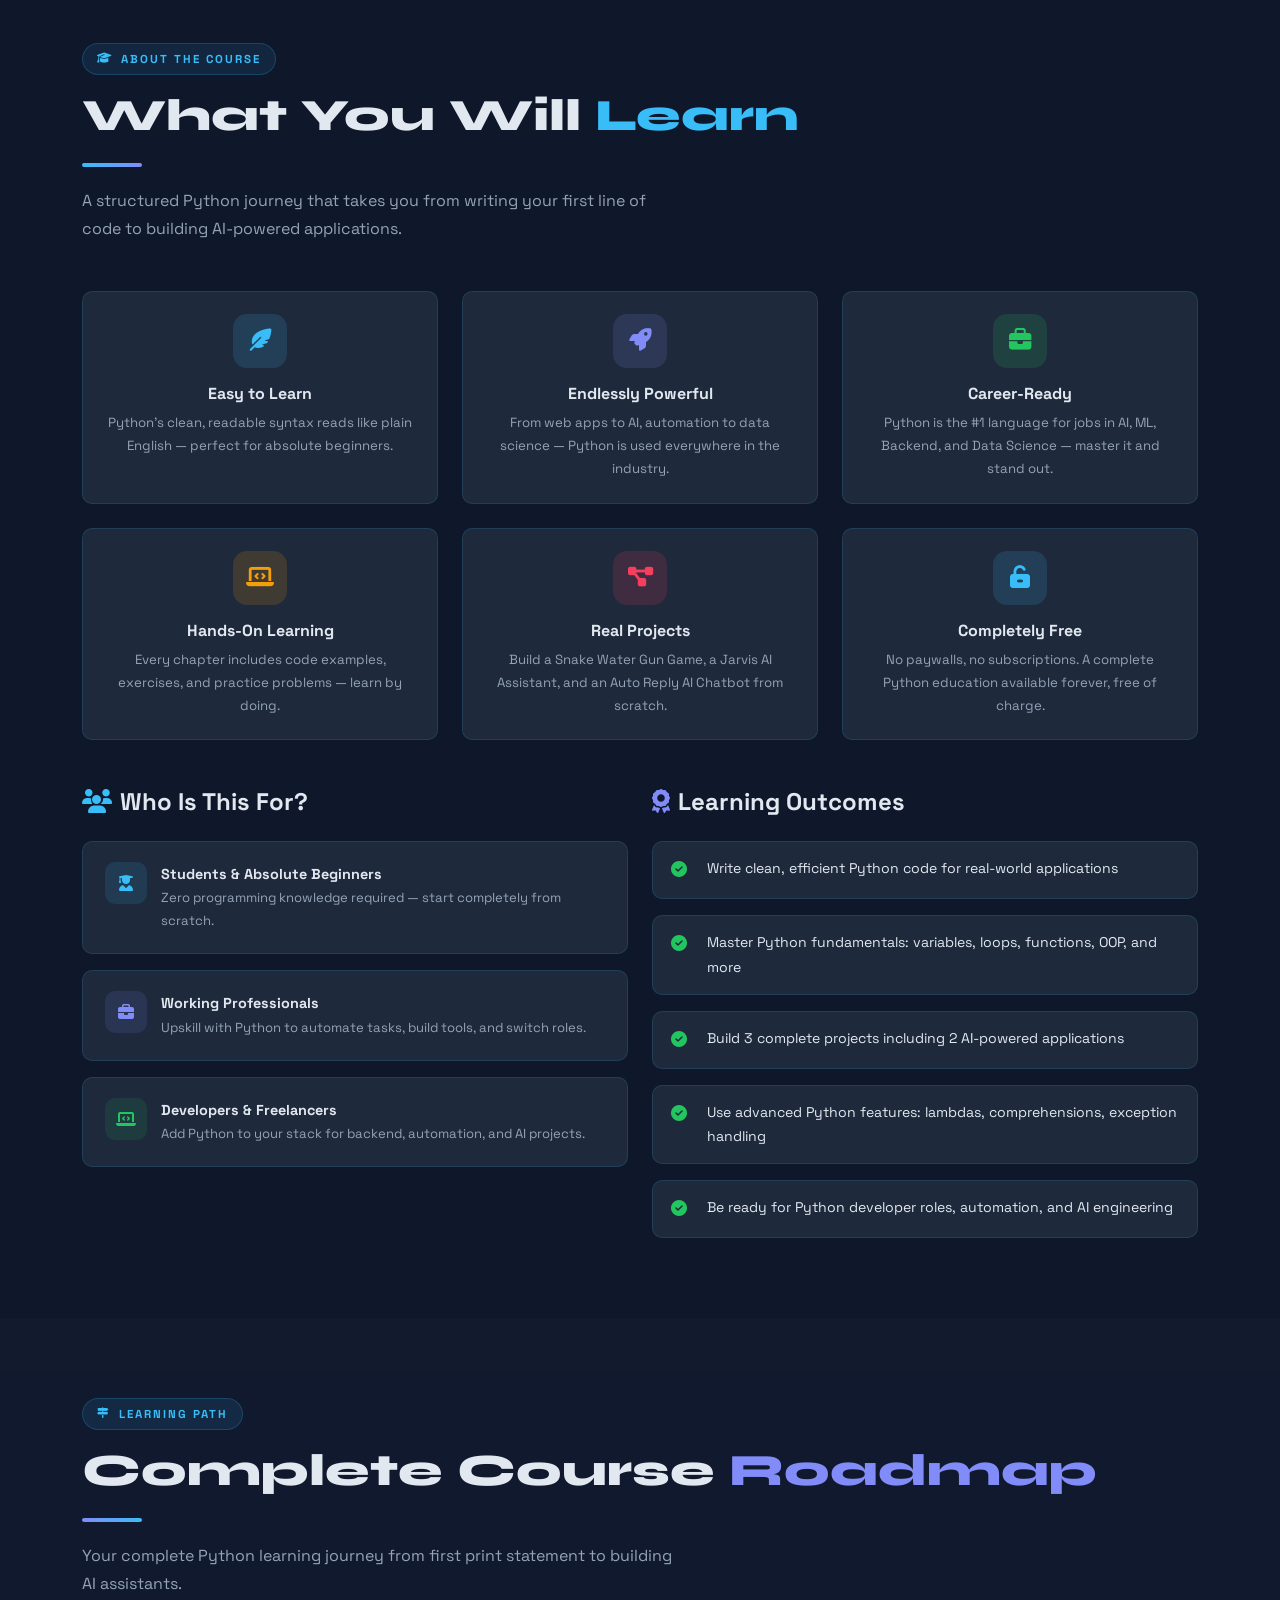
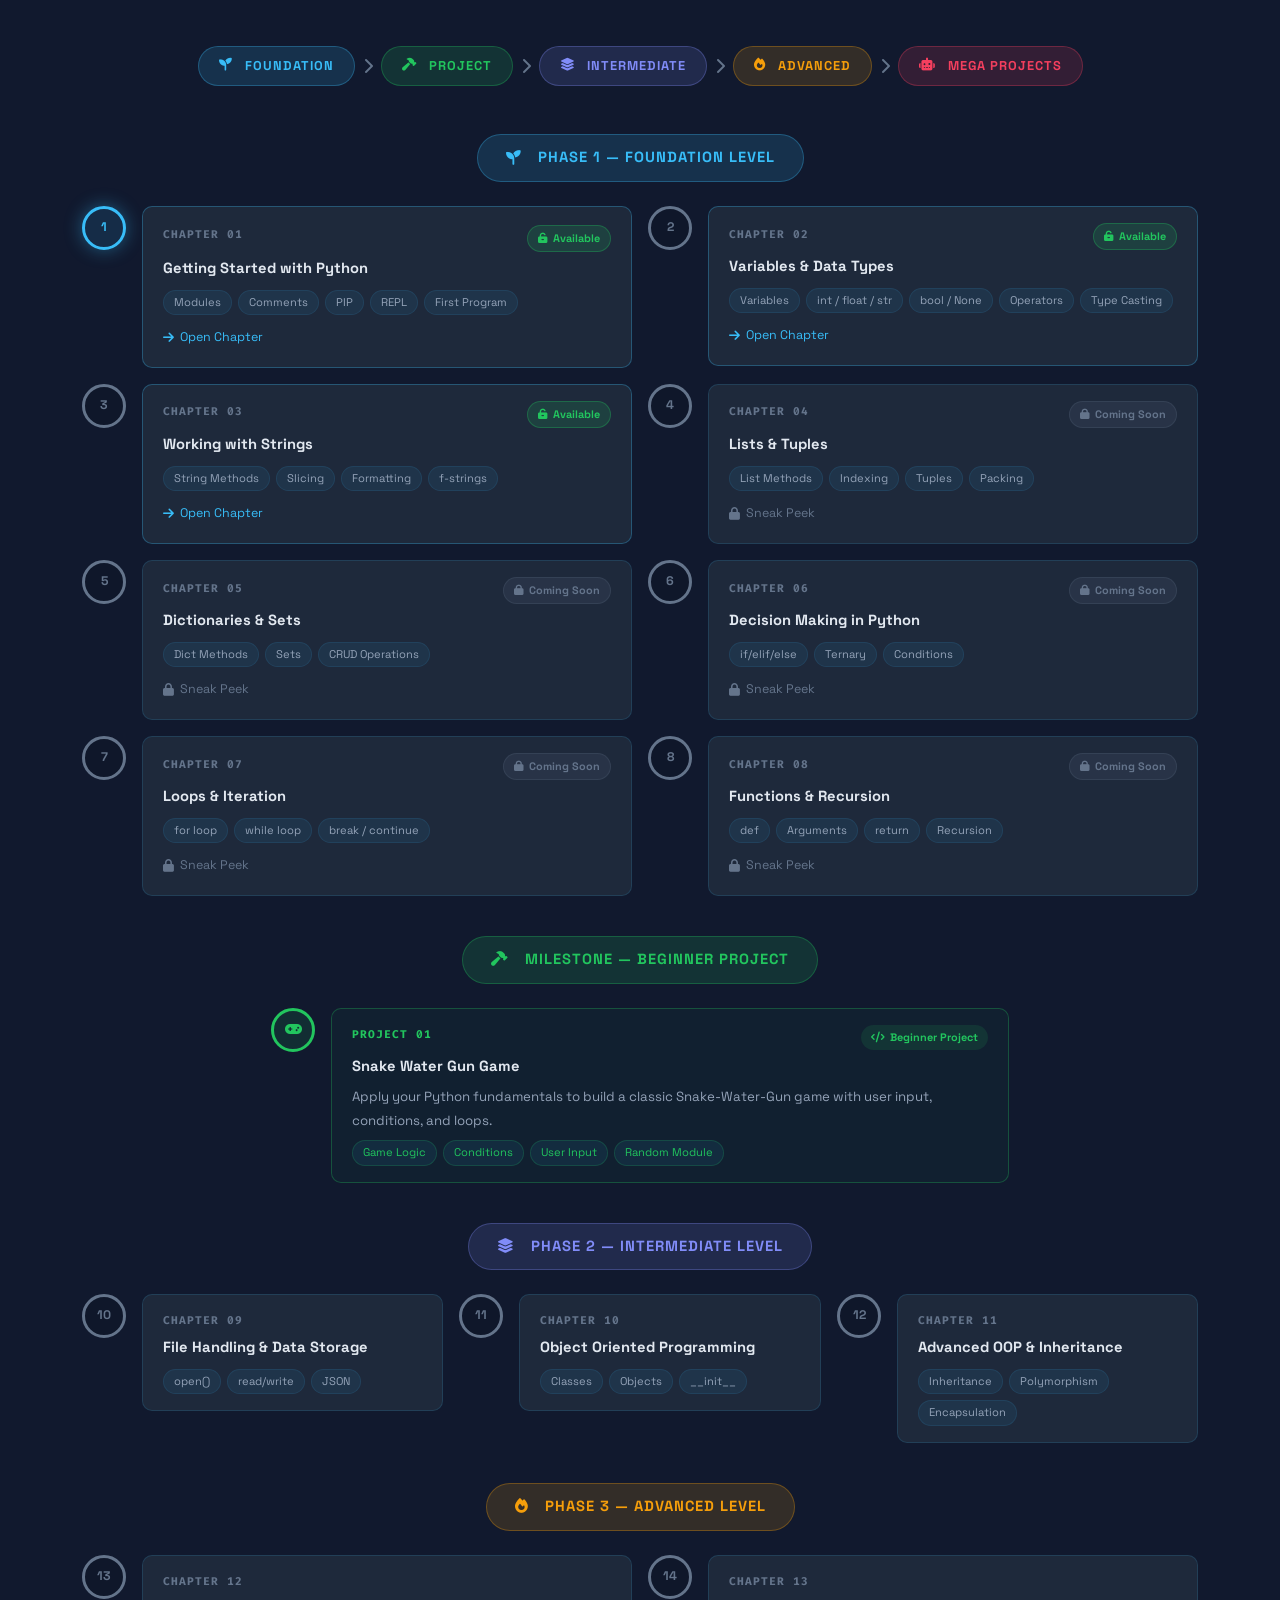
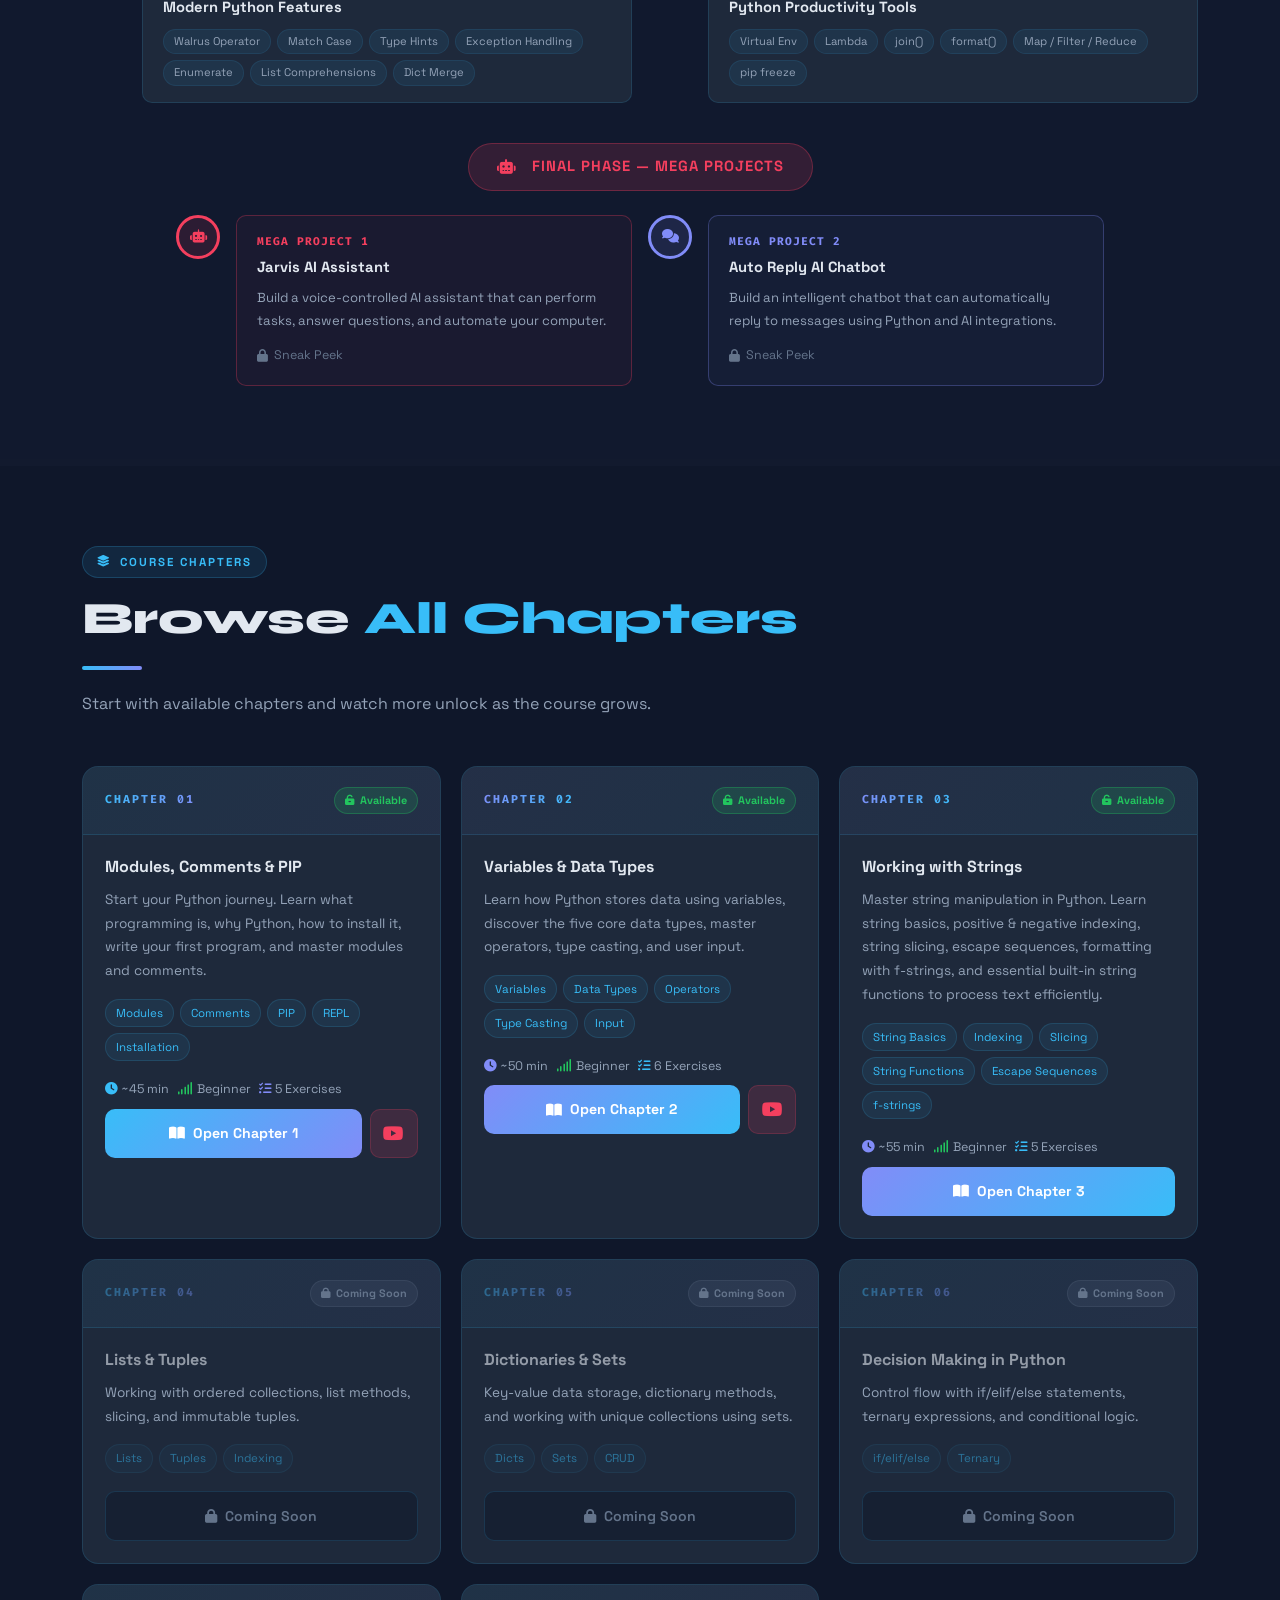
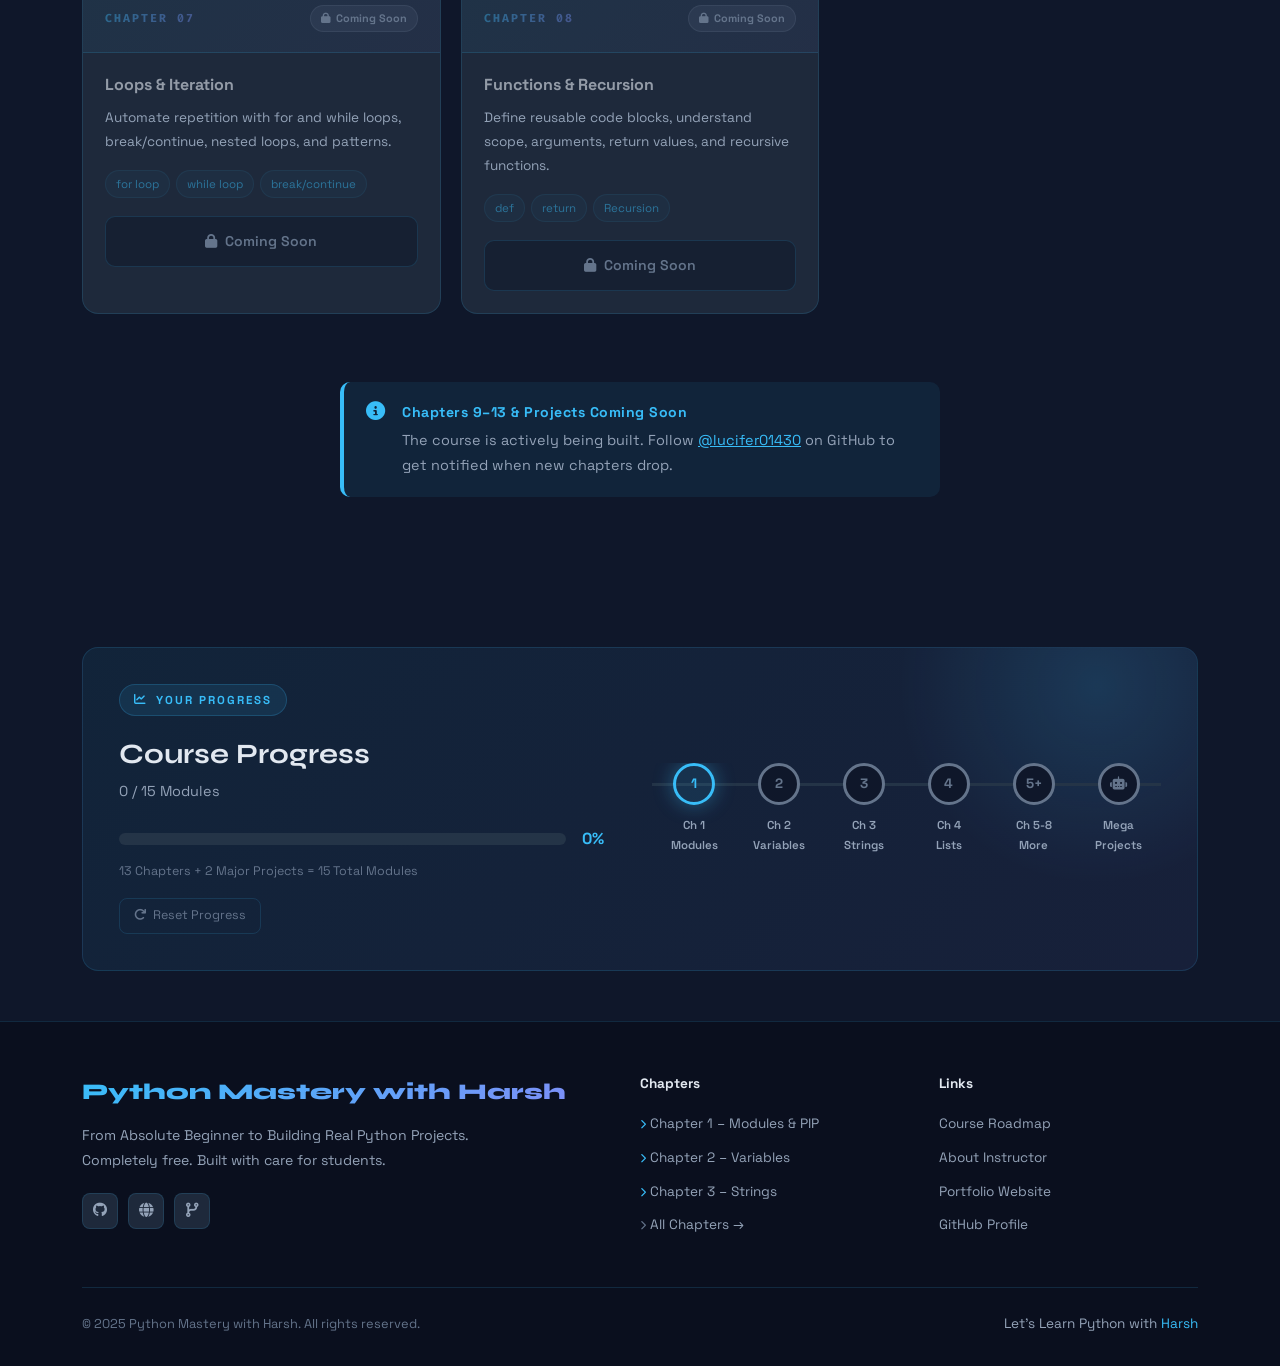
==== commit 116e3074: "homepage and comming soon updated" ====
--- a/index.html
+++ b/index.html
@@ -516,7 +516,7 @@
         </div>
         <div class="col-md-4" data-aos="zoom-in" data-aos-delay="240">
           <div class="feature-card h-100">
-            <div class="f-icon" style="background:rgba(245,158,11,0.15)"><i class="fas fa-hands-on"
+            <div class="f-icon" style="background:rgba(245,158,11,0.15)"><i class="fas fa-laptop-code"
                 style="color:#f59e0b"></i></div>
             <h6>Hands-On Learning</h6>
             <p>Every chapter includes code examples, exercises, and practice problems — learn by doing.</p>
@@ -1079,10 +1079,15 @@
               <span><i class="fas fa-signal me-1" style="color:#22c55e"></i>Beginner</span>
               <span><i class="fas fa-tasks me-1" style="color:#38bdf8"></i>6 Exercises</span>
             </div>
-            <a href="./Chapter-2/index.html" class="btn-open-chapter"
-              style="background:linear-gradient(135deg,#818cf8,#38bdf8)">
-              <i class="fas fa-book-open"></i> Open Chapter 2
-            </a>
+            <div class="d-flex gap-2">
+              <a href="./Chapter-2/index.html" class="btn-open-chapter flex-grow-1"
+                style="background:linear-gradient(135deg,#818cf8,#38bdf8)">
+                <i class="fas fa-book-open"></i> Open Chapter 2
+              </a>
+              <a href="https://youtu.be/scvBQlzL5Jk" target="_blank" rel="noopener" class="btn-open-chapter d-flex align-items-center justify-content-center" style="background: rgba(244, 63, 94, 0.15); color: #f43f5e; border: 1px solid rgba(244, 63, 94, 0.2); width: 48px; min-width: 48px; padding: 12px 0; transition: all 0.3s;" onmouseover="this.style.background='rgba(244, 63, 94, 0.25)'; this.style.boxShadow='0 8px 24px rgba(244, 63, 94, 0.25)';" onmouseout="this.style.background='rgba(244, 63, 94, 0.15)'; this.style.boxShadow='none';" title="Watch Video Tutorial">
+                <i class="fab fa-youtube" style="font-size: 1.15rem;"></i>
+              </a>
+            </div>
           </div>
         </div>
 
@@ -1098,10 +1103,13 @@
           </div>
           <div class="chapter-card-body">
             <h5>Working with Strings</h5>
-            <p>String methods, slicing, formatting, and f-strings. Master text manipulation in Python.</p>
+            <p>Master string manipulation in Python. Learn string basics, positive &amp; negative indexing, string slicing, escape sequences, formatting with f-strings, and essential built-in string functions to process text efficiently.</p>
             <div class="chapter-topics-list">
-              <span class="ch-topic-tag">String Methods</span>
+              <span class="ch-topic-tag">String Basics</span>
+              <span class="ch-topic-tag">Indexing</span>
               <span class="ch-topic-tag">Slicing</span>
+              <span class="ch-topic-tag">String Functions</span>
+              <span class="ch-topic-tag">Escape Sequences</span>
               <span class="ch-topic-tag">f-strings</span>
             </div>
             <div class="d-flex gap-2 mb-2" style="font-size:0.78rem;color:var(--text-muted)">
